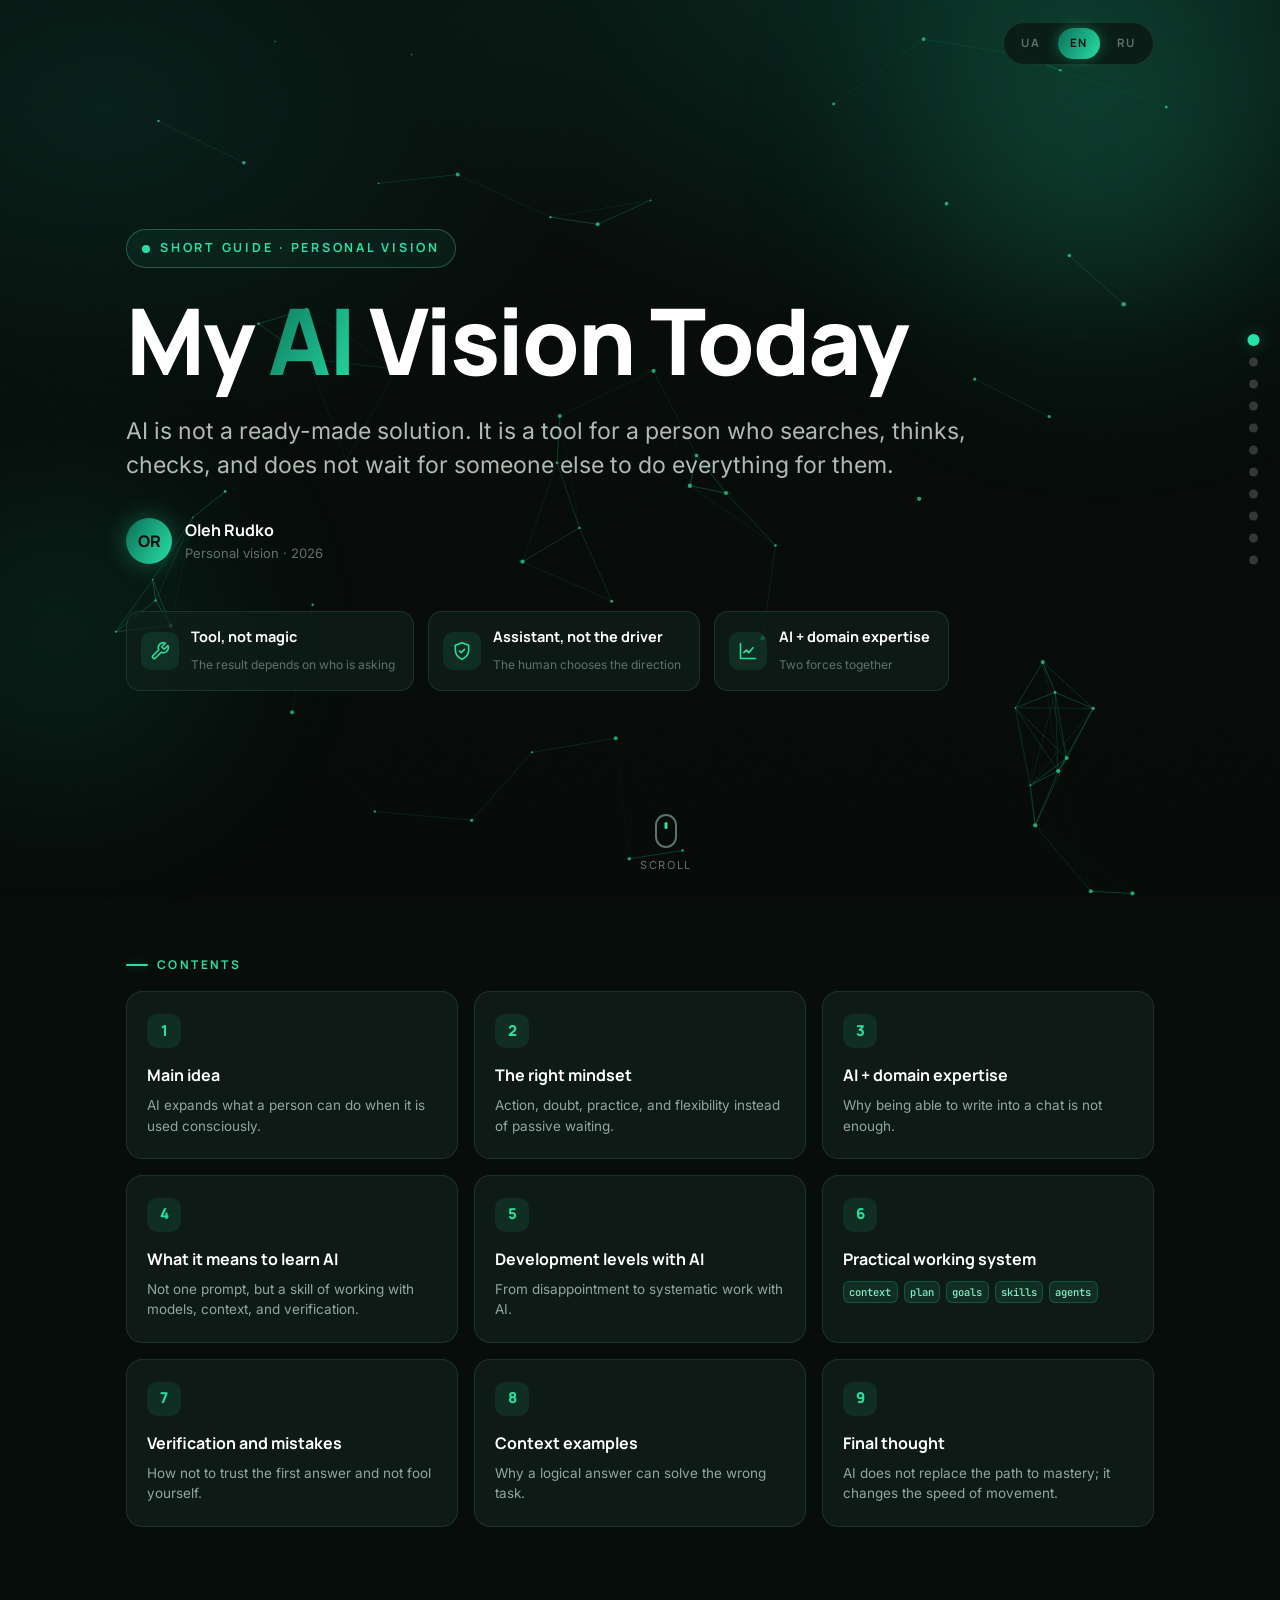
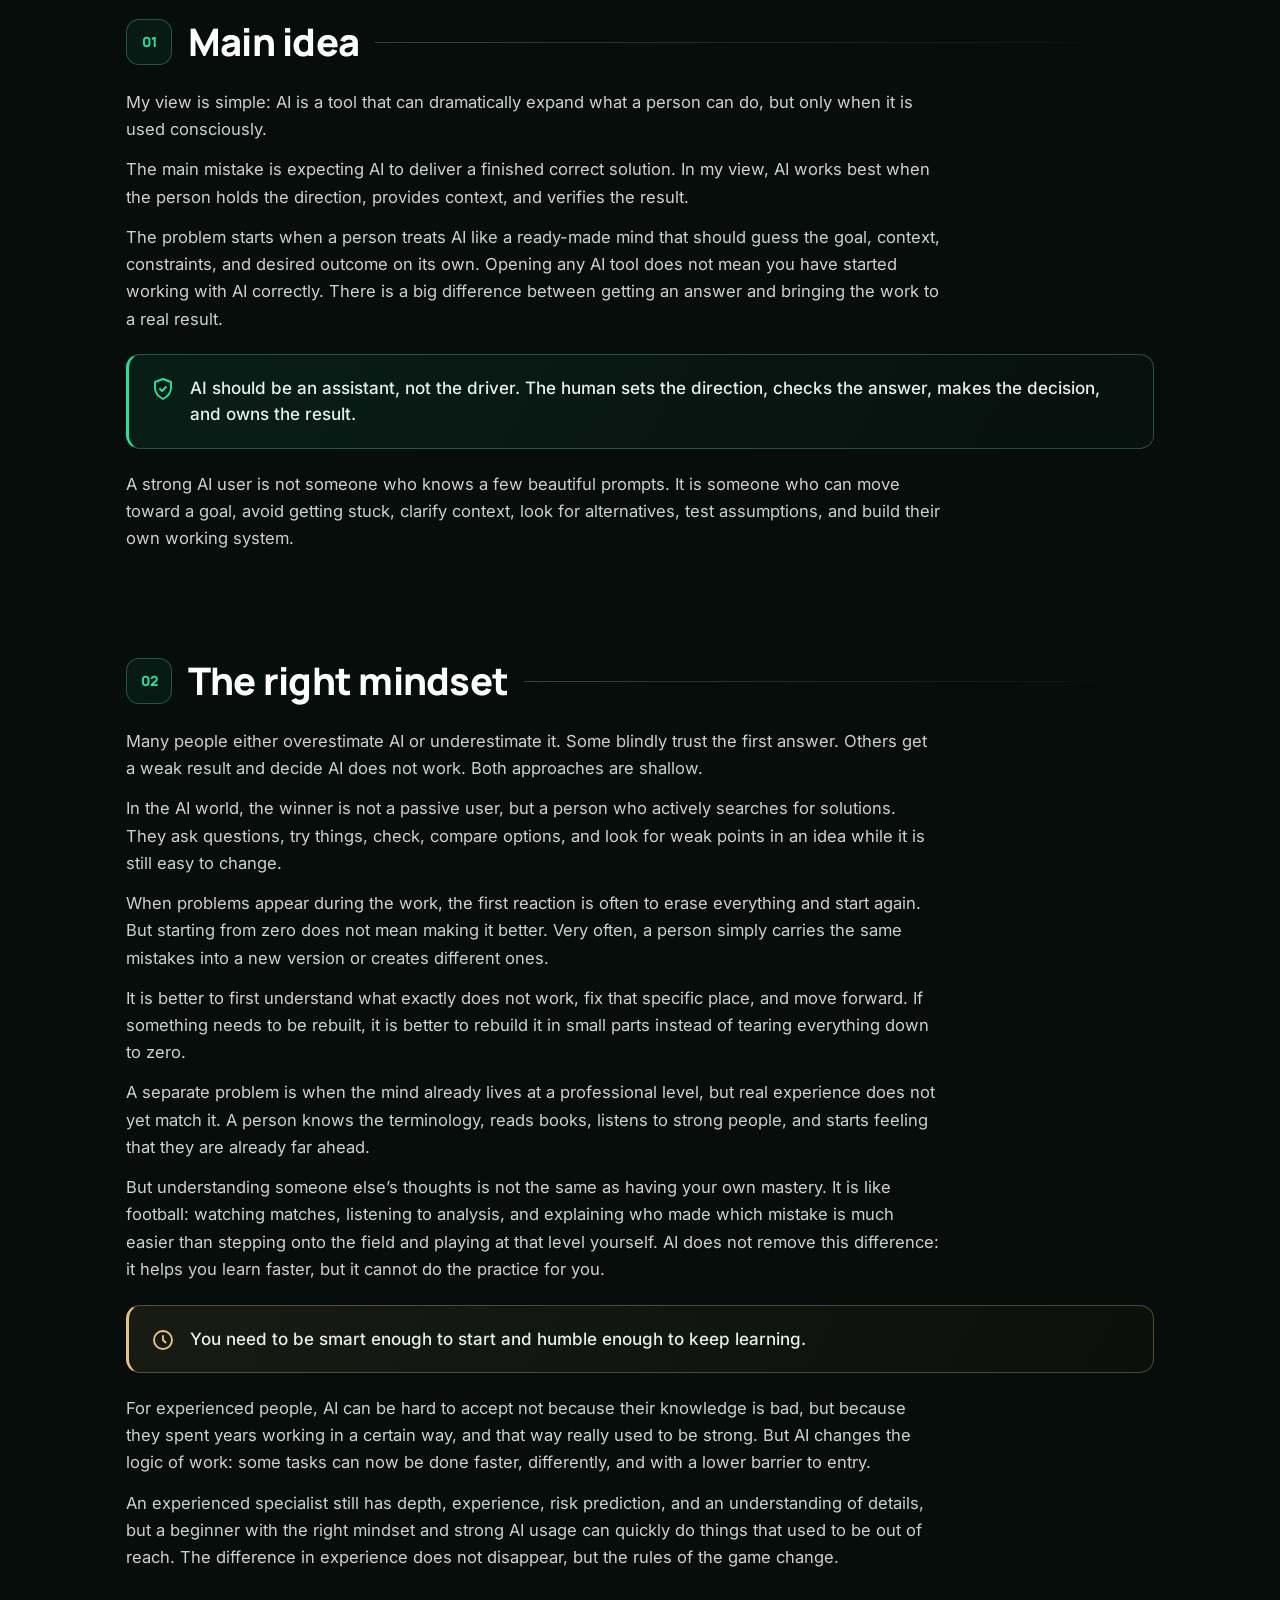
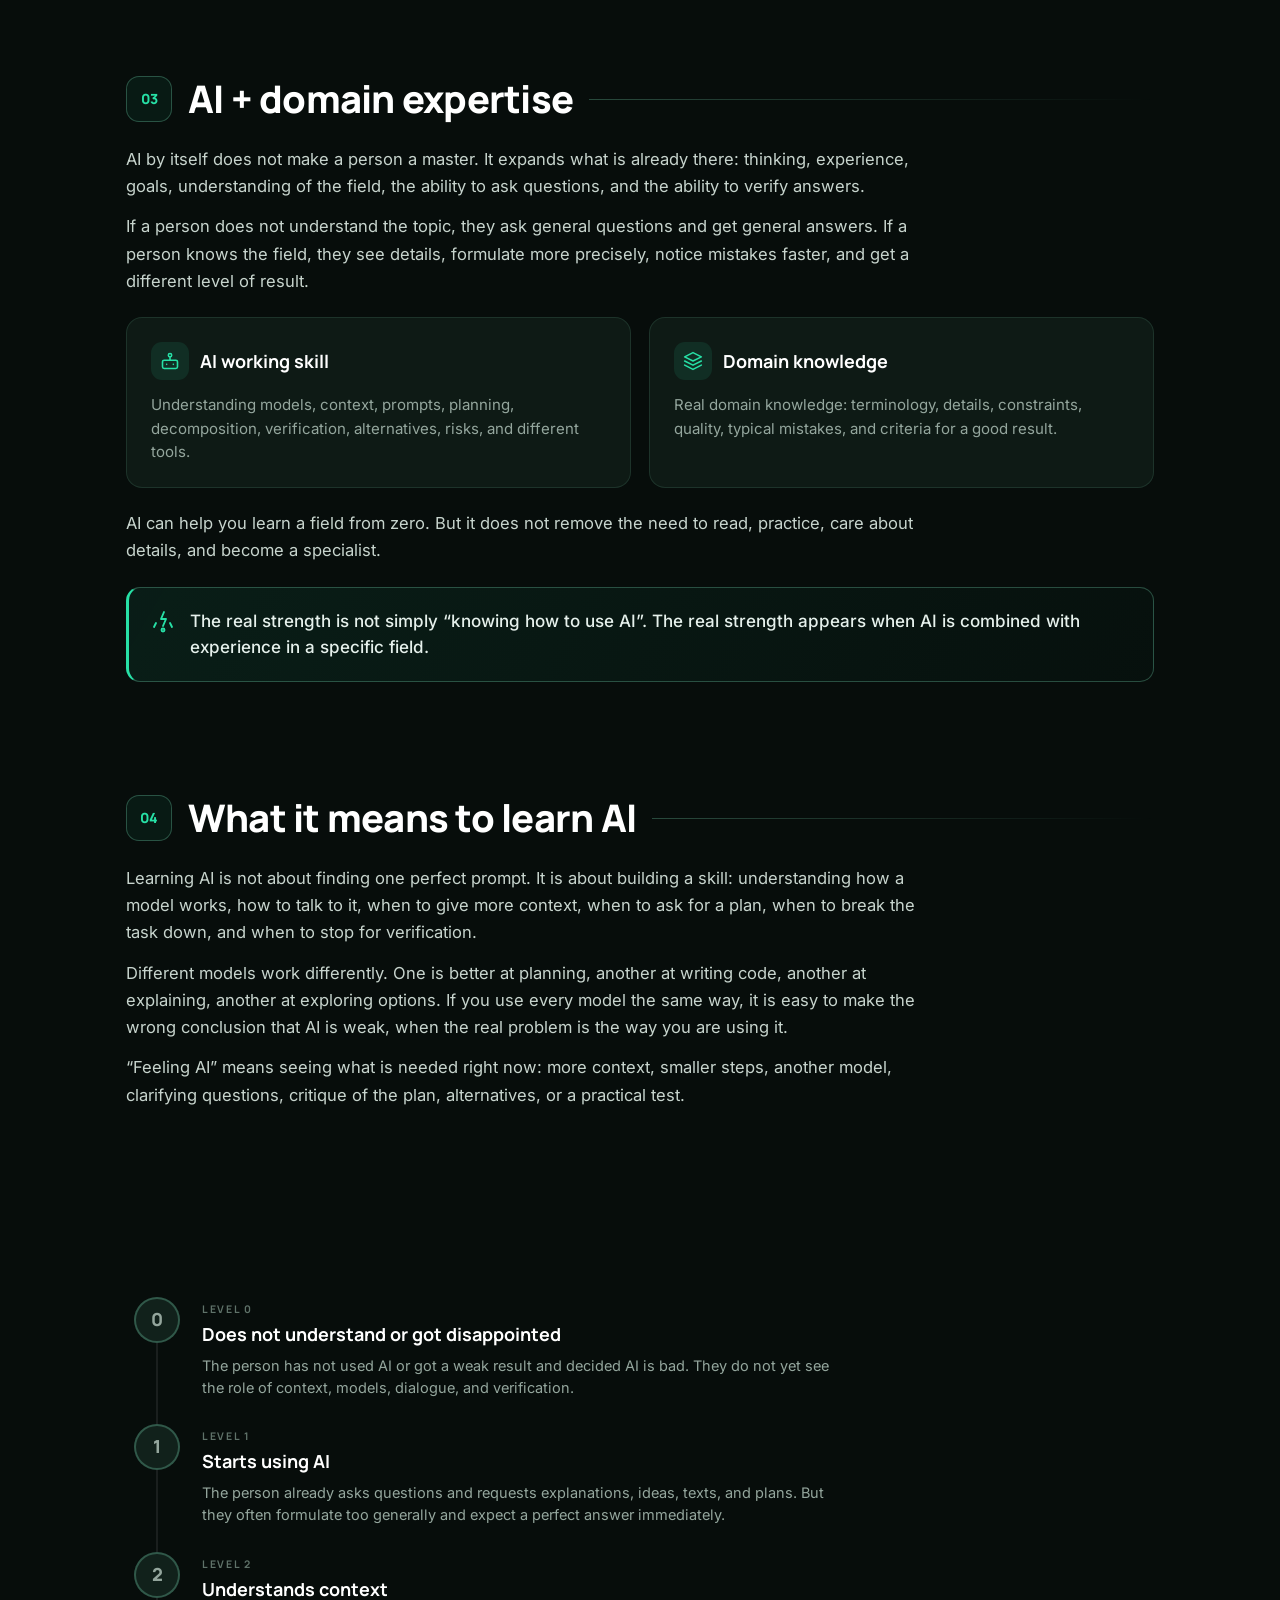
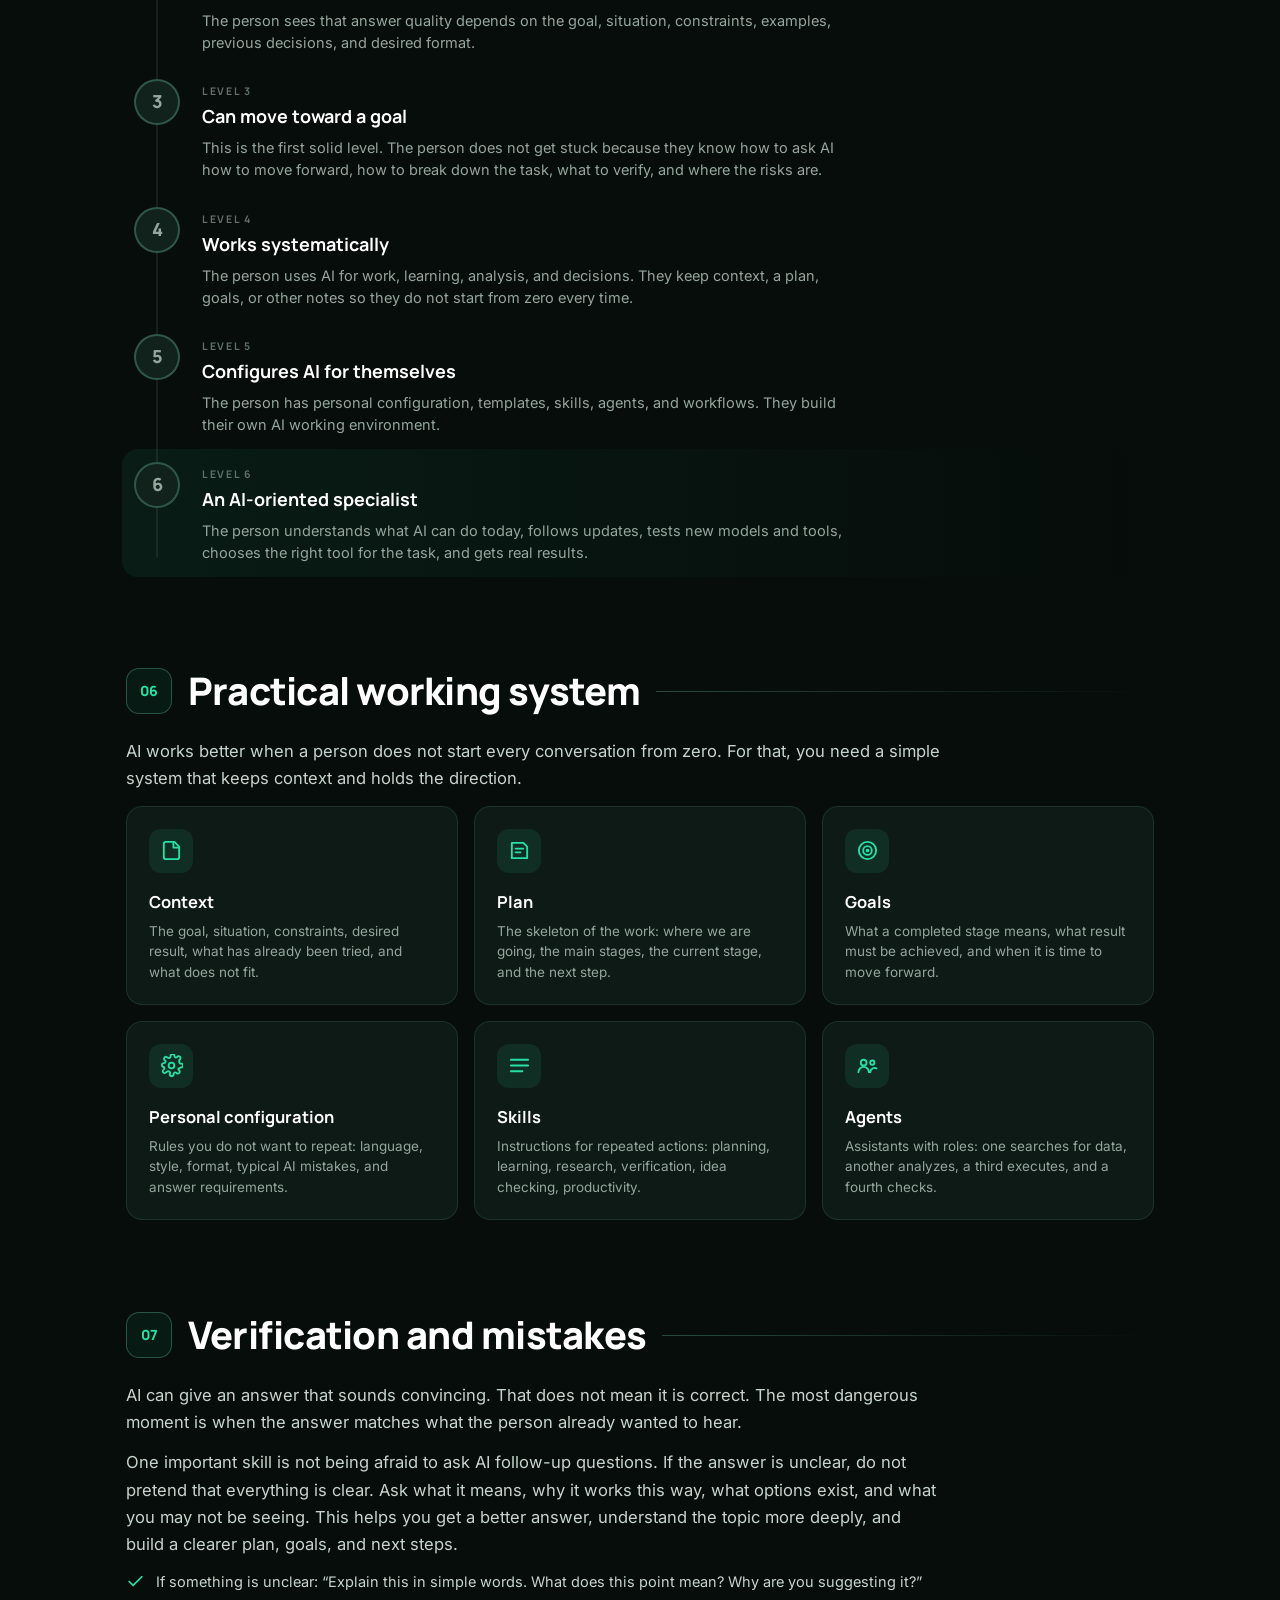
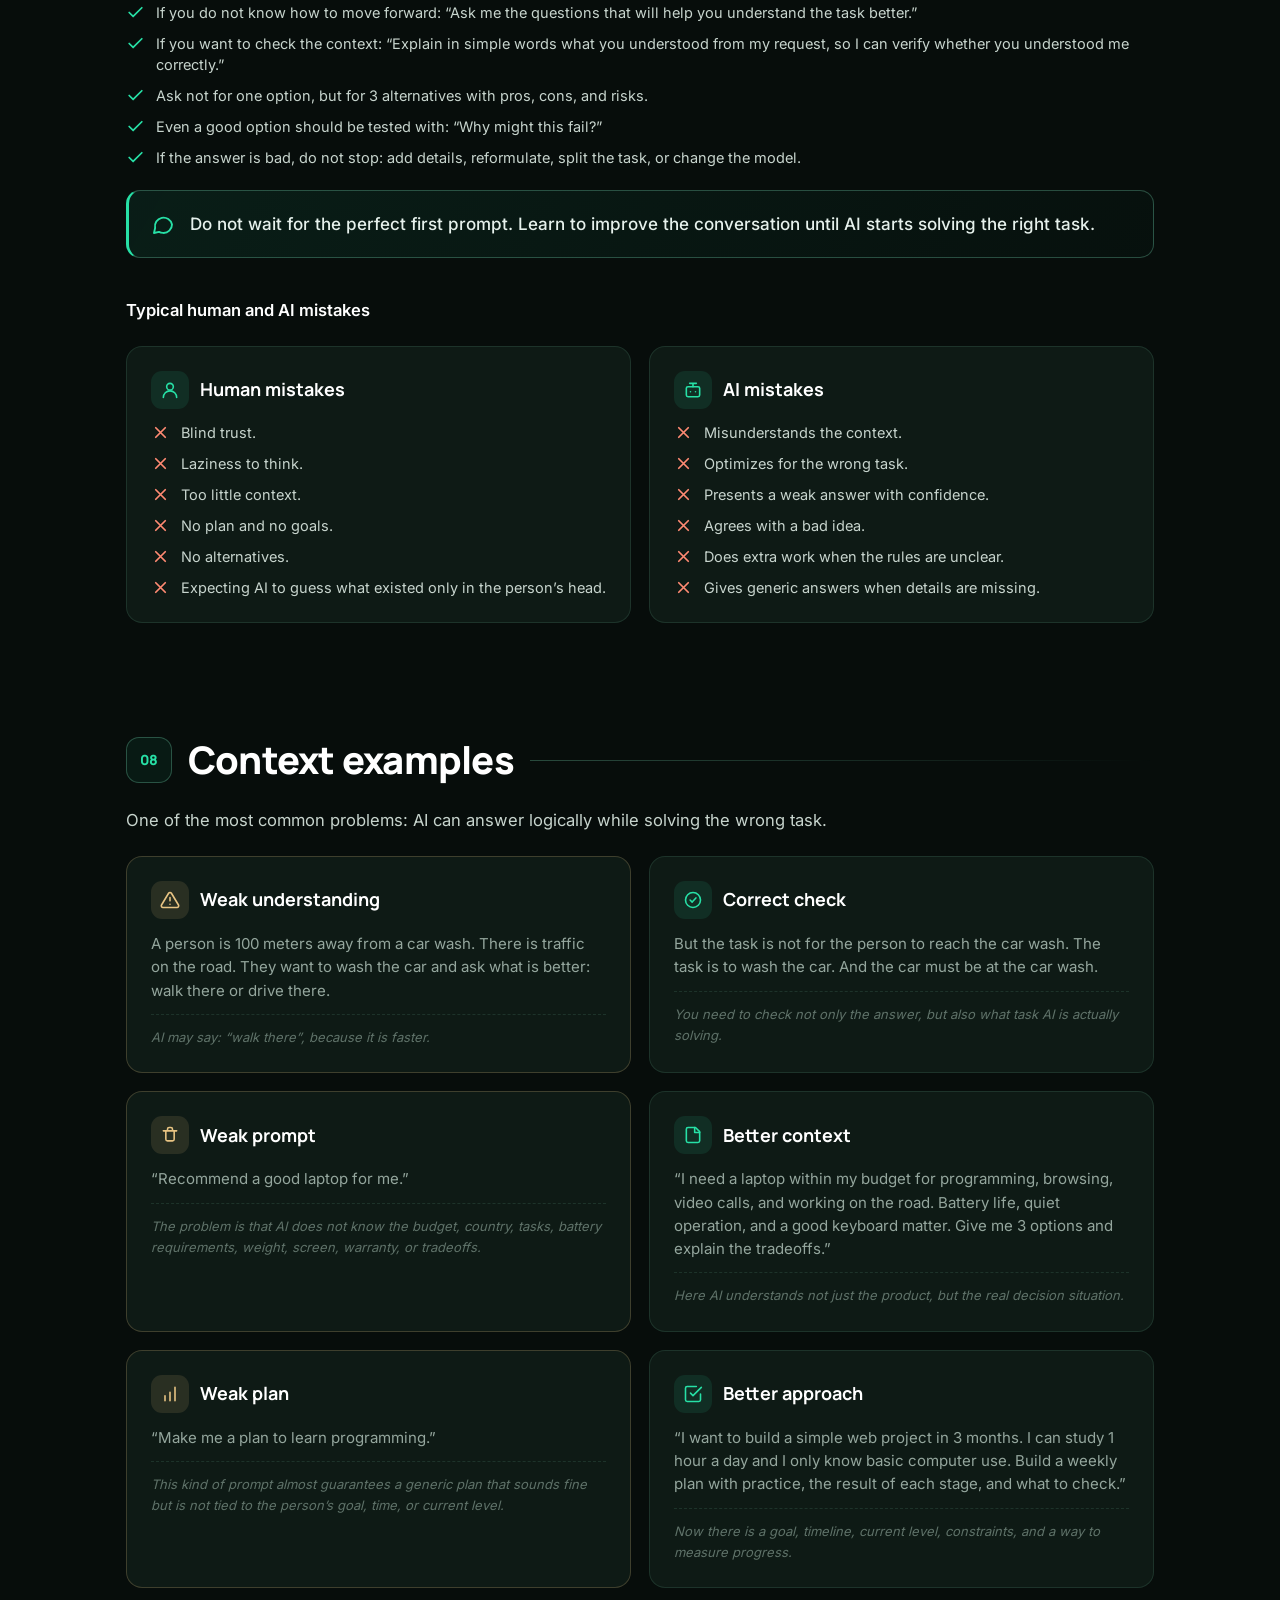
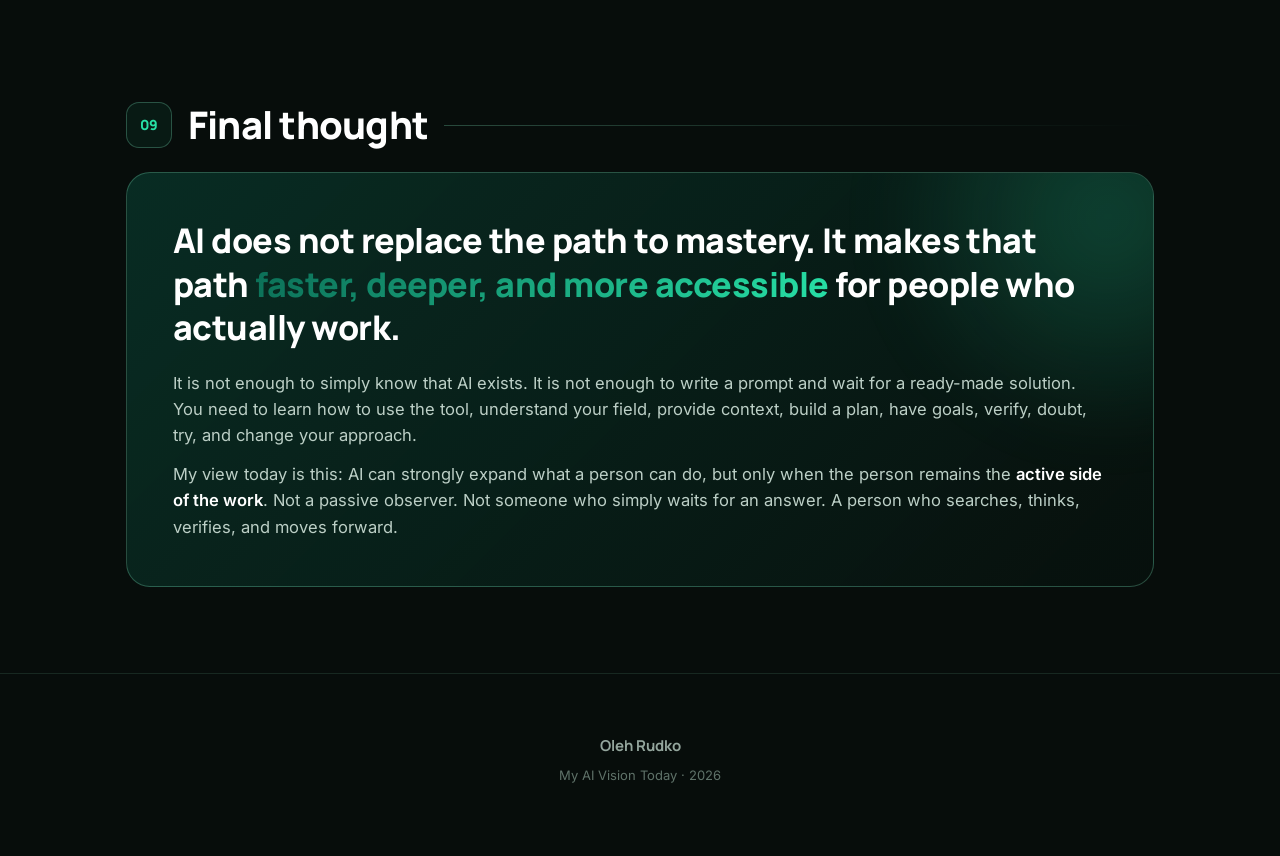
==== ai-en.html @ 50240b03 "Add multilingual guide updates" ====
<!DOCTYPE html>
<html lang="en">
<head>
<meta charset="UTF-8">
<meta name="viewport" content="width=device-width, initial-scale=1">
<title>My AI Vision Today — Oleh Rudko</title>
<link rel="icon" href="data:image/svg+xml,%3Csvg xmlns='http://www.w3.org/2000/svg' viewBox='0 0 32 32'%3E%3Crect width='32' height='32' rx='8' fill='%23070d0b'/%3E%3Ccircle cx='16' cy='16' r='7' fill='none' stroke='%2327e0a6' stroke-width='2.5'/%3E%3Ccircle cx='16' cy='16' r='2.5' fill='%2327e0a6'/%3E%3C/svg%3E">
<meta name="description" content="AI is a tool for people who search, think, and verify. A personal guide: the right mindset, context, development levels, a practical working system, and verification of the result.">
<meta name="author" content="Oleh Rudko">
<meta name="theme-color" content="#070d0b">
<link rel="canonical" href="https://oleh-rudko.github.io/ai-vision/ai-en.html">
<link rel="alternate" hreflang="uk" href="https://oleh-rudko.github.io/ai-vision/ai-ua.html">
<link rel="alternate" hreflang="en" href="https://oleh-rudko.github.io/ai-vision/ai-en.html">
<link rel="alternate" hreflang="ru" href="https://oleh-rudko.github.io/ai-vision/ai-ru.html">
<link rel="alternate" hreflang="x-default" href="https://oleh-rudko.github.io/ai-vision/">
<meta property="og:type" content="article">
<meta property="og:site_name" content="AI Vision Today">
<meta property="og:title" content="My AI Vision Today — Oleh Rudko">
<meta property="og:description" content="AI is a tool for people who search, think, and verify. A personal guide: the right mindset, context, development levels, a practical working system, and verification of the result.">
<meta property="og:url" content="https://oleh-rudko.github.io/ai-vision/ai-en.html">
<meta property="og:locale" content="en_US">
<meta property="og:locale:alternate" content="uk_UA">
<meta property="og:locale:alternate" content="ru_RU">
<meta property="og:image" content="https://oleh-rudko.github.io/ai-vision/og-en.png">
<meta property="og:image:width" content="1200">
<meta property="og:image:height" content="630">
<meta property="og:image:alt" content="My AI Vision Today — a guide by Oleh Rudko on working with AI">
<meta name="twitter:card" content="summary_large_image">
<meta name="twitter:title" content="My AI Vision Today — Oleh Rudko">
<meta name="twitter:description" content="AI is a tool for people who search, think, and verify. A personal guide: the right mindset, context, development levels, a practical working system, and verification of the result.">
<meta name="twitter:image" content="https://oleh-rudko.github.io/ai-vision/og-en.png">
<style>
@font-face{font-family:'Manrope';font-style:normal;font-weight:500;font-display:swap;src:url([data-uri]) format('woff2');unicode-range:U+0000-00FF,U+0131,U+0152-0153,U+02BB-02BC,U+02C6,U+02DA,U+02DC,U+0304,U+0308,U+0329,U+2000-206F,U+2074,U+20AC,U+2122,U+2191,U+2193,U+2212,U+2215,U+FEFF,U+FFFD;}@font-face{font-family:'Manrope';font-style:normal;font-weight:500;font-display:swap;src:url([data-uri]) format('woff2');unicode-range:U+0301,U+0400-045F,U+0490-0491,U+04B0-04B1,U+2116;}@font-face{font-family:'Manrope';font-style:normal;font-weight:600;font-display:swap;src:url([data-uri]) format('woff2');unicode-range:U+0000-00FF,U+0131,U+0152-0153,U+02BB-02BC,U+02C6,U+02DA,U+02DC,U+0304,U+0308,U+0329,U+2000-206F,U+2074,U+20AC,U+2122,U+2191,U+2193,U+2212,U+2215,U+FEFF,U+FFFD;}@font-face{font-family:'Manrope';font-style:normal;font-weight:600;font-display:swap;src:url([data-uri]) format('woff2');unicode-range:U+0301,U+0400-045F,U+0490-0491,U+04B0-04B1,U+2116;}@font-face{font-family:'Manrope';font-style:normal;font-weight:700;font-display:swap;src:url([data-uri]) format('woff2');unicode-range:U+0000-00FF,U+0131,U+0152-0153,U+02BB-02BC,U+02C6,U+02DA,U+02DC,U+0304,U+0308,U+0329,U+2000-206F,U+2074,U+20AC,U+2122,U+2191,U+2193,U+2212,U+2215,U+FEFF,U+FFFD;}@font-face{font-family:'Manrope';font-style:normal;font-weight:700;font-display:swap;src:url([data-uri]) format('woff2');unicode-range:U+0301,U+0400-045F,U+0490-0491,U+04B0-04B1,U+2116;}@font-face{font-family:'Manrope';font-style:normal;font-weight:800;font-display:swap;src:url([data-uri]) format('woff2');unicode-range:U+0000-00FF,U+0131,U+0152-0153,U+02BB-02BC,U+02C6,U+02DA,U+02DC,U+0304,U+0308,U+0329,U+2000-206F,U+2074,U+20AC,U+2122,U+2191,U+2193,U+2212,U+2215,U+FEFF,U+FFFD;}@font-face{font-family:'Manrope';font-style:normal;font-weight:800;font-display:swap;src:url([data-uri]) format('woff2');unicode-range:U+0301,U+0400-045F,U+0490-0491,U+04B0-04B1,U+2116;}@font-face{font-family:'Inter';font-style:normal;font-weight:400;font-display:swap;src:url([data-uri]) format('woff2');unicode-range:U+0000-00FF,U+0131,U+0152-0153,U+02BB-02BC,U+02C6,U+02DA,U+02DC,U+0304,U+0308,U+0329,U+2000-206F,U+2074,U+20AC,U+2122,U+2191,U+2193,U+2212,U+2215,U+FEFF,U+FFFD;}@font-face{font-family:'Inter';font-style:normal;font-weight:400;font-display:swap;src:url([data-uri]) format('woff2');unicode-range:U+0301,U+0400-045F,U+0490-0491,U+04B0-04B1,U+2116;}@font-face{font-family:'Inter';font-style:normal;font-weight:500;font-display:swap;src:url([data-uri]) format('woff2');unicode-range:U+0000-00FF,U+0131,U+0152-0153,U+02BB-02BC,U+02C6,U+02DA,U+02DC,U+0304,U+0308,U+0329,U+2000-206F,U+2074,U+20AC,U+2122,U+2191,U+2193,U+2212,U+2215,U+FEFF,U+FFFD;}@font-face{font-family:'Inter';font-style:normal;font-weight:500;font-display:swap;src:url([data-uri]) format('woff2');unicode-range:U+0301,U+0400-045F,U+0490-0491,U+04B0-04B1,U+2116;}@font-face{font-family:'Inter';font-style:normal;font-weight:600;font-display:swap;src:url([data-uri]) format('woff2');unicode-range:U+0000-00FF,U+0131,U+0152-0153,U+02BB-02BC,U+02C6,U+02DA,U+02DC,U+0304,U+0308,U+0329,U+2000-206F,U+2074,U+20AC,U+2122,U+2191,U+2193,U+2212,U+2215,U+FEFF,U+FFFD;}@font-face{font-family:'Inter';font-style:normal;font-weight:600;font-display:swap;src:url([data-uri]) format('woff2');unicode-range:U+0301,U+0400-045F,U+0490-0491,U+04B0-04B1,U+2116;}@font-face{font-family:'Inter';font-style:normal;font-weight:700;font-display:swap;src:url([data-uri]) format('woff2');unicode-range:U+0000-00FF,U+0131,U+0152-0153,U+02BB-02BC,U+02C6,U+02DA,U+02DC,U+0304,U+0308,U+0329,U+2000-206F,U+2074,U+20AC,U+2122,U+2191,U+2193,U+2212,U+2215,U+FEFF,U+FFFD;}@font-face{font-family:'Inter';font-style:normal;font-weight:700;font-display:swap;src:url([data-uri]) format('woff2');unicode-range:U+0301,U+0400-045F,U+0490-0491,U+04B0-04B1,U+2116;}@font-face{font-family:'JetBrains Mono';font-style:normal;font-weight:500;font-display:swap;src:url([data-uri]) format('woff2');unicode-range:U+0000-00FF,U+0131,U+0152-0153,U+02BB-02BC,U+02C6,U+02DA,U+02DC,U+0304,U+0308,U+0329,U+2000-206F,U+2074,U+20AC,U+2122,U+2191,U+2193,U+2212,U+2215,U+FEFF,U+FFFD;}@font-face{font-family:'JetBrains Mono';font-style:normal;font-weight:500;font-display:swap;src:url([data-uri]) format('woff2');unicode-range:U+0301,U+0400-045F,U+0490-0491,U+04B0-04B1,U+2116;}@font-face{font-family:'JetBrains Mono';font-style:normal;font-weight:700;font-display:swap;src:url([data-uri]) format('woff2');unicode-range:U+0000-00FF,U+0131,U+0152-0153,U+02BB-02BC,U+02C6,U+02DA,U+02DC,U+0304,U+0308,U+0329,U+2000-206F,U+2074,U+20AC,U+2122,U+2191,U+2193,U+2212,U+2215,U+FEFF,U+FFFD;}@font-face{font-family:'JetBrains Mono';font-style:normal;font-weight:700;font-display:swap;src:url([data-uri]) format('woff2');unicode-range:U+0301,U+0400-045F,U+0490-0491,U+04B0-04B1,U+2116;}
:root{
  --bg:#070d0b; --bg2:#0a1410; --surface:#0e1a15; --surface2:#11211b;
  --border:rgba(120,205,172,.14); --border-2:rgba(120,215,178,.30);
  --text:#e8f1ec; --muted:#94a69d; --faint:#5f7269;
  --em:#27e0a6; --em-2:#12b487; --em-deep:#0c6f57; --em-ink:#063d2f;
  --glow:rgba(39,224,166,.35); --gold:#e8c483; --rose:#ff8a73;
  --grad:linear-gradient(120deg,#0c6f57 0%,#27e0a6 100%);
  --mono:'JetBrains Mono',ui-monospace,monospace;
}
*{box-sizing:border-box;margin:0;padding:0}
html{scroll-behavior:smooth}
body{font-family:'Inter',sans-serif;background:var(--bg);color:var(--text);
  font-size:17px;line-height:1.65;font-weight:400;overflow-x:hidden;
  -webkit-font-smoothing:antialiased;text-rendering:optimizeLegibility;}
h1,h2,h3,h4,.disp{font-family:'Manrope','Inter',sans-serif;}
p{color:#c7d4cd;}
strong{color:#fff;font-weight:600;}
::selection{background:rgba(39,224,166,.28);color:#fff;}

/* ---------- animated background ---------- */
.bg-fx{position:fixed;inset:0;z-index:-2;background:
  radial-gradient(1100px 700px at 78% -8%, rgba(18,180,135,.20), transparent 60%),
  radial-gradient(900px 600px at 8% 12%, rgba(12,111,87,.20), transparent 55%),
  linear-gradient(180deg,#070d0b 0%,#060b09 100%);}
.blob{position:fixed;z-index:-1;border-radius:50%;filter:blur(90px);opacity:.5;pointer-events:none;
  background:radial-gradient(circle,rgba(39,224,166,.5),transparent 70%);will-change:transform;}
.blob.b1{width:520px;height:520px;top:-120px;right:-80px;animation:drift1 22s ease-in-out infinite;}
.blob.b2{width:440px;height:440px;top:46%;left:-160px;opacity:.32;animation:drift2 28s ease-in-out infinite;}
.grain{position:fixed;inset:0;z-index:-1;opacity:.035;pointer-events:none;mix-blend-mode:overlay;
  background-image:url("data:image/svg+xml,%3Csvg xmlns='http://www.w3.org/2000/svg' width='160' height='160'%3E%3Cfilter id='n'%3E%3CfeTurbulence type='fractalNoise' baseFrequency='0.85' numOctaves='2'/%3E%3C/filter%3E%3Crect width='100%25' height='100%25' filter='url(%23n)'/%3E%3C/svg%3E");}
@keyframes drift1{0%,100%{transform:translate(0,0) scale(1)}50%{transform:translate(-60px,40px) scale(1.12)}}
@keyframes drift2{0%,100%{transform:translate(0,0) scale(1)}50%{transform:translate(70px,-30px) scale(1.1)}}

/* ---------- scroll progress ---------- */
.progress{position:fixed;top:0;left:0;height:3px;width:0;z-index:60;background:var(--grad);
  box-shadow:0 0 16px var(--glow);transition:width .1s linear;}

/* ---------- dot nav ---------- */
.dots{position:fixed;right:22px;top:50%;transform:translateY(-50%);z-index:55;
  display:flex;flex-direction:column;gap:13px;}
.dots a{width:9px;height:9px;border-radius:50%;background:rgba(255,255,255,.18);
  transition:all .35s cubic-bezier(.2,.8,.2,1);position:relative;}
.dots a:hover{background:var(--em);transform:scale(1.3);}
.dots a.active{background:var(--em);box-shadow:0 0 12px var(--glow);transform:scale(1.35);}
.dots a span{position:absolute;right:18px;top:50%;transform:translateY(-50%) translateX(6px);
  white-space:nowrap;font-size:11px;font-weight:600;color:var(--muted);opacity:0;pointer-events:none;
  transition:.3s;background:rgba(8,16,13,.9);padding:3px 9px;border-radius:6px;border:1px solid var(--border);}
.dots a:hover span{opacity:1;transform:translateY(-50%) translateX(0);}
@media(max-width:1180px){.dots{display:none}}

/* ---------- layout ---------- */
.wrap{max-width:1080px;margin:0 auto;padding:0 26px;}
.sec{padding:46px 0;position:relative;}
.eyebrow{display:inline-flex;align-items:center;gap:9px;font-family:'Manrope';font-weight:700;
  font-size:12px;letter-spacing:.2em;text-transform:uppercase;color:var(--em);margin-bottom:16px;}
.eyebrow::before{content:"";width:22px;height:2px;background:var(--em);border-radius:2px;box-shadow:0 0 10px var(--glow);}

/* ---------- HERO ---------- */
.hero{position:relative;min-height:100vh;display:flex;flex-direction:column;justify-content:center;
  padding:80px 26px 60px;max-width:1080px;margin:0 auto;}
#net{position:absolute;inset:0;width:100%;height:100%;z-index:-1;}
.hero-eyebrow{display:inline-flex;align-items:center;gap:10px;align-self:flex-start;
  font-family:'Manrope';font-weight:700;font-size:12.5px;letter-spacing:.22em;text-transform:uppercase;
  color:var(--em);margin-bottom:26px;padding:8px 15px;border:1px solid var(--border-2);border-radius:999px;
  background:rgba(39,224,166,.06);backdrop-filter:blur(4px);}
.hero-eyebrow .pulse{width:8px;height:8px;border-radius:50%;background:var(--em);box-shadow:0 0 0 0 var(--glow);animation:pulse 2.4s infinite;}
@keyframes pulse{0%{box-shadow:0 0 0 0 rgba(39,224,166,.6)}70%{box-shadow:0 0 0 12px rgba(39,224,166,0)}100%{box-shadow:0 0 0 0 rgba(39,224,166,0)}}
h1.title{font-size:clamp(44px,8vw,92px);line-height:1.02;font-weight:800;letter-spacing:-.025em;
  color:#fff;max-width:14ch;margin-bottom:26px;}
h1.title .w{display:inline-block;}
h1.title .grad{background:var(--grad);-webkit-background-clip:text;background-clip:text;color:transparent;}
.lead{font-size:clamp(18px,2.4vw,23px);line-height:1.5;color:#aebcb4;max-width:60ch;font-weight:400;margin-bottom:34px;}
.lead .tok{font-size:.86em;}
.hero-author{display:flex;align-items:center;gap:13px;margin-bottom:46px;}
.av{width:46px;height:46px;border-radius:50%;background:var(--grad);display:flex;align-items:center;
  justify-content:center;font-family:'Manrope';font-weight:800;font-size:16px;color:#04130d;
  box-shadow:0 0 24px var(--glow);}
.hero-author .nm{font-family:'Manrope';font-weight:700;color:#fff;font-size:16px;}
.hero-author .rl{color:var(--faint);font-size:13px;}
.hero-chips{display:flex;flex-wrap:wrap;gap:14px;}
.hchip{display:flex;align-items:center;gap:12px;padding:13px 18px 13px 14px;border-radius:14px;
  background:rgba(16,32,26,.7);border:1px solid var(--border);backdrop-filter:blur(8px);
  transition:transform .4s cubic-bezier(.2,.8,.2,1),border-color .4s,box-shadow .4s;}
.hchip:hover{transform:translateY(-4px);border-color:var(--border-2);box-shadow:0 18px 40px rgba(0,0,0,.4),0 0 24px rgba(39,224,166,.12);}
.hchip .hi{width:38px;height:38px;border-radius:10px;background:rgba(39,224,166,.1);display:flex;
  align-items:center;justify-content:center;color:var(--em);flex-shrink:0;}
.hchip .hi svg{width:20px;height:20px;}
.hchip b{font-family:'Manrope';font-weight:700;font-size:14.5px;color:#fff;display:block;}
.hchip span{font-size:12px;color:var(--faint);}
.scrollcue{position:absolute;bottom:26px;left:50%;transform:translateX(-50%);display:flex;flex-direction:column;
  align-items:center;gap:8px;color:var(--faint);font-size:11px;letter-spacing:.15em;text-transform:uppercase;}
.scrollcue .mouse{width:22px;height:34px;border:2px solid var(--faint);border-radius:12px;position:relative;}
.scrollcue .mouse::after{content:"";position:absolute;top:6px;left:50%;transform:translateX(-50%);
  width:3px;height:7px;border-radius:2px;background:var(--em);animation:wheel 1.6s infinite;}
@keyframes wheel{0%{opacity:0;transform:translate(-50%,0)}30%{opacity:1}100%{opacity:0;transform:translate(-50%,12px)}}

/* ---------- language switch ---------- */
.langbar{position:absolute;top:22px;right:26px;z-index:50;display:flex;gap:5px;padding:5px;
  border:1px solid var(--border);border-radius:999px;background:rgba(10,20,16,.72);backdrop-filter:blur(8px);}
.langbar a{font-family:'Manrope';font-weight:700;font-size:11.5px;letter-spacing:.14em;text-transform:uppercase;
  color:var(--faint);text-decoration:none;padding:6px 12px;border-radius:999px;transition:color .3s,background .3s;}
.langbar a:hover{color:var(--text);background:rgba(39,224,166,.10);}
.langbar a[aria-current="page"]{color:#04130d;background:var(--grad);box-shadow:0 0 14px var(--glow);}
@media(max-width:560px){.langbar{top:14px;right:14px;padding:4px;gap:3px}.langbar a{padding:5px 9px;font-size:10.5px;letter-spacing:.1em}}

/* ---------- utility spacing ---------- */
.checklist{margin:20px 0;}
.subhead{margin-top:38px;}

/* ---------- tokens ---------- */
.tok{font-family:var(--mono);font-size:.82em;font-weight:500;background:rgba(39,224,166,.10);
  color:#82f0cc;padding:.14em .5em;border-radius:6px;border:1px solid rgba(39,224,166,.22);
  white-space:nowrap;transition:background .25s,box-shadow .25s;}
.tok:hover{background:rgba(39,224,166,.2);box-shadow:0 0 14px rgba(39,224,166,.25);}

/* ---------- section heading ---------- */
.shead{display:flex;align-items:center;gap:16px;margin-bottom:24px;}
.snum{font-family:'Manrope';font-weight:800;font-size:14px;color:var(--em);
  width:46px;height:46px;border-radius:13px;display:flex;align-items:center;justify-content:center;
  border:1px solid var(--border-2);background:rgba(39,224,166,.06);flex-shrink:0;position:relative;}
.snum::after{content:"";position:absolute;inset:-1px;border-radius:13px;
  background:var(--grad);opacity:0;transition:opacity .4s;z-index:-1;filter:blur(8px);}
.sec:hover .snum::after{opacity:.5;}
.shead h2{font-size:clamp(26px,3.6vw,38px);font-weight:800;letter-spacing:-.02em;color:#fff;line-height:1.08;}
.shead .line{flex:1;height:1px;background:linear-gradient(90deg,var(--border-2),transparent);}
.prose{max-width:74ch;}
.prose p{margin-bottom:13px;font-size:16.5px;}

/* ---------- TOC ---------- */
.toc{display:grid;grid-template-columns:repeat(3,1fr);gap:16px;}
.tcard{background:var(--surface);border:1px solid var(--border);border-radius:16px;padding:22px 20px;
  position:relative;overflow:hidden;cursor:pointer;text-decoration:none;display:block;
  transition:transform .45s cubic-bezier(.2,.8,.2,1),border-color .45s,background .45s;}
.tcard::before{content:"";position:absolute;top:0;left:0;right:0;height:2px;background:var(--grad);
  transform:scaleX(0);transform-origin:left;transition:transform .5s cubic-bezier(.2,.8,.2,1);}
.tcard:hover{transform:translateY(-6px);border-color:var(--border-2);background:var(--surface2);}
.tcard:hover::before{transform:scaleX(1);}
.tnum{font-family:'Manrope';font-weight:800;font-size:15px;color:var(--em);width:34px;height:34px;
  border-radius:10px;background:rgba(39,224,166,.1);display:flex;align-items:center;justify-content:center;margin-bottom:14px;}
.tcard h3{font-family:'Manrope';font-weight:700;font-size:16px;color:#fff;margin-bottom:7px;}
.tcard p{font-size:13.5px;color:var(--muted);line-height:1.5;}
.ttags{display:flex;flex-wrap:wrap;gap:6px;margin-top:9px;}
.ttags .tok{font-size:10.5px;}

/* ---------- callouts ---------- */
.callout{display:flex;gap:15px;background:linear-gradient(120deg,rgba(39,224,166,.08),rgba(39,224,166,.02));
  border:1px solid var(--border-2);border-left:3px solid var(--em);border-radius:14px;padding:20px 22px;margin:22px 0;
  position:relative;overflow:hidden;}
.callout .ci{width:24px;height:24px;color:var(--em);flex-shrink:0;margin-top:2px;}
.callout p{font-size:17px;line-height:1.55;color:#e6f1ec;font-weight:500;margin:0;}
.callout.gold{background:linear-gradient(120deg,rgba(232,196,131,.08),rgba(232,196,131,.02));
  border-color:rgba(232,196,131,.3);border-left-color:var(--gold);}
.callout.gold .ci{color:var(--gold);}

/* ---------- duo panels ---------- */
.duo{display:grid;grid-template-columns:1fr 1fr;gap:18px;margin:22px 0;}
.panel{background:var(--surface);border:1px solid var(--border);border-radius:16px;padding:24px;
  transition:transform .4s cubic-bezier(.2,.8,.2,1),border-color .4s,box-shadow .4s;}
.panel:hover{transform:translateY(-4px);border-color:var(--border-2);box-shadow:0 20px 50px rgba(0,0,0,.35);}
.panel .phd{display:flex;align-items:center;gap:11px;margin-bottom:13px;}
.panel .phd .pi{width:38px;height:38px;border-radius:11px;background:rgba(39,224,166,.1);
  display:flex;align-items:center;justify-content:center;color:var(--em);flex-shrink:0;}
.panel .phd .pi svg{width:20px;height:20px;}
.panel .phd h4{font-family:'Manrope';font-weight:700;font-size:18px;color:#fff;}
.panel p{font-size:15px;line-height:1.55;color:var(--muted);}
.panel.gold .phd .pi{background:rgba(232,196,131,.12);color:var(--gold);}
.panel.gold{border-color:rgba(232,196,131,.22);}
.panel .pnote{margin-top:12px;padding-top:12px;border-top:1px dashed var(--border);font-size:13px;
  color:var(--faint);font-style:italic;}

/* ---------- levels ---------- */
.levels{position:relative;margin-top:8px;padding-left:8px;}
.levels .spine{position:absolute;left:30px;top:18px;bottom:18px;width:2px;background:rgba(255,255,255,.08);border-radius:2px;}
.levels .spine .fill{position:absolute;top:0;left:0;width:100%;height:0;background:var(--grad);
  box-shadow:0 0 14px var(--glow);border-radius:2px;transition:height .1s linear;}
.lvl{display:flex;gap:22px;align-items:flex-start;padding:13px 0;position:relative;}
.lvl .node{width:46px;height:46px;border-radius:50%;background:var(--surface2);border:2px solid var(--border-2);
  display:flex;align-items:center;justify-content:center;font-family:'Manrope';font-weight:800;font-size:18px;
  color:var(--muted);flex-shrink:0;z-index:2;transition:all .5s cubic-bezier(.2,.8,.2,1);position:relative;}
.lvl.lit .node{background:var(--grad);color:#04130d;border-color:transparent;box-shadow:0 0 22px var(--glow);transform:scale(1.06);}
.lvl .lbody{padding-top:4px;}
.lvl .lk{font-family:'Manrope';font-size:10.5px;font-weight:700;letter-spacing:.16em;text-transform:uppercase;color:var(--faint);}
.lvl h4{font-family:'Manrope';font-weight:700;font-size:18px;color:#fff;margin:2px 0 5px;}
.lvl p{font-size:14.5px;color:var(--muted);line-height:1.5;max-width:72ch;}
.lvl.cap{background:linear-gradient(90deg,rgba(39,224,166,.07),transparent);border-radius:16px;
  margin-left:-12px;padding-left:12px;}

/* ---------- system grid ---------- */
.grid3{display:grid;grid-template-columns:repeat(3,1fr);gap:16px;margin-top:8px;}
.scard{background:var(--surface);border:1px solid var(--border);border-radius:16px;padding:22px;
  transition:transform .4s cubic-bezier(.2,.8,.2,1),border-color .4s,box-shadow .4s;}
.scard:hover{transform:translateY(-5px);border-color:var(--border-2);box-shadow:0 18px 44px rgba(0,0,0,.35);}
.scard .si{width:44px;height:44px;border-radius:12px;background:rgba(39,224,166,.1);display:flex;
  align-items:center;justify-content:center;color:var(--em);margin-bottom:15px;}
.scard .si svg{width:23px;height:23px;}
.scard h4{font-family:'Manrope';font-weight:700;font-size:16.5px;color:#fff;margin-bottom:6px;}
.scard p{font-size:13.5px;color:var(--muted);line-height:1.5;}

/* ---------- mistakes ---------- */
.xlist{list-style:none;display:flex;flex-direction:column;gap:10px;margin-top:4px;}
.xlist li{display:flex;gap:11px;font-size:14.5px;color:#c7d4cd;line-height:1.45;}
.xlist li .xi{width:19px;height:19px;flex-shrink:0;margin-top:1px;color:var(--rose);}
.checklist li .xi{color:var(--em);}

/* ---------- final ---------- */
.final{background:linear-gradient(135deg,rgba(12,111,87,.32),rgba(8,18,14,.6));
  border:1px solid var(--border-2);border-radius:24px;padding:46px;position:relative;overflow:hidden;}
.final::before{content:"";position:absolute;top:-50%;right:-20%;width:500px;height:500px;
  background:radial-gradient(circle,rgba(39,224,166,.22),transparent 65%);filter:blur(30px);}
.final .pq{font-family:'Manrope';font-weight:800;font-size:clamp(24px,3.4vw,34px);line-height:1.28;
  color:#fff;letter-spacing:-.015em;margin-bottom:20px;position:relative;}
.final .pq .grad{background:var(--grad);-webkit-background-clip:text;background-clip:text;color:transparent;}
.final p{font-size:16.5px;line-height:1.6;color:#bccfc6;position:relative;}
.final p+p{margin-top:12px;}

/* ---------- footer ---------- */
footer{text-align:center;padding:60px 26px 70px;color:var(--faint);font-size:13px;border-top:1px solid var(--border);margin-top:40px;}
footer .fname{font-family:'Manrope';font-weight:700;color:var(--muted);font-size:15px;margin-bottom:6px;}

/* ---------- reveal (progressive enhancement) ---------- */
.js .reveal{opacity:0;transform:translateY(34px);transition:opacity .9s cubic-bezier(.2,.8,.2,1),transform .9s cubic-bezier(.2,.8,.2,1);will-change:opacity,transform;}
.js .reveal.in{opacity:1;transform:none;}
.js .stagger>*{opacity:0;transform:translateY(28px);transition:opacity .8s cubic-bezier(.2,.8,.2,1),transform .8s cubic-bezier(.2,.8,.2,1);}
.js .stagger.in>*{opacity:1;transform:none;}
.js .stagger.in>*:nth-child(1){transition-delay:.05s}.js .stagger.in>*:nth-child(2){transition-delay:.12s}
.js .stagger.in>*:nth-child(3){transition-delay:.19s}.js .stagger.in>*:nth-child(4){transition-delay:.26s}
.js .stagger.in>*:nth-child(5){transition-delay:.33s}.js .stagger.in>*:nth-child(6){transition-delay:.40s}

/* hero intro (plays on load) */
.js .hero .anim{opacity:0;transform:translateY(30px);animation:heroIn .95s cubic-bezier(.2,.8,.2,1) forwards;}
@keyframes heroIn{to{opacity:1;transform:none}}
.js .hero .d1{animation-delay:.15s}.js .hero .d2{animation-delay:.32s}.js .hero .d3{animation-delay:.5s}
.js .hero .d4{animation-delay:.68s}.js .hero .d5{animation-delay:.84s}.js .hero .d6{animation-delay:1s}

/* ---------- responsive ---------- */
@media(max-width:860px){
  .toc,.grid3{grid-template-columns:1fr 1fr;}
  .duo{grid-template-columns:1fr;}
}
@media(max-width:560px){
  body{font-size:16px}
  .toc,.grid3{grid-template-columns:1fr;}
  .final{padding:28px 22px;}
  .lvl{gap:15px;}
}
@media(prefers-reduced-motion:reduce){
  *{animation-duration:.001ms!important;animation-iteration-count:1!important;transition-duration:.001ms!important;scroll-behavior:auto!important;}
  .js .reveal,.js .stagger>*,.js .hero .anim{opacity:1!important;transform:none!important;}
}
</style>
</head>
<body>
<div class="bg-fx"></div><div class="blob b1"></div><div class="blob b2"></div><div class="grain"></div>
<div class="progress" id="prog"></div>

<nav class="dots" id="dots" aria-label="Section navigation">
  <a href="#hero" data-label="Start"></a>
  <a href="#toc" data-label="Contents"></a>
  <a href="#s1" data-label="Main idea"></a>
  <a href="#s2" data-label="Mindset"></a>
  <a href="#s3" data-label="Expertise"></a>
  <a href="#s4" data-label="Learn AI"></a>
  <a href="#s5" data-label="Levels"></a>
  <a href="#s6" data-label="System"></a>
  <a href="#s7" data-label="Verification"></a>
  <a href="#s8" data-label="Examples"></a>
  <a href="#s9" data-label="Final"></a>
</nav>

<!-- ===================== HERO ===================== -->
<header class="hero" id="hero">
  <canvas id="net" aria-hidden="true"></canvas>
  <nav class="langbar" aria-label="Page language">
    <a href="ai-ua.html" hreflang="uk">UA</a>
    <a href="ai-en.html" hreflang="en" aria-current="page">EN</a>
    <a href="ai-ru.html" hreflang="ru">RU</a>
  </nav>
  <div class="hero-eyebrow anim d1"><span class="pulse"></span>Short guide · Personal vision</div>
  <h1 class="title anim d2">My <span class="grad">AI</span> Vision Today</h1>
  <p class="lead anim d3">AI is not a ready-made solution. It is a tool for a person who searches, thinks, checks, and does not wait for someone else to do everything for them.</p>
  <div class="hero-author anim d4">
    <div class="av">OR</div>
    <div><div class="nm">Oleh Rudko</div><div class="rl">Personal vision · 2026</div></div>
  </div>
  <div class="hero-chips anim d5">
    <div class="hchip"><div class="hi"><svg aria-hidden="true" focusable="false" viewBox="0 0 24 24" fill="none" stroke="currentColor" stroke-width="1.9" stroke-linecap="round" stroke-linejoin="round"><path d="M14.7 6.3a1 1 0 0 0 0 1.4l1.6 1.6a1 1 0 0 0 1.4 0l3.77-3.77a6 6 0 0 1-7.94 7.94l-6.91 6.91a2.12 2.12 0 0 1-3-3l6.91-6.91a6 6 0 0 1 7.94-7.94l-3.76 3.76z"/></svg></div><div><b>Tool, not magic</b><span>The result depends on who is asking</span></div></div>
    <div class="hchip"><div class="hi"><svg aria-hidden="true" focusable="false" viewBox="0 0 24 24" fill="none" stroke="currentColor" stroke-width="1.9" stroke-linecap="round" stroke-linejoin="round"><path d="M12 2 4 5v6c0 5 3.4 8.5 8 11 4.6-2.5 8-6 8-11V5l-8-3z"/><path d="m9 12 2 2 4-4"/></svg></div><div><b>Assistant, not the driver</b><span>The human chooses the direction</span></div></div>
    <div class="hchip"><div class="hi"><svg aria-hidden="true" focusable="false" viewBox="0 0 24 24" fill="none" stroke="currentColor" stroke-width="1.9" stroke-linecap="round" stroke-linejoin="round"><path d="M3 3v18h18"/><path d="m7 14 3-3 3 3 5-6"/></svg></div><div><b>AI + domain expertise</b><span>Two forces together</span></div></div>
  </div>
  <div class="scrollcue anim d6"><div class="mouse"></div>Scroll</div>
</header>

<main class="wrap">

<!-- ===================== TOC ===================== -->
<section class="sec" id="toc">
  <div class="eyebrow reveal">Contents</div>
  <div class="toc stagger">
    <a class="tcard" href="#s1"><div class="tnum">1</div><h3>Main idea</h3><p>AI expands what a person can do when it is used consciously.</p></a>
    <a class="tcard" href="#s2"><div class="tnum">2</div><h3>The right mindset</h3><p>Action, doubt, practice, and flexibility instead of passive waiting.</p></a>
    <a class="tcard" href="#s3"><div class="tnum">3</div><h3>AI + domain expertise</h3><p>Why being able to write into a chat is not enough.</p></a>
    <a class="tcard" href="#s4"><div class="tnum">4</div><h3>What it means to learn AI</h3><p>Not one prompt, but a skill of working with models, context, and verification.</p></a>
    <a class="tcard" href="#s5"><div class="tnum">5</div><h3>Development levels with AI</h3><p>From disappointment to systematic work with AI.</p></a>
    <a class="tcard" href="#s6"><div class="tnum">6</div><h3>Practical working system</h3><div class="ttags"><span class="tok">context</span><span class="tok">plan</span><span class="tok">goals</span><span class="tok">skills</span><span class="tok">agents</span></div></a>
    <a class="tcard" href="#s7"><div class="tnum">7</div><h3>Verification and mistakes</h3><p>How not to trust the first answer and not fool yourself.</p></a>
    <a class="tcard" href="#s8"><div class="tnum">8</div><h3>Context examples</h3><p>Why a logical answer can solve the wrong task.</p></a>
    <a class="tcard" href="#s9"><div class="tnum">9</div><h3>Final thought</h3><p>AI does not replace the path to mastery; it changes the speed of movement.</p></a>
  </div>
</section>

<!-- ===================== 1 ===================== -->
<section class="sec" id="s1">
  <div class="shead reveal"><div class="snum">01</div><h2>Main idea</h2><div class="line"></div></div>
  <div class="prose reveal">
    <p>My view is simple: AI is a tool that can dramatically expand what a person can do, but only when it is used consciously.</p>
    <p>The main mistake is expecting AI to deliver a finished correct solution. In my view, AI works best when the person holds the direction, provides context, and verifies the result.</p>
    <p>The problem starts when a person treats AI like a ready-made mind that should guess the goal, context, constraints, and desired outcome on its own. Opening any AI tool does not mean you have started working with AI correctly. There is a big difference between getting an answer and bringing the work to a real result.</p>
  </div>
  <div class="callout reveal">
    <svg aria-hidden="true" focusable="false" class="ci" viewBox="0 0 24 24" fill="none" stroke="currentColor" stroke-width="1.9" stroke-linecap="round" stroke-linejoin="round"><path d="M12 2 4 5v6c0 5 3.4 8.5 8 11 4.6-2.5 8-6 8-11V5l-8-3z"/><path d="m9 12 2 2 4-4"/></svg>
    <p>AI should be an assistant, not the driver. The human sets the direction, checks the answer, makes the decision, and owns the result.</p>
  </div>
  <div class="prose reveal"><p>A strong AI user is not someone who knows a few beautiful prompts. It is someone who can move toward a goal, avoid getting stuck, clarify context, look for alternatives, test assumptions, and build their own working system.</p></div>
</section>

<!-- ===================== 2 ===================== -->
<section class="sec" id="s2">
  <div class="shead reveal"><div class="snum">02</div><h2>The right mindset</h2><div class="line"></div></div>
  <div class="prose reveal">
    <p>Many people either overestimate AI or underestimate it. Some blindly trust the first answer. Others get a weak result and decide AI does not work. Both approaches are shallow.</p>
    <p>In the AI world, the winner is not a passive user, but a person who actively searches for solutions. They ask questions, try things, check, compare options, and look for weak points in an idea while it is still easy to change.</p>
    <p>When problems appear during the work, the first reaction is often to erase everything and start again. But starting from zero does not mean making it better. Very often, a person simply carries the same mistakes into a new version or creates different ones.</p>
    <p>It is better to first understand what exactly does not work, fix that specific place, and move forward. If something needs to be rebuilt, it is better to rebuild it in small parts instead of tearing everything down to zero.</p>
    <p>A separate problem is when the mind already lives at a professional level, but real experience does not yet match it. A person knows the terminology, reads books, listens to strong people, and starts feeling that they are already far ahead.</p>
    <p>But understanding someone else’s thoughts is not the same as having your own mastery. It is like football: watching matches, listening to analysis, and explaining who made which mistake is much easier than stepping onto the field and playing at that level yourself. AI does not remove this difference: it helps you learn faster, but it cannot do the practice for you.</p>
  </div>
  <div class="callout gold reveal">
    <svg aria-hidden="true" focusable="false" class="ci" viewBox="0 0 24 24" fill="none" stroke="currentColor" stroke-width="1.9" stroke-linecap="round" stroke-linejoin="round"><circle cx="12" cy="12" r="9"/><path d="M12 8v4l2.5 2.5"/></svg>
    <p>You need to be smart enough to start and humble enough to keep learning.</p>
  </div>
  <div class="prose reveal">
    <p>For experienced people, AI can be hard to accept not because their knowledge is bad, but because they spent years working in a certain way, and that way really used to be strong. But AI changes the logic of work: some tasks can now be done faster, differently, and with a lower barrier to entry.</p>
    <p>An experienced specialist still has depth, experience, risk prediction, and an understanding of details, but a beginner with the right mindset and strong AI usage can quickly do things that used to be out of reach. The difference in experience does not disappear, but the rules of the game change.</p>
  </div>
</section>

<!-- ===================== 3 ===================== -->
<section class="sec" id="s3">
  <div class="shead reveal"><div class="snum">03</div><h2>AI + domain expertise</h2><div class="line"></div></div>
  <div class="prose reveal">
    <p>AI by itself does not make a person a master. It expands what is already there: thinking, experience, goals, understanding of the field, the ability to ask questions, and the ability to verify answers.</p>
    <p>If a person does not understand the topic, they ask general questions and get general answers. If a person knows the field, they see details, formulate more precisely, notice mistakes faster, and get a different level of result.</p>
  </div>
  <div class="duo stagger">
    <div class="panel"><div class="phd"><div class="pi"><svg aria-hidden="true" focusable="false" viewBox="0 0 24 24" fill="none" stroke="currentColor" stroke-width="1.9" stroke-linecap="round" stroke-linejoin="round"><rect x="3" y="11" width="18" height="10" rx="2"/><circle cx="12" cy="5" r="2"/><path d="M12 7v4M8 16h0M16 16h0"/></svg></div><h4>AI working skill</h4></div><p>Understanding models, context, prompts, planning, decomposition, verification, alternatives, risks, and different tools.</p></div>
    <div class="panel"><div class="phd"><div class="pi"><svg aria-hidden="true" focusable="false" viewBox="0 0 24 24" fill="none" stroke="currentColor" stroke-width="1.9" stroke-linecap="round" stroke-linejoin="round"><path d="M12 2 2 7l10 5 10-5-10-5z"/><path d="m2 17 10 5 10-5M2 12l10 5 10-5"/></svg></div><h4>Domain knowledge</h4></div><p>Real domain knowledge: terminology, details, constraints, quality, typical mistakes, and criteria for a good result.</p></div>
  </div>
  <div class="prose reveal"><p>AI can help you learn a field from zero. But it does not remove the need to read, practice, care about details, and become a specialist.</p></div>
  <div class="callout reveal">
    <svg aria-hidden="true" focusable="false" class="ci" viewBox="0 0 24 24" fill="none" stroke="currentColor" stroke-width="1.9" stroke-linecap="round" stroke-linejoin="round"><path d="m13 2-3 7h5l-3 7M5 13l-2 4M19 13l2 4"/><circle cx="12" cy="20" r="1.5"/></svg>
    <p>The real strength is not simply “knowing how to use AI”. The real strength appears when AI is combined with experience in a specific field.</p>
  </div>
</section>

<!-- ===================== 4 ===================== -->
<section class="sec" id="s4">
  <div class="shead reveal"><div class="snum">04</div><h2>What it means to learn AI</h2><div class="line"></div></div>
  <div class="prose reveal">
    <p>Learning AI is not about finding one perfect prompt. It is about building a skill: understanding how a model works, how to talk to it, when to give more context, when to ask for a plan, when to break the task down, and when to stop for verification.</p>
    <p>Different models work differently. One is better at planning, another at writing code, another at explaining, another at exploring options. If you use every model the same way, it is easy to make the wrong conclusion that AI is weak, when the real problem is the way you are using it.</p>
    <p>“Feeling AI” means seeing what is needed right now: more context, smaller steps, another model, clarifying questions, critique of the plan, alternatives, or a practical test.</p>
  </div>
</section>

<!-- ===================== 5 levels ===================== -->
<section class="sec" id="s5">
  <div class="shead reveal"><div class="snum">05</div><h2>Development levels with AI</h2><div class="line"></div></div>
  <div class="levels" id="levels">
    <div class="spine"><div class="fill" id="lvlfill"></div></div>
    <div class="lvl reveal"><div class="node">0</div><div class="lbody"><div class="lk">Level 0</div><h4>Does not understand or got disappointed</h4><p>The person has not used AI or got a weak result and decided AI is bad. They do not yet see the role of context, models, dialogue, and verification.</p></div></div>
    <div class="lvl reveal"><div class="node">1</div><div class="lbody"><div class="lk">Level 1</div><h4>Starts using AI</h4><p>The person already asks questions and requests explanations, ideas, texts, and plans. But they often formulate too generally and expect a perfect answer immediately.</p></div></div>
    <div class="lvl reveal"><div class="node">2</div><div class="lbody"><div class="lk">Level 2</div><h4>Understands context</h4><p>The person sees that answer quality depends on the goal, situation, constraints, examples, previous decisions, and desired format.</p></div></div>
    <div class="lvl reveal"><div class="node">3</div><div class="lbody"><div class="lk">Level 3</div><h4>Can move toward a goal</h4><p>This is the first solid level. The person does not get stuck because they know how to ask AI how to move forward, how to break down the task, what to verify, and where the risks are.</p></div></div>
    <div class="lvl reveal"><div class="node">4</div><div class="lbody"><div class="lk">Level 4</div><h4>Works systematically</h4><p>The person uses AI for work, learning, analysis, and decisions. They keep context, a plan, goals, or other notes so they do not start from zero every time.</p></div></div>
    <div class="lvl reveal"><div class="node">5</div><div class="lbody"><div class="lk">Level 5</div><h4>Configures AI for themselves</h4><p>The person has personal configuration, templates, skills, agents, and workflows. They build their own AI working environment.</p></div></div>
    <div class="lvl cap reveal"><div class="node">6</div><div class="lbody"><div class="lk">Level 6</div><h4>An AI-oriented specialist</h4><p>The person understands what AI can do today, follows updates, tests new models and tools, chooses the right tool for the task, and gets real results.</p></div></div>
  </div>
</section>

<!-- ===================== 6 system ===================== -->
<section class="sec" id="s6">
  <div class="shead reveal"><div class="snum">06</div><h2>Practical working system</h2><div class="line"></div></div>
  <div class="prose reveal"><p>AI works better when a person does not start every conversation from zero. For that, you need a simple system that keeps context and holds the direction.</p></div>
  <div class="grid3 stagger">
    <div class="scard"><div class="si"><svg aria-hidden="true" focusable="false" viewBox="0 0 24 24" fill="none" stroke="currentColor" stroke-width="1.9" stroke-linecap="round" stroke-linejoin="round"><path d="M4 19V5a2 2 0 0 1 2-2h9l5 5v11a2 2 0 0 1-2 2H6a2 2 0 0 1-2-2z"/><path d="M14 3v6h6"/></svg></div><h4>Context</h4><p>The goal, situation, constraints, desired result, what has already been tried, and what does not fit.</p></div>
    <div class="scard"><div class="si"><svg aria-hidden="true" focusable="false" viewBox="0 0 24 24" fill="none" stroke="currentColor" stroke-width="1.9" stroke-linecap="round" stroke-linejoin="round"><path d="M4 4h12l4 4v12H4z"/><path d="M8 10h8M8 14h5"/></svg></div><h4>Plan</h4><p>The skeleton of the work: where we are going, the main stages, the current stage, and the next step.</p></div>
    <div class="scard"><div class="si"><svg aria-hidden="true" focusable="false" viewBox="0 0 24 24" fill="none" stroke="currentColor" stroke-width="1.9" stroke-linecap="round" stroke-linejoin="round"><circle cx="12" cy="12" r="9"/><circle cx="12" cy="12" r="4.5"/><circle cx="12" cy="12" r="1"/></svg></div><h4>Goals</h4><p>What a completed stage means, what result must be achieved, and when it is time to move forward.</p></div>
    <div class="scard"><div class="si"><svg aria-hidden="true" focusable="false" viewBox="0 0 24 24" fill="none" stroke="currentColor" stroke-width="1.9" stroke-linecap="round" stroke-linejoin="round"><circle cx="12" cy="12" r="3"/><path d="M19.4 15a1.6 1.6 0 0 0 .3 1.8l.1.1a2 2 0 1 1-2.8 2.8l-.1-.1a1.6 1.6 0 0 0-2.7 1.1V21a2 2 0 1 1-4 0v-.1A1.6 1.6 0 0 0 6.6 19l-.1.1a2 2 0 1 1-2.8-2.8l.1-.1A1.6 1.6 0 0 0 4 13.6H4a2 2 0 1 1 0-4h.1A1.6 1.6 0 0 0 5 6.6L5 6.5a2 2 0 1 1 2.8-2.8l.1.1a1.6 1.6 0 0 0 1.8.3H10a1.6 1.6 0 0 0 1-1.5V2a2 2 0 1 1 4 0v.1a1.6 1.6 0 0 0 2.7 1.1l.1-.1a2 2 0 1 1 2.8 2.8l-.1.1a1.6 1.6 0 0 0-.3 1.8V9a1.6 1.6 0 0 0 1.5 1H22a2 2 0 1 1 0 4h-.1a1.6 1.6 0 0 0-1.5 1z"/></svg></div><h4>Personal configuration</h4><p>Rules you do not want to repeat: language, style, format, typical AI mistakes, and answer requirements.</p></div>
    <div class="scard"><div class="si"><svg aria-hidden="true" focusable="false" viewBox="0 0 24 24" fill="none" stroke="currentColor" stroke-width="1.9" stroke-linecap="round" stroke-linejoin="round"><path d="M3 6h18M3 12h18M3 18h12"/></svg></div><h4>Skills</h4><p>Instructions for repeated actions: planning, learning, research, verification, idea checking, productivity.</p></div>
    <div class="scard"><div class="si"><svg aria-hidden="true" focusable="false" viewBox="0 0 24 24" fill="none" stroke="currentColor" stroke-width="1.9" stroke-linecap="round" stroke-linejoin="round"><circle cx="8" cy="9" r="3"/><circle cx="17" cy="9" r="2.2"/><path d="M2.5 19a5.5 5.5 0 0 1 11 0M15 19a4.5 4.5 0 0 1 6.5-4"/></svg></div><h4>Agents</h4><p>Assistants with roles: one searches for data, another analyzes, a third executes, and a fourth checks.</p></div>
  </div>
</section>

<!-- ===================== 7 ===================== -->
<section class="sec" id="s7">
  <div class="shead reveal"><div class="snum">07</div><h2>Verification and mistakes</h2><div class="line"></div></div>
  <div class="prose reveal">
    <p>AI can give an answer that sounds convincing. That does not mean it is correct. The most dangerous moment is when the answer matches what the person already wanted to hear.</p>
    <p>One important skill is not being afraid to ask AI follow-up questions. If the answer is unclear, do not pretend that everything is clear. Ask what it means, why it works this way, what options exist, and what you may not be seeing. This helps you get a better answer, understand the topic more deeply, and build a clearer plan, goals, and next steps.</p>
  </div>
  <ul class="xlist checklist stagger">
    <li><svg aria-hidden="true" focusable="false" class="xi" viewBox="0 0 24 24" fill="none" stroke="currentColor" stroke-width="2.2" stroke-linecap="round" stroke-linejoin="round"><path d="M20 6 9 17l-5-5"/></svg>If something is unclear: “Explain this in simple words. What does this point mean? Why are you suggesting it?”</li>
    <li><svg aria-hidden="true" focusable="false" class="xi" viewBox="0 0 24 24" fill="none" stroke="currentColor" stroke-width="2.2" stroke-linecap="round" stroke-linejoin="round"><path d="M20 6 9 17l-5-5"/></svg>If you do not know how to move forward: “Ask me the questions that will help you understand the task better.”</li>
    <li><svg aria-hidden="true" focusable="false" class="xi" viewBox="0 0 24 24" fill="none" stroke="currentColor" stroke-width="2.2" stroke-linecap="round" stroke-linejoin="round"><path d="M20 6 9 17l-5-5"/></svg>If you want to check the context: “Explain in simple words what you understood from my request, so I can verify whether you understood me correctly.”</li>
    <li><svg aria-hidden="true" focusable="false" class="xi" viewBox="0 0 24 24" fill="none" stroke="currentColor" stroke-width="2.2" stroke-linecap="round" stroke-linejoin="round"><path d="M20 6 9 17l-5-5"/></svg>Ask not for one option, but for 3 alternatives with pros, cons, and risks.</li>
    <li><svg aria-hidden="true" focusable="false" class="xi" viewBox="0 0 24 24" fill="none" stroke="currentColor" stroke-width="2.2" stroke-linecap="round" stroke-linejoin="round"><path d="M20 6 9 17l-5-5"/></svg>Even a good option should be tested with: “Why might this fail?”</li>
    <li><svg aria-hidden="true" focusable="false" class="xi" viewBox="0 0 24 24" fill="none" stroke="currentColor" stroke-width="2.2" stroke-linecap="round" stroke-linejoin="round"><path d="M20 6 9 17l-5-5"/></svg>If the answer is bad, do not stop: add details, reformulate, split the task, or change the model.</li>
  </ul>
  <div class="callout reveal">
    <svg aria-hidden="true" focusable="false" class="ci" viewBox="0 0 24 24" fill="none" stroke="currentColor" stroke-width="1.9" stroke-linecap="round" stroke-linejoin="round"><path d="M21 11.5a8.4 8.4 0 0 1-9 8.4 8.3 8.3 0 0 1-4-1L3 20l1.1-4.9a8.4 8.4 0 1 1 16.9-3.6z"/></svg>
    <p>Do not wait for the perfect first prompt. Learn to improve the conversation until AI starts solving the right task.</p>
  </div>
  <div class="prose reveal subhead"><p><strong>Typical human and AI mistakes</strong></p></div>
  <div class="duo stagger">
    <div class="panel"><div class="phd"><div class="pi"><svg aria-hidden="true" focusable="false" viewBox="0 0 24 24" fill="none" stroke="currentColor" stroke-width="1.9" stroke-linecap="round" stroke-linejoin="round"><circle cx="12" cy="8" r="4"/><path d="M4 21a8 8 0 0 1 16 0"/></svg></div><h4>Human mistakes</h4></div>
      <ul class="xlist">
        <li><svg aria-hidden="true" focusable="false" class="xi" viewBox="0 0 24 24" fill="none" stroke="currentColor" stroke-width="2.2" stroke-linecap="round"><path d="M6 6l12 12M18 6 6 18"/></svg>Blind trust.</li>
        <li><svg aria-hidden="true" focusable="false" class="xi" viewBox="0 0 24 24" fill="none" stroke="currentColor" stroke-width="2.2" stroke-linecap="round"><path d="M6 6l12 12M18 6 6 18"/></svg>Laziness to think.</li>
        <li><svg aria-hidden="true" focusable="false" class="xi" viewBox="0 0 24 24" fill="none" stroke="currentColor" stroke-width="2.2" stroke-linecap="round"><path d="M6 6l12 12M18 6 6 18"/></svg>Too little context.</li>
        <li><svg aria-hidden="true" focusable="false" class="xi" viewBox="0 0 24 24" fill="none" stroke="currentColor" stroke-width="2.2" stroke-linecap="round"><path d="M6 6l12 12M18 6 6 18"/></svg>No plan and no goals.</li>
        <li><svg aria-hidden="true" focusable="false" class="xi" viewBox="0 0 24 24" fill="none" stroke="currentColor" stroke-width="2.2" stroke-linecap="round"><path d="M6 6l12 12M18 6 6 18"/></svg>No alternatives.</li>
        <li><svg aria-hidden="true" focusable="false" class="xi" viewBox="0 0 24 24" fill="none" stroke="currentColor" stroke-width="2.2" stroke-linecap="round"><path d="M6 6l12 12M18 6 6 18"/></svg>Expecting AI to guess what existed only in the person’s head.</li>
      </ul>
    </div>
    <div class="panel"><div class="phd"><div class="pi"><svg aria-hidden="true" focusable="false" viewBox="0 0 24 24" fill="none" stroke="currentColor" stroke-width="1.9" stroke-linecap="round" stroke-linejoin="round"><rect x="4" y="8" width="16" height="12" rx="2"/><path d="M12 8V4M8 4h8M9 14h0M15 14h0"/></svg></div><h4>AI mistakes</h4></div>
      <ul class="xlist">
        <li><svg aria-hidden="true" focusable="false" class="xi" viewBox="0 0 24 24" fill="none" stroke="currentColor" stroke-width="2.2" stroke-linecap="round"><path d="M6 6l12 12M18 6 6 18"/></svg>Misunderstands the context.</li>
        <li><svg aria-hidden="true" focusable="false" class="xi" viewBox="0 0 24 24" fill="none" stroke="currentColor" stroke-width="2.2" stroke-linecap="round"><path d="M6 6l12 12M18 6 6 18"/></svg>Optimizes for the wrong task.</li>
        <li><svg aria-hidden="true" focusable="false" class="xi" viewBox="0 0 24 24" fill="none" stroke="currentColor" stroke-width="2.2" stroke-linecap="round"><path d="M6 6l12 12M18 6 6 18"/></svg>Presents a weak answer with confidence.</li>
        <li><svg aria-hidden="true" focusable="false" class="xi" viewBox="0 0 24 24" fill="none" stroke="currentColor" stroke-width="2.2" stroke-linecap="round"><path d="M6 6l12 12M18 6 6 18"/></svg>Agrees with a bad idea.</li>
        <li><svg aria-hidden="true" focusable="false" class="xi" viewBox="0 0 24 24" fill="none" stroke="currentColor" stroke-width="2.2" stroke-linecap="round"><path d="M6 6l12 12M18 6 6 18"/></svg>Does extra work when the rules are unclear.</li>
        <li><svg aria-hidden="true" focusable="false" class="xi" viewBox="0 0 24 24" fill="none" stroke="currentColor" stroke-width="2.2" stroke-linecap="round"><path d="M6 6l12 12M18 6 6 18"/></svg>Gives generic answers when details are missing.</li>
      </ul>
    </div>
  </div>
</section>

<!-- ===================== 8 ===================== -->
<section class="sec" id="s8">
  <div class="shead reveal"><div class="snum">08</div><h2>Context examples</h2><div class="line"></div></div>
  <div class="prose reveal"><p>One of the most common problems: AI can answer logically while solving the wrong task.</p></div>
  <div class="duo stagger">
    <div class="panel gold"><div class="phd"><div class="pi"><svg aria-hidden="true" focusable="false" viewBox="0 0 24 24" fill="none" stroke="currentColor" stroke-width="1.9" stroke-linecap="round" stroke-linejoin="round"><path d="M10.3 3.9 1.8 18a2 2 0 0 0 1.7 3h17a2 2 0 0 0 1.7-3L13.7 3.9a2 2 0 0 0-3.4 0z"/><path d="M12 9v4M12 17h0"/></svg></div><h4>Weak understanding</h4></div><p>A person is 100 meters away from a car wash. There is traffic on the road. They want to wash the car and ask what is better: walk there or drive there.</p><div class="pnote">AI may say: “walk there”, because it is faster.</div></div>
    <div class="panel"><div class="phd"><div class="pi"><svg aria-hidden="true" focusable="false" viewBox="0 0 24 24" fill="none" stroke="currentColor" stroke-width="1.9" stroke-linecap="round" stroke-linejoin="round"><circle cx="12" cy="12" r="9"/><path d="m8.5 12 2.5 2.5 4.5-5"/></svg></div><h4>Correct check</h4></div><p>But the task is not for the person to reach the car wash. The task is to wash the car. And the car must be at the car wash.</p><div class="pnote">You need to check not only the answer, but also what task AI is actually solving.</div></div>
    <div class="panel gold"><div class="phd"><div class="pi"><svg aria-hidden="true" focusable="false" viewBox="0 0 24 24" fill="none" stroke="currentColor" stroke-width="1.9" stroke-linecap="round" stroke-linejoin="round"><path d="M4 7h16M7 7v10a2 2 0 0 0 2 2h6a2 2 0 0 0 2-2V7M9 7V5a2 2 0 0 1 2-2h2a2 2 0 0 1 2 2v2"/></svg></div><h4>Weak prompt</h4></div><p>“Recommend a good laptop for me.”</p><div class="pnote">The problem is that AI does not know the budget, country, tasks, battery requirements, weight, screen, warranty, or tradeoffs.</div></div>
    <div class="panel"><div class="phd"><div class="pi"><svg aria-hidden="true" focusable="false" viewBox="0 0 24 24" fill="none" stroke="currentColor" stroke-width="1.9" stroke-linecap="round" stroke-linejoin="round"><path d="M4 19V5a2 2 0 0 1 2-2h9l5 5v11a2 2 0 0 1-2 2H6a2 2 0 0 1-2-2z"/><path d="M14 3v6h6"/></svg></div><h4>Better context</h4></div><p>“I need a laptop within my budget for programming, browsing, video calls, and working on the road. Battery life, quiet operation, and a good keyboard matter. Give me 3 options and explain the tradeoffs.”</p><div class="pnote">Here AI understands not just the product, but the real decision situation.</div></div>
    <div class="panel gold"><div class="phd"><div class="pi"><svg aria-hidden="true" focusable="false" viewBox="0 0 24 24" fill="none" stroke="currentColor" stroke-width="1.9" stroke-linecap="round" stroke-linejoin="round"><path d="M12 20V10M18 20V4M6 20v-6"/></svg></div><h4>Weak plan</h4></div><p>“Make me a plan to learn programming.”</p><div class="pnote">This kind of prompt almost guarantees a generic plan that sounds fine but is not tied to the person’s goal, time, or current level.</div></div>
    <div class="panel"><div class="phd"><div class="pi"><svg aria-hidden="true" focusable="false" viewBox="0 0 24 24" fill="none" stroke="currentColor" stroke-width="1.9" stroke-linecap="round" stroke-linejoin="round"><path d="M9 11 12 14 22 4"/><path d="M21 12v7a2 2 0 0 1-2 2H5a2 2 0 0 1-2-2V5a2 2 0 0 1 2-2h11"/></svg></div><h4>Better approach</h4></div><p>“I want to build a simple web project in 3 months. I can study 1 hour a day and I only know basic computer use. Build a weekly plan with practice, the result of each stage, and what to check.”</p><div class="pnote">Now there is a goal, timeline, current level, constraints, and a way to measure progress.</div></div>
  </div>
</section>

<!-- ===================== 9 final ===================== -->
<section class="sec" id="s9">
  <div class="shead reveal"><div class="snum">09</div><h2>Final thought</h2><div class="line"></div></div>
  <div class="final reveal">
    <div class="pq">AI does not replace the path to mastery. It makes that path <span class="grad">faster, deeper, and more accessible</span> for people who actually work.</div>
    <p>It is not enough to simply know that AI exists. It is not enough to write a prompt and wait for a ready-made solution. You need to learn how to use the tool, understand your field, provide context, build a plan, have goals, verify, doubt, try, and change your approach.</p>
    <p>My view today is this: AI can strongly expand what a person can do, but only when the person remains the <strong>active side of the work</strong>. Not a passive observer. Not someone who simply waits for an answer. A person who searches, thinks, verifies, and moves forward.</p>
  </div>
</section>
</main>

<footer>
  <div class="fname">Oleh Rudko</div>
  My AI Vision Today · 2026
</footer>

<script>
(function(){
  "use strict";
  var root=document.documentElement; root.classList.add('js');
  var reduce=window.matchMedia('(prefers-reduced-motion: reduce)').matches;

  /* ---- scroll progress ---- */
  var prog=document.getElementById('prog');
  /* ---- dot nav ---- */
  var dotEls=Array.prototype.slice.call(document.querySelectorAll('.dots a'));
  dotEls.forEach(function(a){
    var s=document.createElement('span'); s.textContent=a.getAttribute('data-label'); a.appendChild(s);
  });
  var secs=dotEls.map(function(a){return document.querySelector(a.getAttribute('href'));});

  var ticking=false;
  function onScroll(){
    if(ticking) return; ticking=true;
    requestAnimationFrame(function(){
      var st=window.scrollY||window.pageYOffset;
      var h=document.documentElement.scrollHeight-window.innerHeight;
      prog.style.width=(h>0?(st/h*100):0)+'%';
      // active dot
      var mid=st+window.innerHeight*0.42, idx=0;
      for(var i=0;i<secs.length;i++){ if(secs[i]&&secs[i].offsetTop<=mid) idx=i; }
      dotEls.forEach(function(d,i){ d.classList.toggle('active', i===idx); });
      // levels spine fill
      if(lvlWrap&&lvlFill){
        var r=lvlWrap.getBoundingClientRect();
        var vh=window.innerHeight;
        var prog2=(vh*0.6 - r.top)/(r.height*0.85);
        prog2=Math.max(0,Math.min(1,prog2));
        lvlFill.style.height=(prog2*100)+'%';
        var lit=Math.round(prog2*lvlItems.length);
        lvlItems.forEach(function(el,i){ el.classList.toggle('lit', i<lit); });
      }
      ticking=false;
    });
  }
  var lvlWrap=document.getElementById('levels');
  var lvlFill=document.getElementById('lvlfill');
  var lvlItems=Array.prototype.slice.call(document.querySelectorAll('#levels .lvl'));
  window.addEventListener('scroll',onScroll,{passive:true});
  window.addEventListener('resize',onScroll);

  /* ---- smooth scroll for in-page links ---- */
  document.querySelectorAll('a[href^="#"]').forEach(function(a){
    a.addEventListener('click',function(e){
      var t=document.querySelector(a.getAttribute('href'));
      if(t){e.preventDefault(); t.scrollIntoView({behavior:reduce?'auto':'smooth',block:'start'});}
    });
  });

  /* ---- reveal on scroll ---- */
  var io=new IntersectionObserver(function(entries){
    entries.forEach(function(en){ if(en.isIntersecting){ en.target.classList.add('in'); io.unobserve(en.target);} });
  },{threshold:0.12, rootMargin:'0px 0px -8% 0px'});
  document.querySelectorAll('.reveal,.stagger').forEach(function(el){ io.observe(el); });

  /* ---- subtle card tilt ---- */
  if(!reduce && window.matchMedia('(pointer:fine)').matches){
    document.querySelectorAll('.scard,.panel,.tcard,.hchip').forEach(function(c){
      c.addEventListener('mousemove',function(e){
        var r=c.getBoundingClientRect();
        var px=(e.clientX-r.left)/r.width-0.5, py=(e.clientY-r.top)/r.height-0.5;
        c.style.transform='translateY(-5px) perspective(700px) rotateX('+(-py*4)+'deg) rotateY('+(px*5)+'deg)';
      });
      c.addEventListener('mouseleave',function(){ c.style.transform=''; });
    });
  }

  /* ---- hero particle network ---- */
  var cv=document.getElementById('net');
  if(cv && !reduce){
    var ctx=cv.getContext('2d'), W,H,DPR,parts=[],mouse={x:-999,y:-999},host=cv.parentElement;
    function size(){
      DPR=Math.min(window.devicePixelRatio||1,2);
      W=host.clientWidth; H=host.clientHeight;
      cv.width=W*DPR; cv.height=H*DPR; cv.style.width=W+'px'; cv.style.height=H+'px';
      ctx.setTransform(DPR,0,0,DPR,0,0);
      var n=Math.min(72, Math.floor(W*H/16000));
      parts=[];
      for(var i=0;i<n;i++){ parts.push({x:Math.random()*W,y:Math.random()*H,vx:(Math.random()-0.5)*0.32,vy:(Math.random()-0.5)*0.32,r:Math.random()*1.6+0.7}); }
    }
    function step(){
      ctx.clearRect(0,0,W,H);
      for(var i=0;i<parts.length;i++){
        var p=parts[i];
        p.x+=p.vx; p.y+=p.vy;
        if(p.x<0||p.x>W)p.vx*=-1; if(p.y<0||p.y>H)p.vy*=-1;
        var dxm=p.x-mouse.x, dym=p.y-mouse.y, dm=Math.sqrt(dxm*dxm+dym*dym);
        if(dm<130){ p.x+=dxm/dm*1.1; p.y+=dym/dm*1.1; }
      }
      for(var a=0;a<parts.length;a++){
        for(var b=a+1;b<parts.length;b++){
          var dx=parts[a].x-parts[b].x, dy=parts[a].y-parts[b].y, d=Math.sqrt(dx*dx+dy*dy);
          if(d<136){
            var o=(1-d/136)*0.5;
            ctx.strokeStyle='rgba(39,224,166,'+o+')'; ctx.lineWidth=0.7;
            ctx.beginPath(); ctx.moveTo(parts[a].x,parts[a].y); ctx.lineTo(parts[b].x,parts[b].y); ctx.stroke();
          }
        }
      }
      for(var k=0;k<parts.length;k++){
        var pt=parts[k], dmm=Math.hypot(pt.x-mouse.x,pt.y-mouse.y), near=dmm<130;
        ctx.beginPath(); ctx.arc(pt.x,pt.y,pt.r,0,6.2832);
        ctx.fillStyle=near?'rgba(140,245,210,0.95)':'rgba(39,224,166,0.7)'; ctx.fill();
      }
      requestAnimationFrame(step);
    }
    host.addEventListener('mousemove',function(e){ var r=host.getBoundingClientRect(); mouse.x=e.clientX-r.left; mouse.y=e.clientY-r.top; });
    host.addEventListener('mouseleave',function(){ mouse.x=-999; mouse.y=-999; });
    window.addEventListener('resize',size);
    size(); step();
  }

  onScroll();
})();
</script>
</body>
</html>
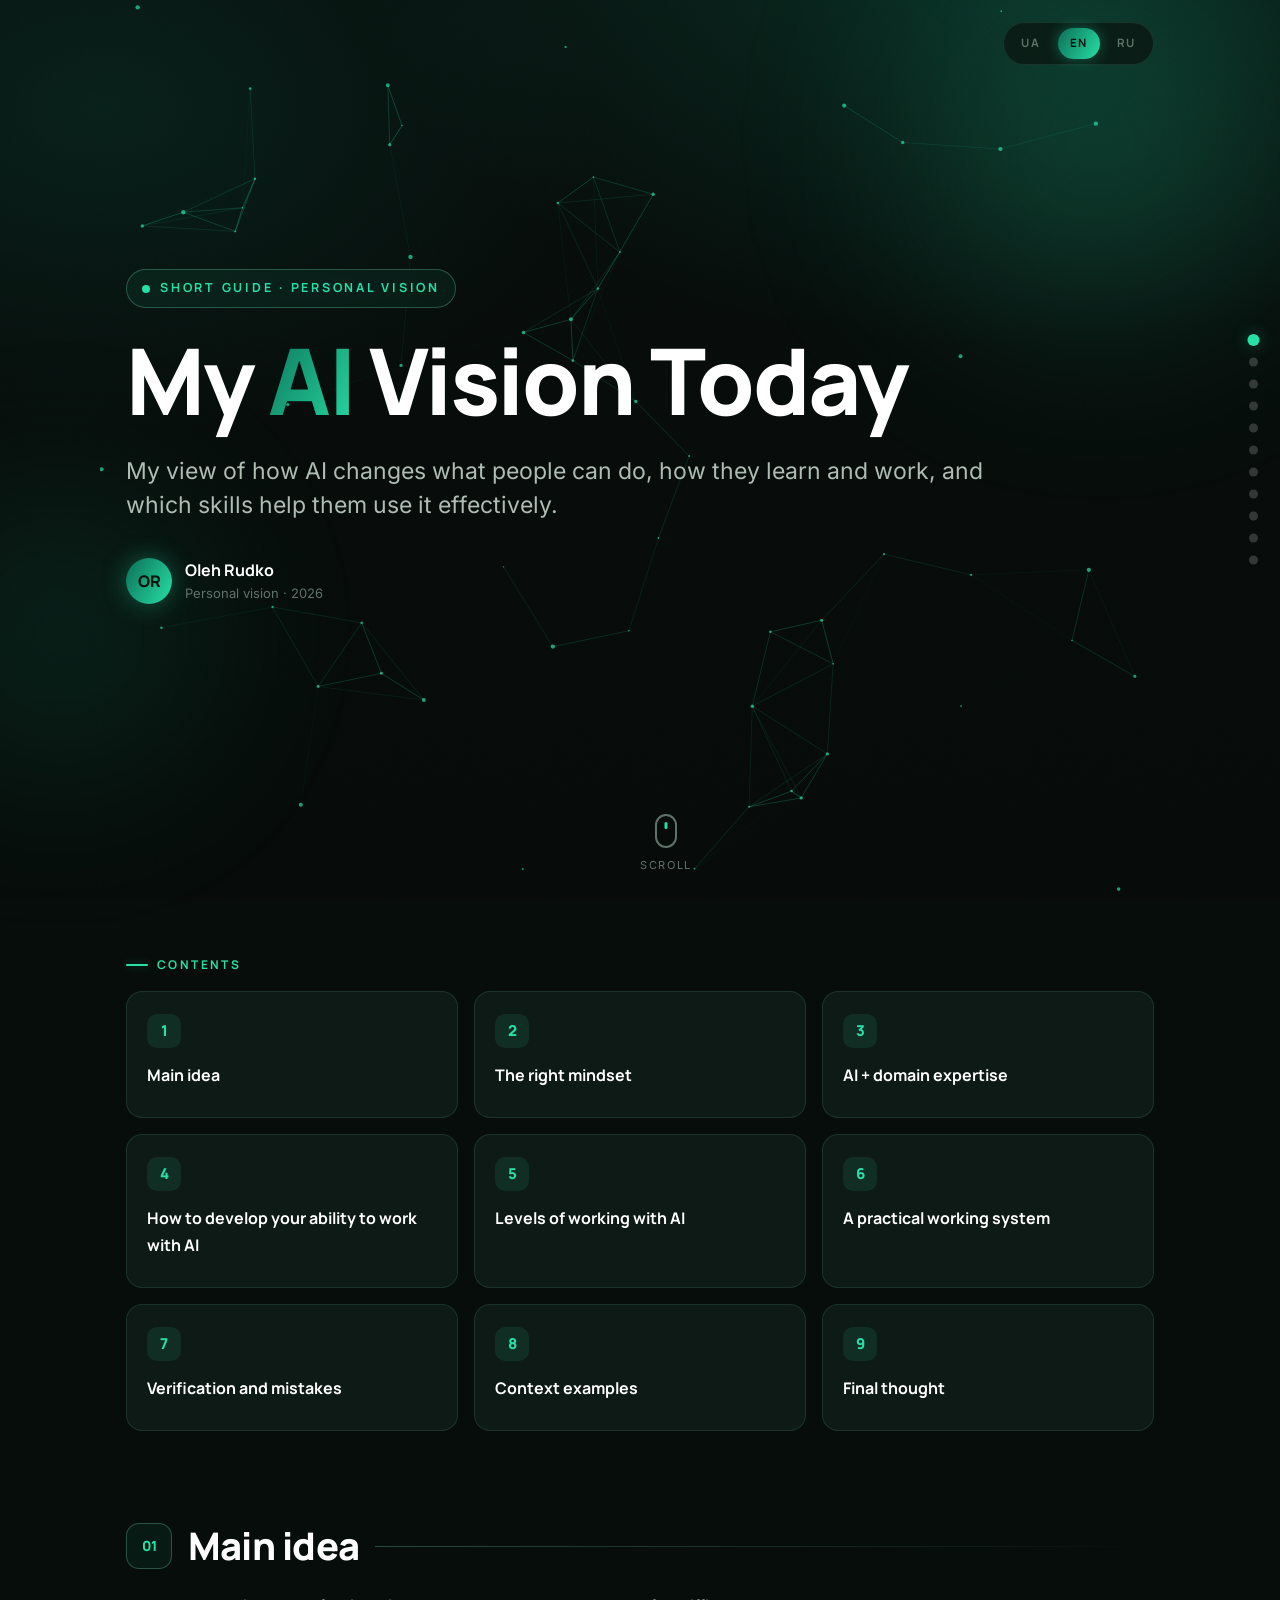
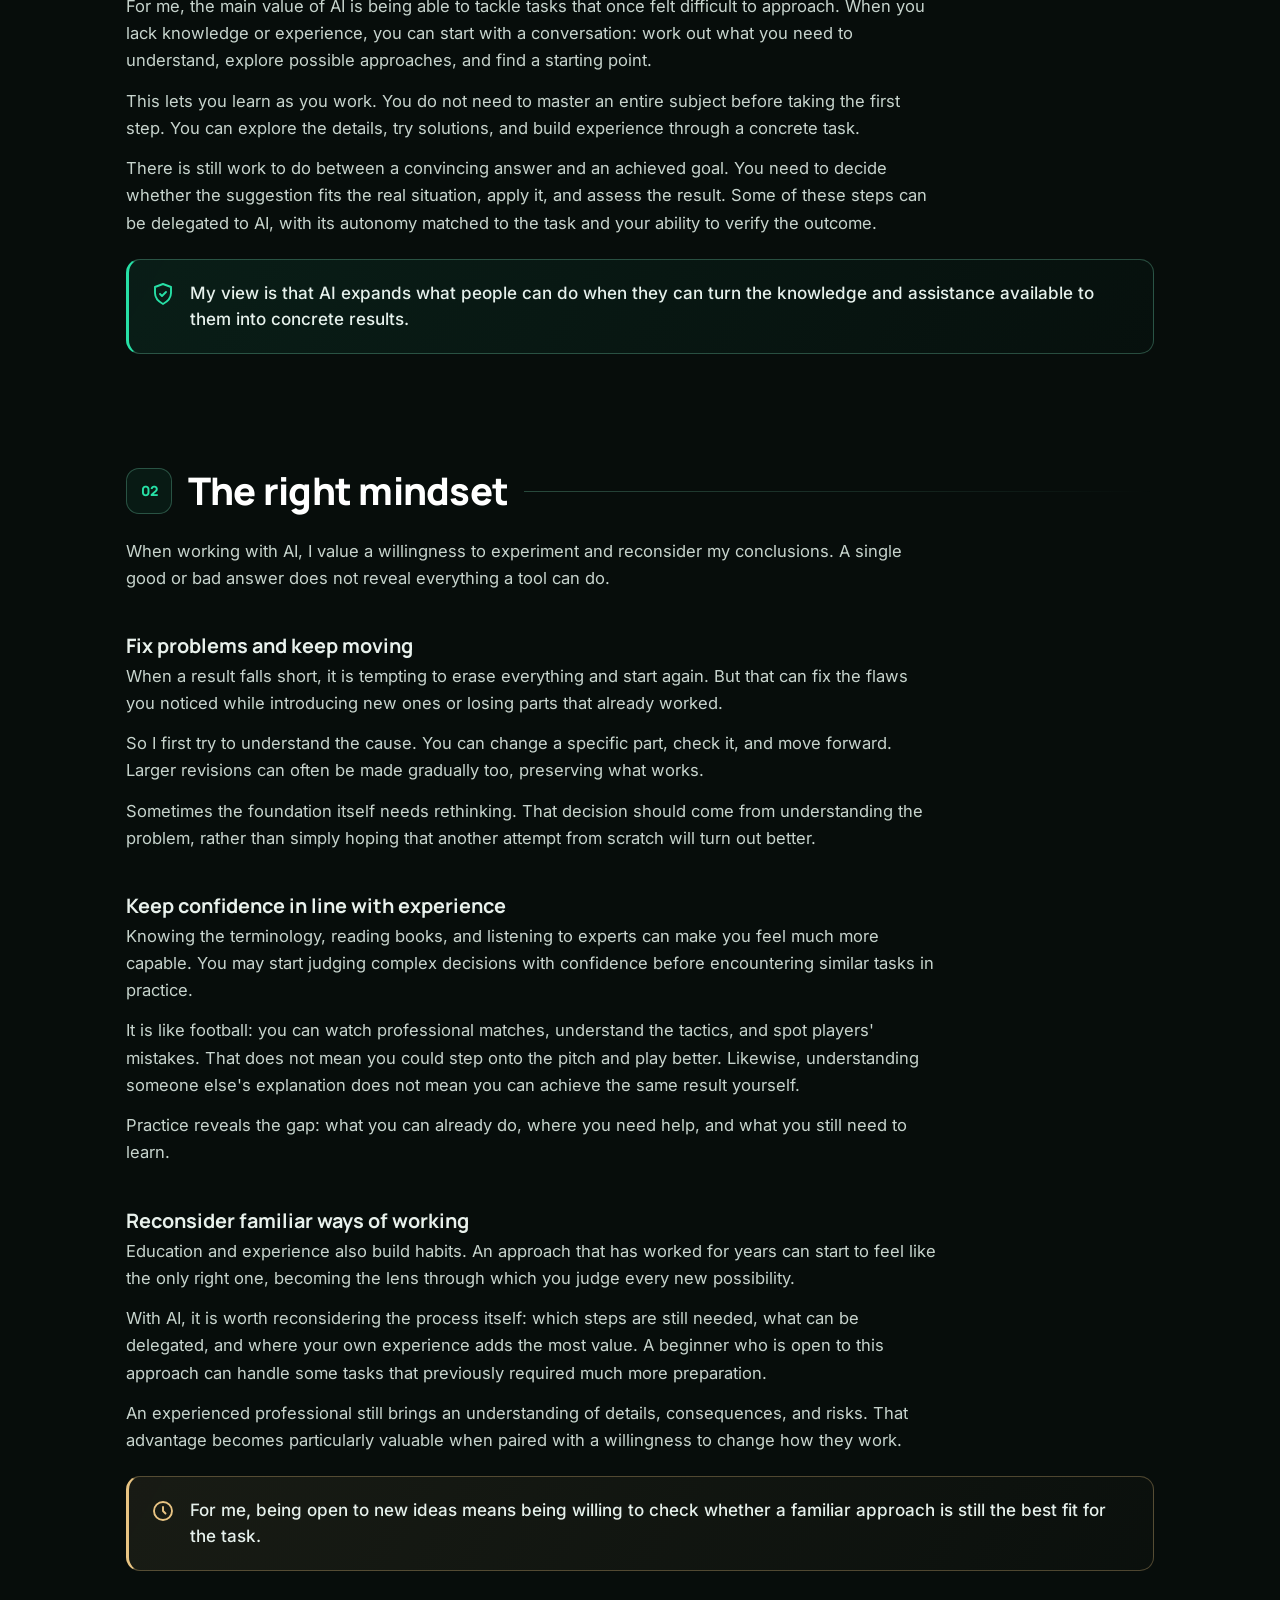
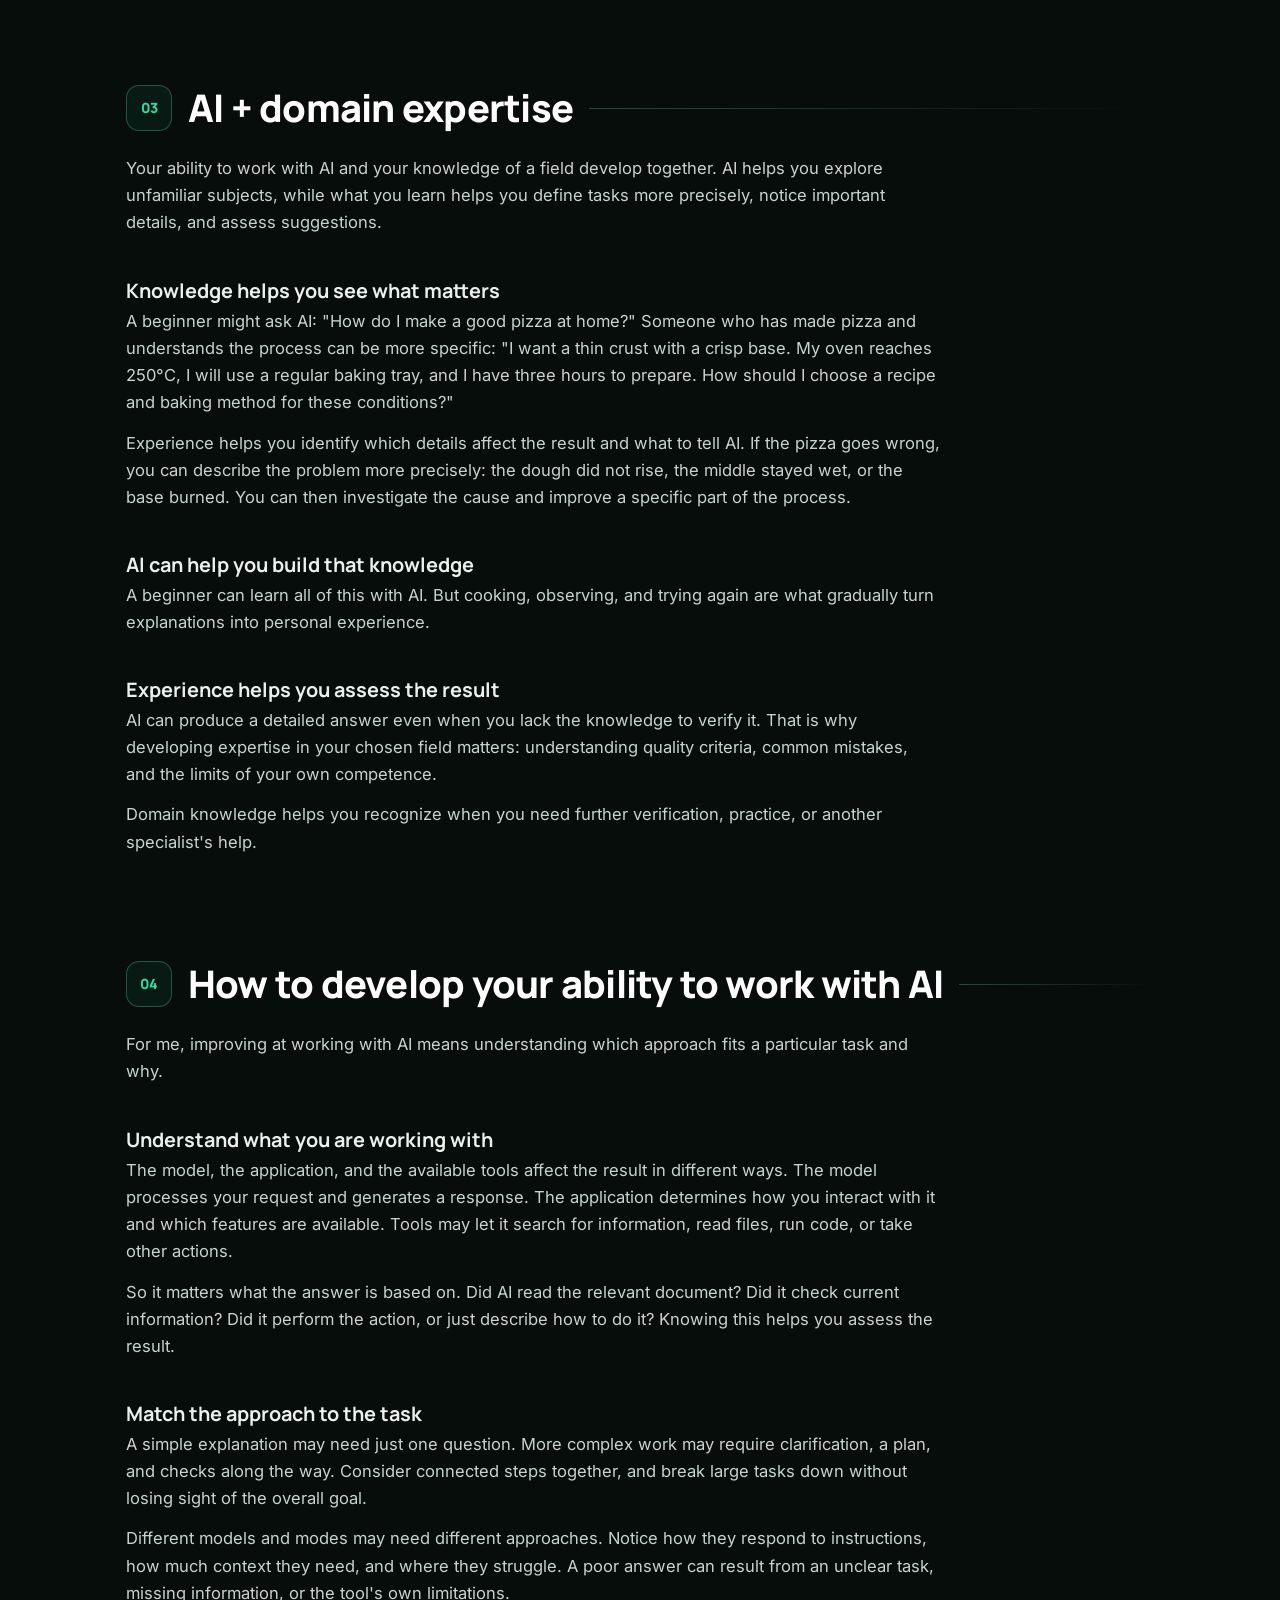
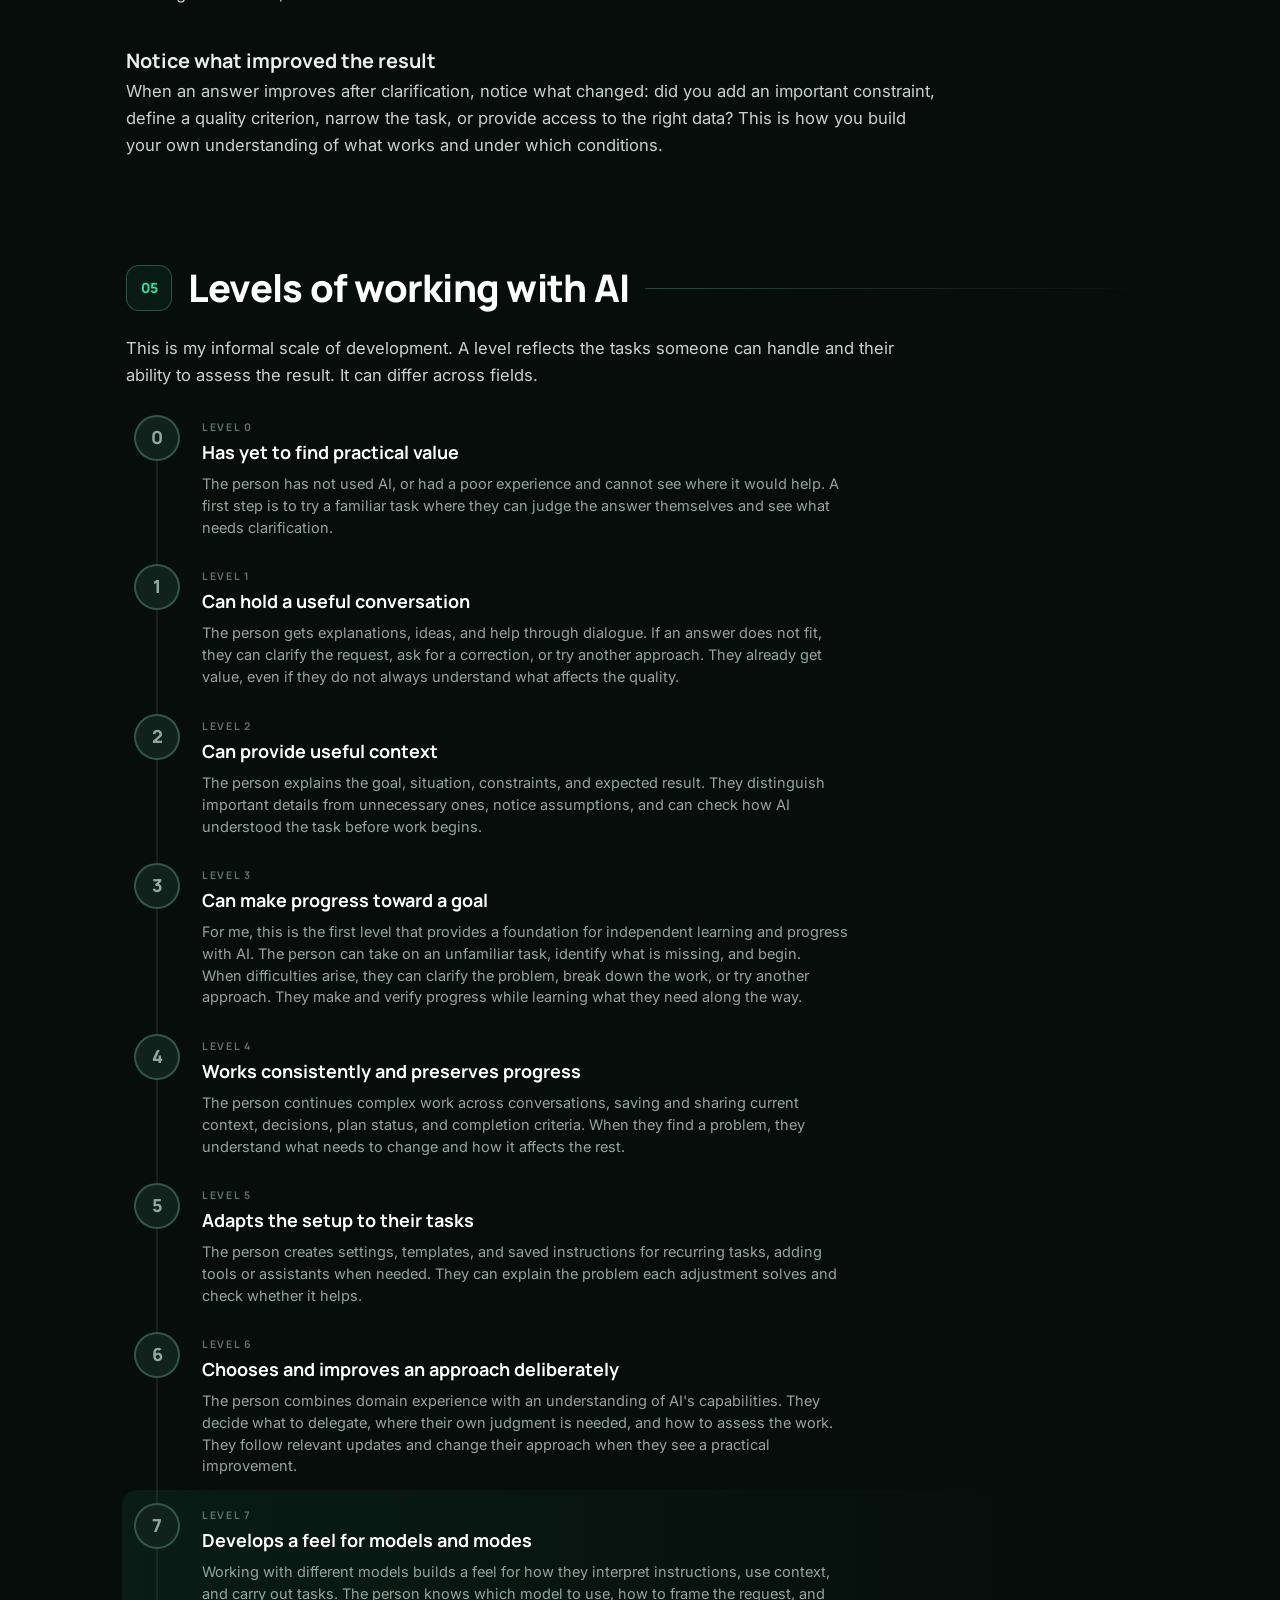
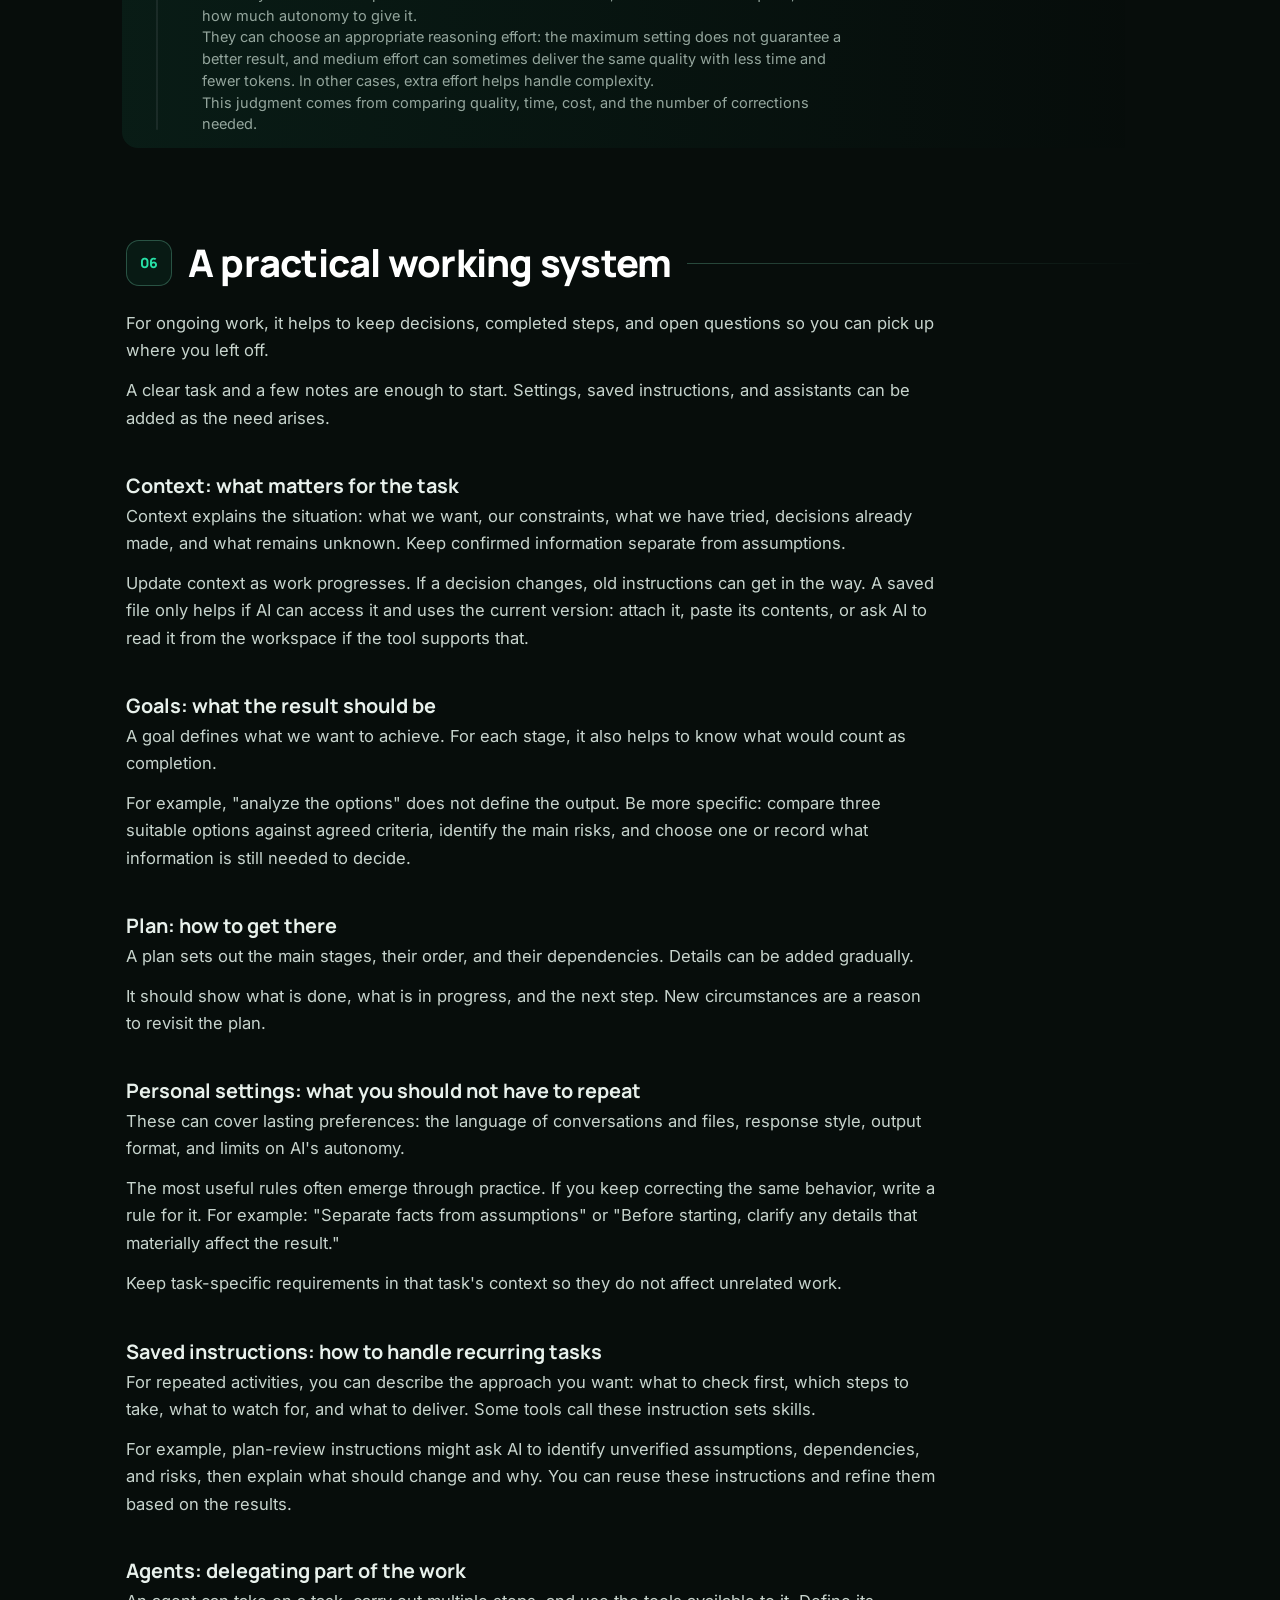
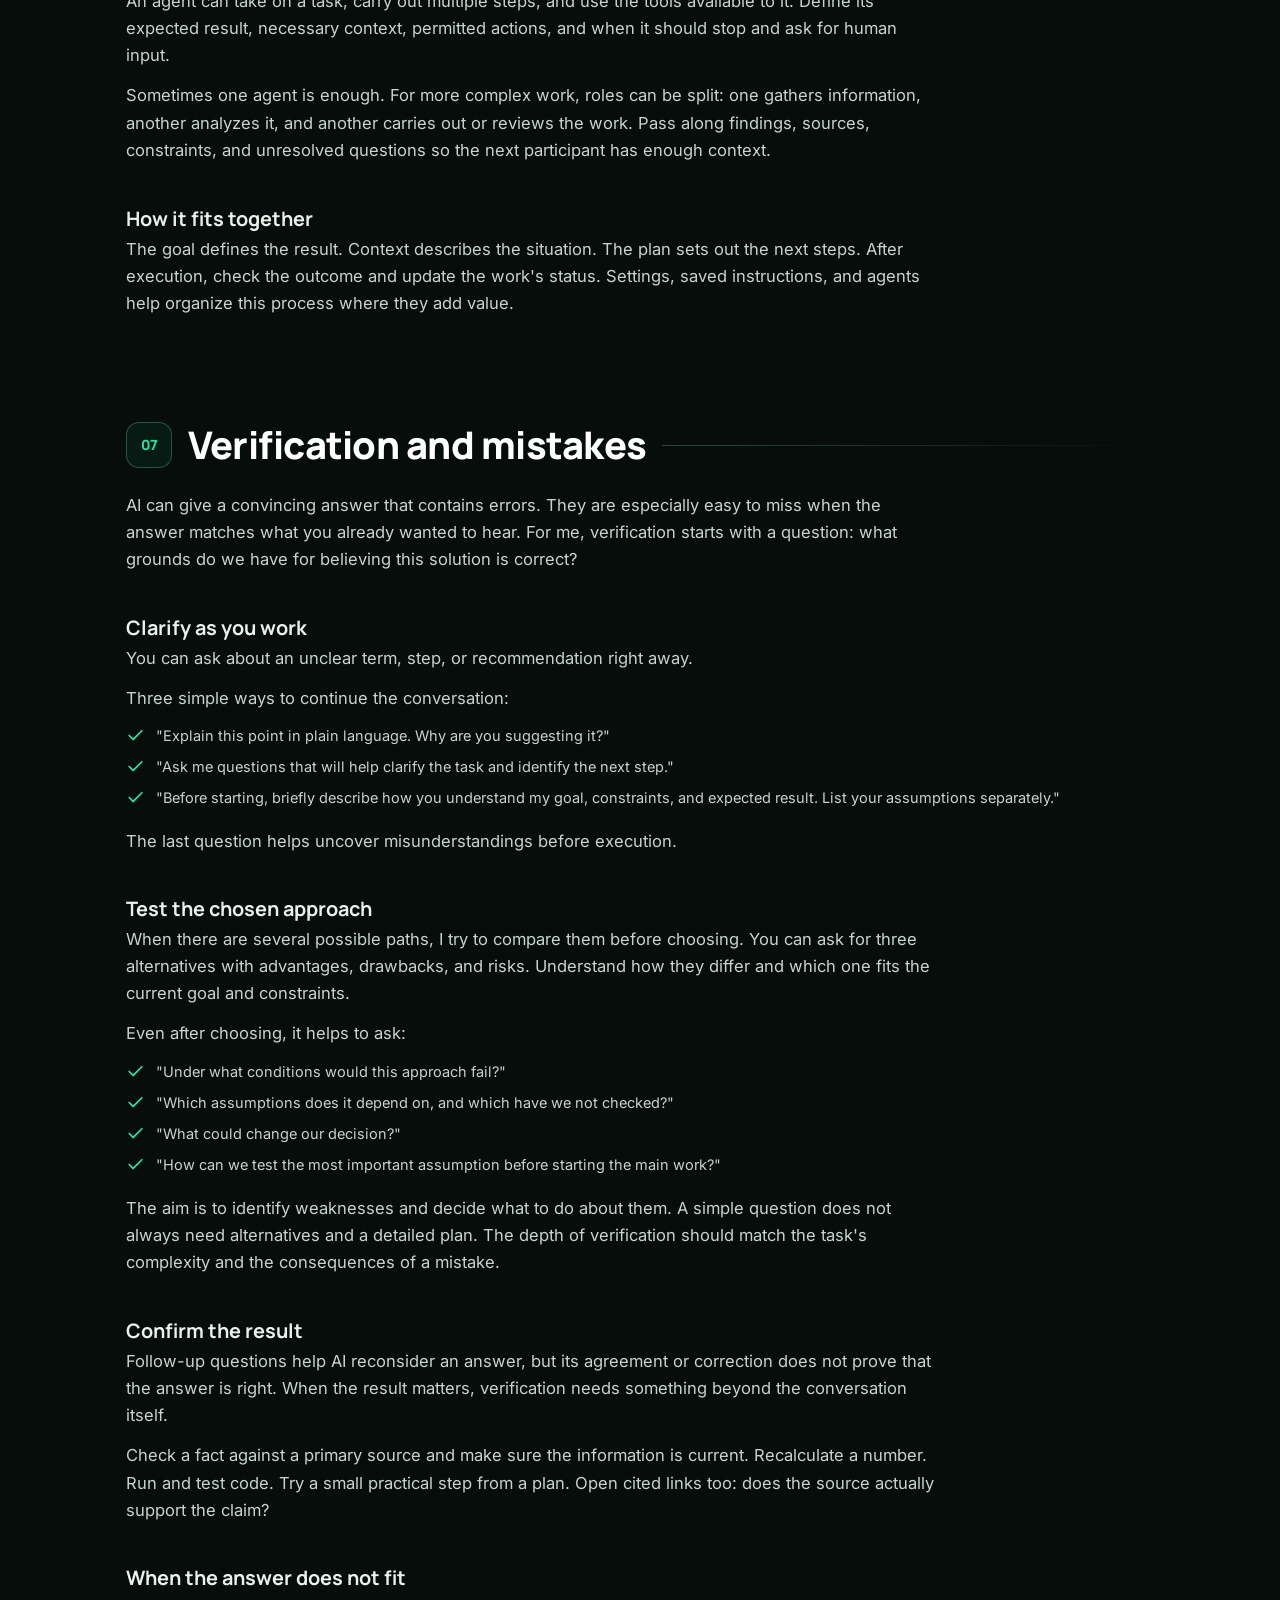
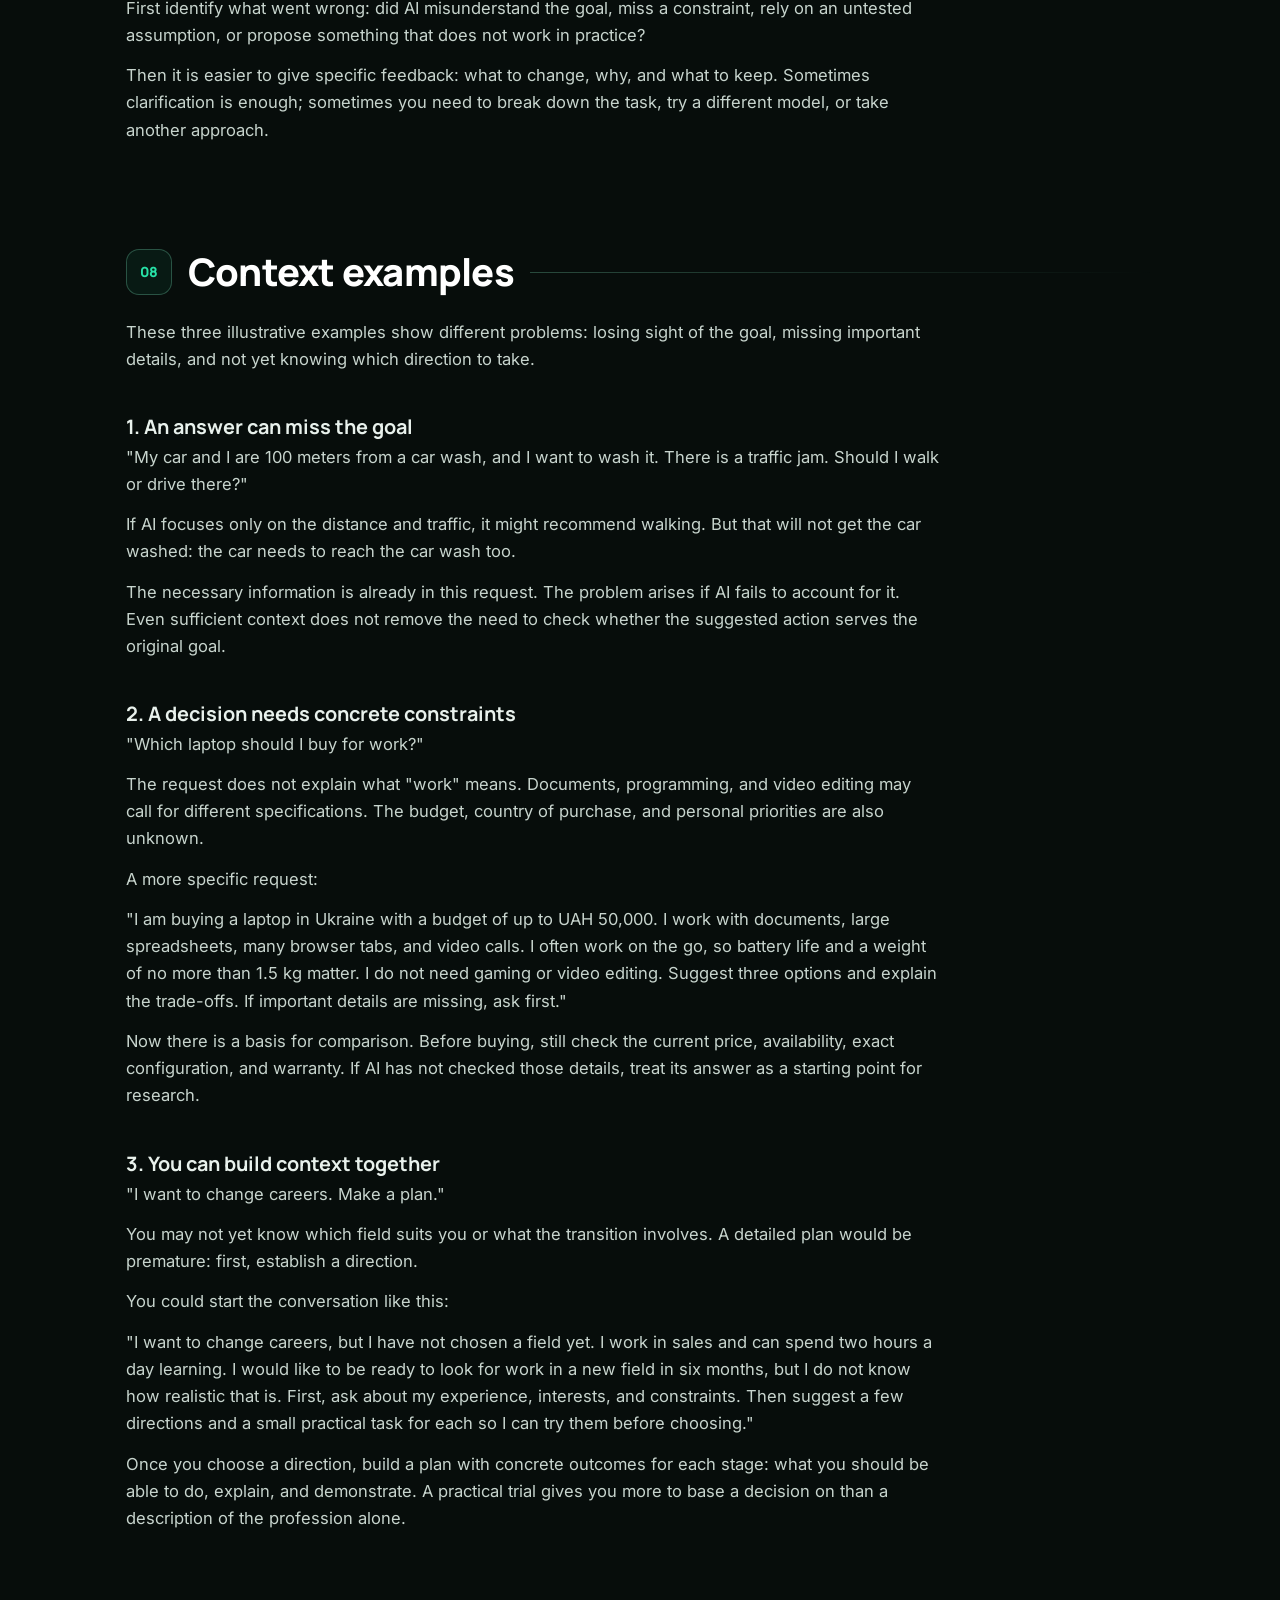
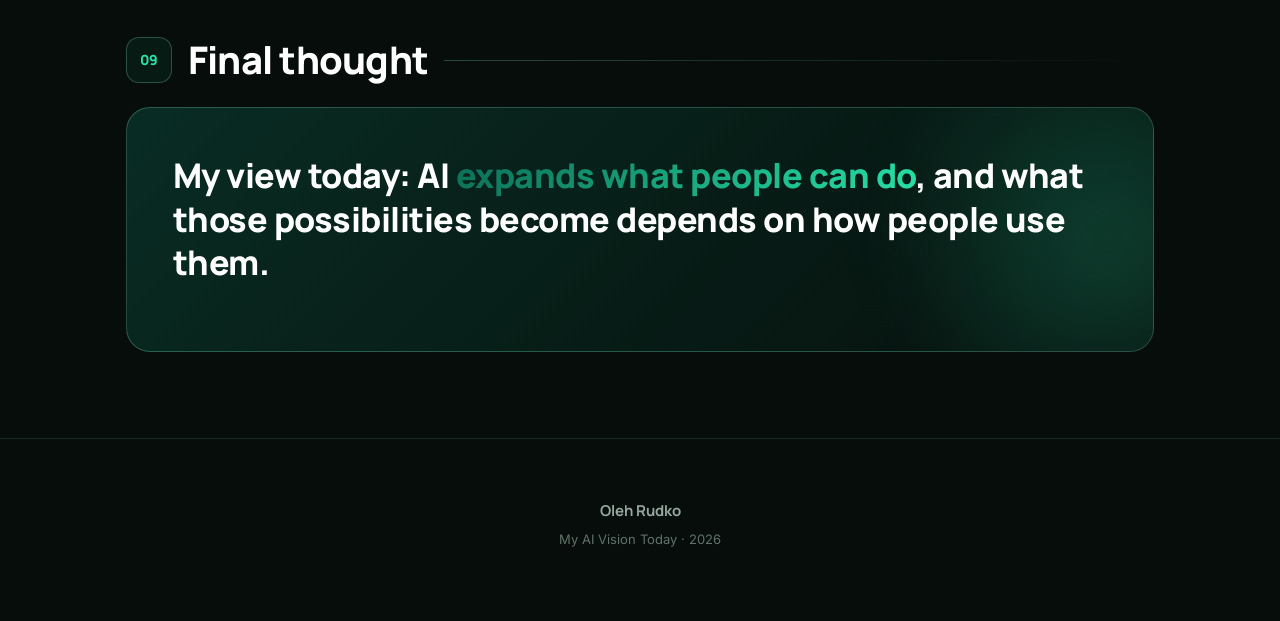
==== commit 9f74254b: "Align English guide with revised Ukrainian edition" ====
--- a/ai-en.html
+++ b/ai-en.html
@@ -292,7 +292,7 @@
   <a href="#s1" data-label="Main idea"></a>
   <a href="#s2" data-label="Mindset"></a>
   <a href="#s3" data-label="Expertise"></a>
-  <a href="#s4" data-label="Learn AI"></a>
+  <a href="#s4" data-label="Working with AI"></a>
   <a href="#s5" data-label="Levels"></a>
   <a href="#s6" data-label="System"></a>
   <a href="#s7" data-label="Verification"></a>
@@ -310,15 +310,10 @@
   </nav>
   <div class="hero-eyebrow anim d1"><span class="pulse"></span>Short guide · Personal vision</div>
   <h1 class="title anim d2">My <span class="grad">AI</span> Vision Today</h1>
-  <p class="lead anim d3">AI is not a ready-made solution. It is a tool for a person who searches, thinks, checks, and does not wait for someone else to do everything for them.</p>
+  <p class="lead anim d3">My view of how AI changes what people can do, how they learn and work, and which skills help them use it effectively.</p>
   <div class="hero-author anim d4">
     <div class="av">OR</div>
     <div><div class="nm">Oleh Rudko</div><div class="rl">Personal vision · 2026</div></div>
-  </div>
-  <div class="hero-chips anim d5">
-    <div class="hchip"><div class="hi"><svg aria-hidden="true" focusable="false" viewBox="0 0 24 24" fill="none" stroke="currentColor" stroke-width="1.9" stroke-linecap="round" stroke-linejoin="round"><path d="M14.7 6.3a1 1 0 0 0 0 1.4l1.6 1.6a1 1 0 0 0 1.4 0l3.77-3.77a6 6 0 0 1-7.94 7.94l-6.91 6.91a2.12 2.12 0 0 1-3-3l6.91-6.91a6 6 0 0 1 7.94-7.94l-3.76 3.76z"/></svg></div><div><b>Tool, not magic</b><span>The result depends on who is asking</span></div></div>
-    <div class="hchip"><div class="hi"><svg aria-hidden="true" focusable="false" viewBox="0 0 24 24" fill="none" stroke="currentColor" stroke-width="1.9" stroke-linecap="round" stroke-linejoin="round"><path d="M12 2 4 5v6c0 5 3.4 8.5 8 11 4.6-2.5 8-6 8-11V5l-8-3z"/><path d="m9 12 2 2 4-4"/></svg></div><div><b>Assistant, not the driver</b><span>The human chooses the direction</span></div></div>
-    <div class="hchip"><div class="hi"><svg aria-hidden="true" focusable="false" viewBox="0 0 24 24" fill="none" stroke="currentColor" stroke-width="1.9" stroke-linecap="round" stroke-linejoin="round"><path d="M3 3v18h18"/><path d="m7 14 3-3 3 3 5-6"/></svg></div><div><b>AI + domain expertise</b><span>Two forces together</span></div></div>
   </div>
   <div class="scrollcue anim d6"><div class="mouse"></div>Scroll</div>
 </header>
@@ -329,15 +324,15 @@
 <section class="sec" id="toc">
   <div class="eyebrow reveal">Contents</div>
   <div class="toc stagger">
-    <a class="tcard" href="#s1"><div class="tnum">1</div><h3>Main idea</h3><p>AI expands what a person can do when it is used consciously.</p></a>
-    <a class="tcard" href="#s2"><div class="tnum">2</div><h3>The right mindset</h3><p>Action, doubt, practice, and flexibility instead of passive waiting.</p></a>
-    <a class="tcard" href="#s3"><div class="tnum">3</div><h3>AI + domain expertise</h3><p>Why being able to write into a chat is not enough.</p></a>
-    <a class="tcard" href="#s4"><div class="tnum">4</div><h3>What it means to learn AI</h3><p>Not one prompt, but a skill of working with models, context, and verification.</p></a>
-    <a class="tcard" href="#s5"><div class="tnum">5</div><h3>Development levels with AI</h3><p>From disappointment to systematic work with AI.</p></a>
-    <a class="tcard" href="#s6"><div class="tnum">6</div><h3>Practical working system</h3><div class="ttags"><span class="tok">context</span><span class="tok">plan</span><span class="tok">goals</span><span class="tok">skills</span><span class="tok">agents</span></div></a>
-    <a class="tcard" href="#s7"><div class="tnum">7</div><h3>Verification and mistakes</h3><p>How not to trust the first answer and not fool yourself.</p></a>
-    <a class="tcard" href="#s8"><div class="tnum">8</div><h3>Context examples</h3><p>Why a logical answer can solve the wrong task.</p></a>
-    <a class="tcard" href="#s9"><div class="tnum">9</div><h3>Final thought</h3><p>AI does not replace the path to mastery; it changes the speed of movement.</p></a>
+    <a class="tcard" href="#s1"><div class="tnum">1</div><h3>Main idea</h3></a>
+    <a class="tcard" href="#s2"><div class="tnum">2</div><h3>The right mindset</h3></a>
+    <a class="tcard" href="#s3"><div class="tnum">3</div><h3>AI + domain expertise</h3></a>
+    <a class="tcard" href="#s4"><div class="tnum">4</div><h3>How to develop your ability to work with AI</h3></a>
+    <a class="tcard" href="#s5"><div class="tnum">5</div><h3>Levels of working with AI</h3></a>
+    <a class="tcard" href="#s6"><div class="tnum">6</div><h3>A practical working system</h3></a>
+    <a class="tcard" href="#s7"><div class="tnum">7</div><h3>Verification and mistakes</h3></a>
+    <a class="tcard" href="#s8"><div class="tnum">8</div><h3>Context examples</h3></a>
+    <a class="tcard" href="#s9"><div class="tnum">9</div><h3>Final thought</h3></a>
   </div>
 </section>
 
@@ -345,35 +340,43 @@
 <section class="sec" id="s1">
   <div class="shead reveal"><div class="snum">01</div><h2>Main idea</h2><div class="line"></div></div>
   <div class="prose reveal">
-    <p>My view is simple: AI is a tool that can dramatically expand what a person can do, but only when it is used consciously.</p>
-    <p>The main mistake is expecting AI to deliver a finished correct solution. In my view, AI works best when the person holds the direction, provides context, and verifies the result.</p>
-    <p>The problem starts when a person treats AI like a ready-made mind that should guess the goal, context, constraints, and desired outcome on its own. Opening any AI tool does not mean you have started working with AI correctly. There is a big difference between getting an answer and bringing the work to a real result.</p>
+    <p>For me, the main value of AI is being able to tackle tasks that once felt difficult to approach. When you lack knowledge or experience, you can start with a conversation: work out what you need to understand, explore possible approaches, and find a starting point.</p>
+    <p>This lets you learn as you work. You do not need to master an entire subject before taking the first step. You can explore the details, try solutions, and build experience through a concrete task.</p>
+    <p>There is still work to do between a convincing answer and an achieved goal. You need to decide whether the suggestion fits the real situation, apply it, and assess the result. Some of these steps can be delegated to AI, with its autonomy matched to the task and your ability to verify the outcome.</p>
   </div>
   <div class="callout reveal">
     <svg aria-hidden="true" focusable="false" class="ci" viewBox="0 0 24 24" fill="none" stroke="currentColor" stroke-width="1.9" stroke-linecap="round" stroke-linejoin="round"><path d="M12 2 4 5v6c0 5 3.4 8.5 8 11 4.6-2.5 8-6 8-11V5l-8-3z"/><path d="m9 12 2 2 4-4"/></svg>
-    <p>AI should be an assistant, not the driver. The human sets the direction, checks the answer, makes the decision, and owns the result.</p>
-  </div>
-  <div class="prose reveal"><p>A strong AI user is not someone who knows a few beautiful prompts. It is someone who can move toward a goal, avoid getting stuck, clarify context, look for alternatives, test assumptions, and build their own working system.</p></div>
+    <p>My view is that AI expands what people can do when they can turn the knowledge and assistance available to them into concrete results.</p>
+  </div>
 </section>
 
 <!-- ===================== 2 ===================== -->
 <section class="sec" id="s2">
   <div class="shead reveal"><div class="snum">02</div><h2>The right mindset</h2><div class="line"></div></div>
   <div class="prose reveal">
-    <p>Many people either overestimate AI or underestimate it. Some blindly trust the first answer. Others get a weak result and decide AI does not work. Both approaches are shallow.</p>
-    <p>In the AI world, the winner is not a passive user, but a person who actively searches for solutions. They ask questions, try things, check, compare options, and look for weak points in an idea while it is still easy to change.</p>
-    <p>When problems appear during the work, the first reaction is often to erase everything and start again. But starting from zero does not mean making it better. Very often, a person simply carries the same mistakes into a new version or creates different ones.</p>
-    <p>It is better to first understand what exactly does not work, fix that specific place, and move forward. If something needs to be rebuilt, it is better to rebuild it in small parts instead of tearing everything down to zero.</p>
-    <p>A separate problem is when the mind already lives at a professional level, but real experience does not yet match it. A person knows the terminology, reads books, listens to strong people, and starts feeling that they are already far ahead.</p>
-    <p>But understanding someone else’s thoughts is not the same as having your own mastery. It is like football: watching matches, listening to analysis, and explaining who made which mistake is much easier than stepping onto the field and playing at that level yourself. AI does not remove this difference: it helps you learn faster, but it cannot do the practice for you.</p>
+    <p>When working with AI, I value a willingness to experiment and reconsider my conclusions. A single good or bad answer does not reveal everything a tool can do.</p>
+  </div>
+  <div class="prose reveal subhead">
+    <h3>Fix problems and keep moving</h3>
+    <p>When a result falls short, it is tempting to erase everything and start again. But that can fix the flaws you noticed while introducing new ones or losing parts that already worked.</p>
+    <p>So I first try to understand the cause. You can change a specific part, check it, and move forward. Larger revisions can often be made gradually too, preserving what works.</p>
+    <p>Sometimes the foundation itself needs rethinking. That decision should come from understanding the problem, rather than simply hoping that another attempt from scratch will turn out better.</p>
+  </div>
+  <div class="prose reveal subhead">
+    <h3>Keep confidence in line with experience</h3>
+    <p>Knowing the terminology, reading books, and listening to experts can make you feel much more capable. You may start judging complex decisions with confidence before encountering similar tasks in practice.</p>
+    <p>It is like football: you can watch professional matches, understand the tactics, and spot players' mistakes. That does not mean you could step onto the pitch and play better. Likewise, understanding someone else's explanation does not mean you can achieve the same result yourself.</p>
+    <p>Practice reveals the gap: what you can already do, where you need help, and what you still need to learn.</p>
+  </div>
+  <div class="prose reveal subhead">
+    <h3>Reconsider familiar ways of working</h3>
+    <p>Education and experience also build habits. An approach that has worked for years can start to feel like the only right one, becoming the lens through which you judge every new possibility.</p>
+    <p>With AI, it is worth reconsidering the process itself: which steps are still needed, what can be delegated, and where your own experience adds the most value. A beginner who is open to this approach can handle some tasks that previously required much more preparation.</p>
+    <p>An experienced professional still brings an understanding of details, consequences, and risks. That advantage becomes particularly valuable when paired with a willingness to change how they work.</p>
   </div>
   <div class="callout gold reveal">
     <svg aria-hidden="true" focusable="false" class="ci" viewBox="0 0 24 24" fill="none" stroke="currentColor" stroke-width="1.9" stroke-linecap="round" stroke-linejoin="round"><circle cx="12" cy="12" r="9"/><path d="M12 8v4l2.5 2.5"/></svg>
-    <p>You need to be smart enough to start and humble enough to keep learning.</p>
-  </div>
-  <div class="prose reveal">
-    <p>For experienced people, AI can be hard to accept not because their knowledge is bad, but because they spent years working in a certain way, and that way really used to be strong. But AI changes the logic of work: some tasks can now be done faster, differently, and with a lower barrier to entry.</p>
-    <p>An experienced specialist still has depth, experience, risk prediction, and an understanding of details, but a beginner with the right mindset and strong AI usage can quickly do things that used to be out of reach. The difference in experience does not disappear, but the rules of the game change.</p>
+    <p>For me, being open to new ideas means being willing to check whether a familiar approach is still the best fit for the task.</p>
   </div>
 </section>
 
@@ -381,56 +384,125 @@
 <section class="sec" id="s3">
   <div class="shead reveal"><div class="snum">03</div><h2>AI + domain expertise</h2><div class="line"></div></div>
   <div class="prose reveal">
-    <p>AI by itself does not make a person a master. It expands what is already there: thinking, experience, goals, understanding of the field, the ability to ask questions, and the ability to verify answers.</p>
-    <p>If a person does not understand the topic, they ask general questions and get general answers. If a person knows the field, they see details, formulate more precisely, notice mistakes faster, and get a different level of result.</p>
-  </div>
-  <div class="duo stagger">
-    <div class="panel"><div class="phd"><div class="pi"><svg aria-hidden="true" focusable="false" viewBox="0 0 24 24" fill="none" stroke="currentColor" stroke-width="1.9" stroke-linecap="round" stroke-linejoin="round"><rect x="3" y="11" width="18" height="10" rx="2"/><circle cx="12" cy="5" r="2"/><path d="M12 7v4M8 16h0M16 16h0"/></svg></div><h4>AI working skill</h4></div><p>Understanding models, context, prompts, planning, decomposition, verification, alternatives, risks, and different tools.</p></div>
-    <div class="panel"><div class="phd"><div class="pi"><svg aria-hidden="true" focusable="false" viewBox="0 0 24 24" fill="none" stroke="currentColor" stroke-width="1.9" stroke-linecap="round" stroke-linejoin="round"><path d="M12 2 2 7l10 5 10-5-10-5z"/><path d="m2 17 10 5 10-5M2 12l10 5 10-5"/></svg></div><h4>Domain knowledge</h4></div><p>Real domain knowledge: terminology, details, constraints, quality, typical mistakes, and criteria for a good result.</p></div>
-  </div>
-  <div class="prose reveal"><p>AI can help you learn a field from zero. But it does not remove the need to read, practice, care about details, and become a specialist.</p></div>
-  <div class="callout reveal">
-    <svg aria-hidden="true" focusable="false" class="ci" viewBox="0 0 24 24" fill="none" stroke="currentColor" stroke-width="1.9" stroke-linecap="round" stroke-linejoin="round"><path d="m13 2-3 7h5l-3 7M5 13l-2 4M19 13l2 4"/><circle cx="12" cy="20" r="1.5"/></svg>
-    <p>The real strength is not simply “knowing how to use AI”. The real strength appears when AI is combined with experience in a specific field.</p>
+    <p>Your ability to work with AI and your knowledge of a field develop together. AI helps you explore unfamiliar subjects, while what you learn helps you define tasks more precisely, notice important details, and assess suggestions.</p>
+  </div>
+  <div class="prose reveal subhead">
+    <h3>Knowledge helps you see what matters</h3>
+    <p>A beginner might ask AI: "How do I make a good pizza at home?" Someone who has made pizza and understands the process can be more specific: "I want a thin crust with a crisp base. My oven reaches 250°C, I will use a regular baking tray, and I have three hours to prepare. How should I choose a recipe and baking method for these conditions?"</p>
+    <p>Experience helps you identify which details affect the result and what to tell AI. If the pizza goes wrong, you can describe the problem more precisely: the dough did not rise, the middle stayed wet, or the base burned. You can then investigate the cause and improve a specific part of the process.</p>
+  </div>
+  <div class="prose reveal subhead">
+    <h3>AI can help you build that knowledge</h3>
+    <p>A beginner can learn all of this with AI. But cooking, observing, and trying again are what gradually turn explanations into personal experience.</p>
+  </div>
+  <div class="prose reveal subhead">
+    <h3>Experience helps you assess the result</h3>
+    <p>AI can produce a detailed answer even when you lack the knowledge to verify it. That is why developing expertise in your chosen field matters: understanding quality criteria, common mistakes, and the limits of your own competence.</p>
+    <p>Domain knowledge helps you recognize when you need further verification, practice, or another specialist's help.</p>
   </div>
 </section>
 
 <!-- ===================== 4 ===================== -->
 <section class="sec" id="s4">
-  <div class="shead reveal"><div class="snum">04</div><h2>What it means to learn AI</h2><div class="line"></div></div>
-  <div class="prose reveal">
-    <p>Learning AI is not about finding one perfect prompt. It is about building a skill: understanding how a model works, how to talk to it, when to give more context, when to ask for a plan, when to break the task down, and when to stop for verification.</p>
-    <p>Different models work differently. One is better at planning, another at writing code, another at explaining, another at exploring options. If you use every model the same way, it is easy to make the wrong conclusion that AI is weak, when the real problem is the way you are using it.</p>
-    <p>“Feeling AI” means seeing what is needed right now: more context, smaller steps, another model, clarifying questions, critique of the plan, alternatives, or a practical test.</p>
+  <div class="shead reveal"><div class="snum">04</div><h2>How to develop your ability to work with AI</h2><div class="line"></div></div>
+  <div class="prose reveal">
+    <p>For me, improving at working with AI means understanding which approach fits a particular task and why.</p>
+  </div>
+  <div class="prose reveal subhead">
+    <h3>Understand what you are working with</h3>
+    <p>The model, the application, and the available tools affect the result in different ways. The model processes your request and generates a response. The application determines how you interact with it and which features are available. Tools may let it search for information, read files, run code, or take other actions.</p>
+    <p>So it matters what the answer is based on. Did AI read the relevant document? Did it check current information? Did it perform the action, or just describe how to do it? Knowing this helps you assess the result.</p>
+  </div>
+  <div class="prose reveal subhead">
+    <h3>Match the approach to the task</h3>
+    <p>A simple explanation may need just one question. More complex work may require clarification, a plan, and checks along the way. Consider connected steps together, and break large tasks down without losing sight of the overall goal.</p>
+    <p>Different models and modes may need different approaches. Notice how they respond to instructions, how much context they need, and where they struggle. A poor answer can result from an unclear task, missing information, or the tool's own limitations.</p>
+  </div>
+  <div class="prose reveal subhead">
+    <h3>Notice what improved the result</h3>
+    <p>When an answer improves after clarification, notice what changed: did you add an important constraint, define a quality criterion, narrow the task, or provide access to the right data? This is how you build your own understanding of what works and under which conditions.</p>
   </div>
 </section>
 
 <!-- ===================== 5 levels ===================== -->
 <section class="sec" id="s5">
-  <div class="shead reveal"><div class="snum">05</div><h2>Development levels with AI</h2><div class="line"></div></div>
+  <div class="shead reveal"><div class="snum">05</div><h2>Levels of working with AI</h2><div class="line"></div></div>
+  <div class="prose reveal">
+    <p>This is my informal scale of development. A level reflects the tasks someone can handle and their ability to assess the result. It can differ across fields.</p>
+  </div>
   <div class="levels" id="levels">
     <div class="spine"><div class="fill" id="lvlfill"></div></div>
-    <div class="lvl reveal"><div class="node">0</div><div class="lbody"><div class="lk">Level 0</div><h4>Does not understand or got disappointed</h4><p>The person has not used AI or got a weak result and decided AI is bad. They do not yet see the role of context, models, dialogue, and verification.</p></div></div>
-    <div class="lvl reveal"><div class="node">1</div><div class="lbody"><div class="lk">Level 1</div><h4>Starts using AI</h4><p>The person already asks questions and requests explanations, ideas, texts, and plans. But they often formulate too generally and expect a perfect answer immediately.</p></div></div>
-    <div class="lvl reveal"><div class="node">2</div><div class="lbody"><div class="lk">Level 2</div><h4>Understands context</h4><p>The person sees that answer quality depends on the goal, situation, constraints, examples, previous decisions, and desired format.</p></div></div>
-    <div class="lvl reveal"><div class="node">3</div><div class="lbody"><div class="lk">Level 3</div><h4>Can move toward a goal</h4><p>This is the first solid level. The person does not get stuck because they know how to ask AI how to move forward, how to break down the task, what to verify, and where the risks are.</p></div></div>
-    <div class="lvl reveal"><div class="node">4</div><div class="lbody"><div class="lk">Level 4</div><h4>Works systematically</h4><p>The person uses AI for work, learning, analysis, and decisions. They keep context, a plan, goals, or other notes so they do not start from zero every time.</p></div></div>
-    <div class="lvl reveal"><div class="node">5</div><div class="lbody"><div class="lk">Level 5</div><h4>Configures AI for themselves</h4><p>The person has personal configuration, templates, skills, agents, and workflows. They build their own AI working environment.</p></div></div>
-    <div class="lvl cap reveal"><div class="node">6</div><div class="lbody"><div class="lk">Level 6</div><h4>An AI-oriented specialist</h4><p>The person understands what AI can do today, follows updates, tests new models and tools, chooses the right tool for the task, and gets real results.</p></div></div>
+    <div class="lvl reveal"><div class="node">0</div><div class="lbody"><div class="lk">Level 0</div><h4>Has yet to find practical value</h4>
+      <p>The person has not used AI, or had a poor experience and cannot see where it would help. A first step is to try a familiar task where they can judge the answer themselves and see what needs clarification.</p>
+    </div></div>
+    <div class="lvl reveal"><div class="node">1</div><div class="lbody"><div class="lk">Level 1</div><h4>Can hold a useful conversation</h4>
+      <p>The person gets explanations, ideas, and help through dialogue. If an answer does not fit, they can clarify the request, ask for a correction, or try another approach. They already get value, even if they do not always understand what affects the quality.</p>
+    </div></div>
+    <div class="lvl reveal"><div class="node">2</div><div class="lbody"><div class="lk">Level 2</div><h4>Can provide useful context</h4>
+      <p>The person explains the goal, situation, constraints, and expected result. They distinguish important details from unnecessary ones, notice assumptions, and can check how AI understood the task before work begins.</p>
+    </div></div>
+    <div class="lvl reveal"><div class="node">3</div><div class="lbody"><div class="lk">Level 3</div><h4>Can make progress toward a goal</h4>
+      <p>For me, this is the first level that provides a foundation for independent learning and progress with AI. The person can take on an unfamiliar task, identify what is missing, and begin.</p>
+      <p>When difficulties arise, they can clarify the problem, break down the work, or try another approach. They make and verify progress while learning what they need along the way.</p>
+    </div></div>
+    <div class="lvl reveal"><div class="node">4</div><div class="lbody"><div class="lk">Level 4</div><h4>Works consistently and preserves progress</h4>
+      <p>The person continues complex work across conversations, saving and sharing current context, decisions, plan status, and completion criteria. When they find a problem, they understand what needs to change and how it affects the rest.</p>
+    </div></div>
+    <div class="lvl reveal"><div class="node">5</div><div class="lbody"><div class="lk">Level 5</div><h4>Adapts the setup to their tasks</h4>
+      <p>The person creates settings, templates, and saved instructions for recurring tasks, adding tools or assistants when needed. They can explain the problem each adjustment solves and check whether it helps.</p>
+    </div></div>
+    <div class="lvl reveal"><div class="node">6</div><div class="lbody"><div class="lk">Level 6</div><h4>Chooses and improves an approach deliberately</h4>
+      <p>The person combines domain experience with an understanding of AI's capabilities. They decide what to delegate, where their own judgment is needed, and how to assess the work. They follow relevant updates and change their approach when they see a practical improvement.</p>
+    </div></div>
+    <div class="lvl cap reveal"><div class="node">7</div><div class="lbody"><div class="lk">Level 7</div><h4>Develops a feel for models and modes</h4>
+      <p>Working with different models builds a feel for how they interpret instructions, use context, and carry out tasks. The person knows which model to use, how to frame the request, and how much autonomy to give it.</p>
+      <p>They can choose an appropriate reasoning effort: the maximum setting does not guarantee a better result, and medium effort can sometimes deliver the same quality with less time and fewer tokens. In other cases, extra effort helps handle complexity.</p>
+      <p>This judgment comes from comparing quality, time, cost, and the number of corrections needed.</p>
+    </div></div>
   </div>
 </section>
 
 <!-- ===================== 6 system ===================== -->
 <section class="sec" id="s6">
-  <div class="shead reveal"><div class="snum">06</div><h2>Practical working system</h2><div class="line"></div></div>
-  <div class="prose reveal"><p>AI works better when a person does not start every conversation from zero. For that, you need a simple system that keeps context and holds the direction.</p></div>
-  <div class="grid3 stagger">
-    <div class="scard"><div class="si"><svg aria-hidden="true" focusable="false" viewBox="0 0 24 24" fill="none" stroke="currentColor" stroke-width="1.9" stroke-linecap="round" stroke-linejoin="round"><path d="M4 19V5a2 2 0 0 1 2-2h9l5 5v11a2 2 0 0 1-2 2H6a2 2 0 0 1-2-2z"/><path d="M14 3v6h6"/></svg></div><h4>Context</h4><p>The goal, situation, constraints, desired result, what has already been tried, and what does not fit.</p></div>
-    <div class="scard"><div class="si"><svg aria-hidden="true" focusable="false" viewBox="0 0 24 24" fill="none" stroke="currentColor" stroke-width="1.9" stroke-linecap="round" stroke-linejoin="round"><path d="M4 4h12l4 4v12H4z"/><path d="M8 10h8M8 14h5"/></svg></div><h4>Plan</h4><p>The skeleton of the work: where we are going, the main stages, the current stage, and the next step.</p></div>
-    <div class="scard"><div class="si"><svg aria-hidden="true" focusable="false" viewBox="0 0 24 24" fill="none" stroke="currentColor" stroke-width="1.9" stroke-linecap="round" stroke-linejoin="round"><circle cx="12" cy="12" r="9"/><circle cx="12" cy="12" r="4.5"/><circle cx="12" cy="12" r="1"/></svg></div><h4>Goals</h4><p>What a completed stage means, what result must be achieved, and when it is time to move forward.</p></div>
-    <div class="scard"><div class="si"><svg aria-hidden="true" focusable="false" viewBox="0 0 24 24" fill="none" stroke="currentColor" stroke-width="1.9" stroke-linecap="round" stroke-linejoin="round"><circle cx="12" cy="12" r="3"/><path d="M19.4 15a1.6 1.6 0 0 0 .3 1.8l.1.1a2 2 0 1 1-2.8 2.8l-.1-.1a1.6 1.6 0 0 0-2.7 1.1V21a2 2 0 1 1-4 0v-.1A1.6 1.6 0 0 0 6.6 19l-.1.1a2 2 0 1 1-2.8-2.8l.1-.1A1.6 1.6 0 0 0 4 13.6H4a2 2 0 1 1 0-4h.1A1.6 1.6 0 0 0 5 6.6L5 6.5a2 2 0 1 1 2.8-2.8l.1.1a1.6 1.6 0 0 0 1.8.3H10a1.6 1.6 0 0 0 1-1.5V2a2 2 0 1 1 4 0v.1a1.6 1.6 0 0 0 2.7 1.1l.1-.1a2 2 0 1 1 2.8 2.8l-.1.1a1.6 1.6 0 0 0-.3 1.8V9a1.6 1.6 0 0 0 1.5 1H22a2 2 0 1 1 0 4h-.1a1.6 1.6 0 0 0-1.5 1z"/></svg></div><h4>Personal configuration</h4><p>Rules you do not want to repeat: language, style, format, typical AI mistakes, and answer requirements.</p></div>
-    <div class="scard"><div class="si"><svg aria-hidden="true" focusable="false" viewBox="0 0 24 24" fill="none" stroke="currentColor" stroke-width="1.9" stroke-linecap="round" stroke-linejoin="round"><path d="M3 6h18M3 12h18M3 18h12"/></svg></div><h4>Skills</h4><p>Instructions for repeated actions: planning, learning, research, verification, idea checking, productivity.</p></div>
-    <div class="scard"><div class="si"><svg aria-hidden="true" focusable="false" viewBox="0 0 24 24" fill="none" stroke="currentColor" stroke-width="1.9" stroke-linecap="round" stroke-linejoin="round"><circle cx="8" cy="9" r="3"/><circle cx="17" cy="9" r="2.2"/><path d="M2.5 19a5.5 5.5 0 0 1 11 0M15 19a4.5 4.5 0 0 1 6.5-4"/></svg></div><h4>Agents</h4><p>Assistants with roles: one searches for data, another analyzes, a third executes, and a fourth checks.</p></div>
+  <div class="shead reveal"><div class="snum">06</div><h2>A practical working system</h2><div class="line"></div></div>
+  <div class="prose reveal">
+    <p>For ongoing work, it helps to keep decisions, completed steps, and open questions so you can pick up where you left off.</p>
+    <p>A clear task and a few notes are enough to start. Settings, saved instructions, and assistants can be added as the need arises.</p>
+  </div>
+  <div class="prose reveal subhead">
+    <h3>Context: what matters for the task</h3>
+    <p>Context explains the situation: what we want, our constraints, what we have tried, decisions already made, and what remains unknown. Keep confirmed information separate from assumptions.</p>
+    <p>Update context as work progresses. If a decision changes, old instructions can get in the way. A saved file only helps if AI can access it and uses the current version: attach it, paste its contents, or ask AI to read it from the workspace if the tool supports that.</p>
+  </div>
+  <div class="prose reveal subhead">
+    <h3>Goals: what the result should be</h3>
+    <p>A goal defines what we want to achieve. For each stage, it also helps to know what would count as completion.</p>
+    <p>For example, "analyze the options" does not define the output. Be more specific: compare three suitable options against agreed criteria, identify the main risks, and choose one or record what information is still needed to decide.</p>
+  </div>
+  <div class="prose reveal subhead">
+    <h3>Plan: how to get there</h3>
+    <p>A plan sets out the main stages, their order, and their dependencies. Details can be added gradually.</p>
+    <p>It should show what is done, what is in progress, and the next step. New circumstances are a reason to revisit the plan.</p>
+  </div>
+  <div class="prose reveal subhead">
+    <h3>Personal settings: what you should not have to repeat</h3>
+    <p>These can cover lasting preferences: the language of conversations and files, response style, output format, and limits on AI's autonomy.</p>
+    <p>The most useful rules often emerge through practice. If you keep correcting the same behavior, write a rule for it. For example: "Separate facts from assumptions" or "Before starting, clarify any details that materially affect the result."</p>
+    <p>Keep task-specific requirements in that task's context so they do not affect unrelated work.</p>
+  </div>
+  <div class="prose reveal subhead">
+    <h3>Saved instructions: how to handle recurring tasks</h3>
+    <p>For repeated activities, you can describe the approach you want: what to check first, which steps to take, what to watch for, and what to deliver. Some tools call these instruction sets skills.</p>
+    <p>For example, plan-review instructions might ask AI to identify unverified assumptions, dependencies, and risks, then explain what should change and why. You can reuse these instructions and refine them based on the results.</p>
+  </div>
+  <div class="prose reveal subhead">
+    <h3>Agents: delegating part of the work</h3>
+    <p>An agent can take on a task, carry out multiple steps, and use the tools available to it. Define its expected result, necessary context, permitted actions, and when it should stop and ask for human input.</p>
+    <p>Sometimes one agent is enough. For more complex work, roles can be split: one gathers information, another analyzes it, and another carries out or reviews the work. Pass along findings, sources, constraints, and unresolved questions so the next participant has enough context.</p>
+  </div>
+  <div class="prose reveal subhead">
+    <h3>How it fits together</h3>
+    <p>The goal defines the result. Context describes the situation. The plan sets out the next steps. After execution, check the outcome and update the work's status. Settings, saved instructions, and agents help organize this process where they add value.</p>
   </div>
 </section>
 
@@ -438,57 +510,74 @@
 <section class="sec" id="s7">
   <div class="shead reveal"><div class="snum">07</div><h2>Verification and mistakes</h2><div class="line"></div></div>
   <div class="prose reveal">
-    <p>AI can give an answer that sounds convincing. That does not mean it is correct. The most dangerous moment is when the answer matches what the person already wanted to hear.</p>
-    <p>One important skill is not being afraid to ask AI follow-up questions. If the answer is unclear, do not pretend that everything is clear. Ask what it means, why it works this way, what options exist, and what you may not be seeing. This helps you get a better answer, understand the topic more deeply, and build a clearer plan, goals, and next steps.</p>
-  </div>
-  <ul class="xlist checklist stagger">
-    <li><svg aria-hidden="true" focusable="false" class="xi" viewBox="0 0 24 24" fill="none" stroke="currentColor" stroke-width="2.2" stroke-linecap="round" stroke-linejoin="round"><path d="M20 6 9 17l-5-5"/></svg>If something is unclear: “Explain this in simple words. What does this point mean? Why are you suggesting it?”</li>
-    <li><svg aria-hidden="true" focusable="false" class="xi" viewBox="0 0 24 24" fill="none" stroke="currentColor" stroke-width="2.2" stroke-linecap="round" stroke-linejoin="round"><path d="M20 6 9 17l-5-5"/></svg>If you do not know how to move forward: “Ask me the questions that will help you understand the task better.”</li>
-    <li><svg aria-hidden="true" focusable="false" class="xi" viewBox="0 0 24 24" fill="none" stroke="currentColor" stroke-width="2.2" stroke-linecap="round" stroke-linejoin="round"><path d="M20 6 9 17l-5-5"/></svg>If you want to check the context: “Explain in simple words what you understood from my request, so I can verify whether you understood me correctly.”</li>
-    <li><svg aria-hidden="true" focusable="false" class="xi" viewBox="0 0 24 24" fill="none" stroke="currentColor" stroke-width="2.2" stroke-linecap="round" stroke-linejoin="round"><path d="M20 6 9 17l-5-5"/></svg>Ask not for one option, but for 3 alternatives with pros, cons, and risks.</li>
-    <li><svg aria-hidden="true" focusable="false" class="xi" viewBox="0 0 24 24" fill="none" stroke="currentColor" stroke-width="2.2" stroke-linecap="round" stroke-linejoin="round"><path d="M20 6 9 17l-5-5"/></svg>Even a good option should be tested with: “Why might this fail?”</li>
-    <li><svg aria-hidden="true" focusable="false" class="xi" viewBox="0 0 24 24" fill="none" stroke="currentColor" stroke-width="2.2" stroke-linecap="round" stroke-linejoin="round"><path d="M20 6 9 17l-5-5"/></svg>If the answer is bad, do not stop: add details, reformulate, split the task, or change the model.</li>
+    <p>AI can give a convincing answer that contains errors. They are especially easy to miss when the answer matches what you already wanted to hear. For me, verification starts with a question: what grounds do we have for believing this solution is correct?</p>
+  </div>
+  <div class="prose reveal subhead">
+    <h3>Clarify as you work</h3>
+    <p>You can ask about an unclear term, step, or recommendation right away.</p>
+    <p>Three simple ways to continue the conversation:</p>
+  </div>
+  <ul class="xlist checklist reveal">
+    <li><svg aria-hidden="true" focusable="false" class="xi" viewBox="0 0 24 24" fill="none" stroke="currentColor" stroke-width="2.2" stroke-linecap="round"><path d="M20 6 9 17l-5-5"/></svg>"Explain this point in plain language. Why are you suggesting it?"</li>
+    <li><svg aria-hidden="true" focusable="false" class="xi" viewBox="0 0 24 24" fill="none" stroke="currentColor" stroke-width="2.2" stroke-linecap="round"><path d="M20 6 9 17l-5-5"/></svg>"Ask me questions that will help clarify the task and identify the next step."</li>
+    <li><svg aria-hidden="true" focusable="false" class="xi" viewBox="0 0 24 24" fill="none" stroke="currentColor" stroke-width="2.2" stroke-linecap="round"><path d="M20 6 9 17l-5-5"/></svg>"Before starting, briefly describe how you understand my goal, constraints, and expected result. List your assumptions separately."</li>
   </ul>
-  <div class="callout reveal">
-    <svg aria-hidden="true" focusable="false" class="ci" viewBox="0 0 24 24" fill="none" stroke="currentColor" stroke-width="1.9" stroke-linecap="round" stroke-linejoin="round"><path d="M21 11.5a8.4 8.4 0 0 1-9 8.4 8.3 8.3 0 0 1-4-1L3 20l1.1-4.9a8.4 8.4 0 1 1 16.9-3.6z"/></svg>
-    <p>Do not wait for the perfect first prompt. Learn to improve the conversation until AI starts solving the right task.</p>
-  </div>
-  <div class="prose reveal subhead"><p><strong>Typical human and AI mistakes</strong></p></div>
-  <div class="duo stagger">
-    <div class="panel"><div class="phd"><div class="pi"><svg aria-hidden="true" focusable="false" viewBox="0 0 24 24" fill="none" stroke="currentColor" stroke-width="1.9" stroke-linecap="round" stroke-linejoin="round"><circle cx="12" cy="8" r="4"/><path d="M4 21a8 8 0 0 1 16 0"/></svg></div><h4>Human mistakes</h4></div>
-      <ul class="xlist">
-        <li><svg aria-hidden="true" focusable="false" class="xi" viewBox="0 0 24 24" fill="none" stroke="currentColor" stroke-width="2.2" stroke-linecap="round"><path d="M6 6l12 12M18 6 6 18"/></svg>Blind trust.</li>
-        <li><svg aria-hidden="true" focusable="false" class="xi" viewBox="0 0 24 24" fill="none" stroke="currentColor" stroke-width="2.2" stroke-linecap="round"><path d="M6 6l12 12M18 6 6 18"/></svg>Laziness to think.</li>
-        <li><svg aria-hidden="true" focusable="false" class="xi" viewBox="0 0 24 24" fill="none" stroke="currentColor" stroke-width="2.2" stroke-linecap="round"><path d="M6 6l12 12M18 6 6 18"/></svg>Too little context.</li>
-        <li><svg aria-hidden="true" focusable="false" class="xi" viewBox="0 0 24 24" fill="none" stroke="currentColor" stroke-width="2.2" stroke-linecap="round"><path d="M6 6l12 12M18 6 6 18"/></svg>No plan and no goals.</li>
-        <li><svg aria-hidden="true" focusable="false" class="xi" viewBox="0 0 24 24" fill="none" stroke="currentColor" stroke-width="2.2" stroke-linecap="round"><path d="M6 6l12 12M18 6 6 18"/></svg>No alternatives.</li>
-        <li><svg aria-hidden="true" focusable="false" class="xi" viewBox="0 0 24 24" fill="none" stroke="currentColor" stroke-width="2.2" stroke-linecap="round"><path d="M6 6l12 12M18 6 6 18"/></svg>Expecting AI to guess what existed only in the person’s head.</li>
-      </ul>
-    </div>
-    <div class="panel"><div class="phd"><div class="pi"><svg aria-hidden="true" focusable="false" viewBox="0 0 24 24" fill="none" stroke="currentColor" stroke-width="1.9" stroke-linecap="round" stroke-linejoin="round"><rect x="4" y="8" width="16" height="12" rx="2"/><path d="M12 8V4M8 4h8M9 14h0M15 14h0"/></svg></div><h4>AI mistakes</h4></div>
-      <ul class="xlist">
-        <li><svg aria-hidden="true" focusable="false" class="xi" viewBox="0 0 24 24" fill="none" stroke="currentColor" stroke-width="2.2" stroke-linecap="round"><path d="M6 6l12 12M18 6 6 18"/></svg>Misunderstands the context.</li>
-        <li><svg aria-hidden="true" focusable="false" class="xi" viewBox="0 0 24 24" fill="none" stroke="currentColor" stroke-width="2.2" stroke-linecap="round"><path d="M6 6l12 12M18 6 6 18"/></svg>Optimizes for the wrong task.</li>
-        <li><svg aria-hidden="true" focusable="false" class="xi" viewBox="0 0 24 24" fill="none" stroke="currentColor" stroke-width="2.2" stroke-linecap="round"><path d="M6 6l12 12M18 6 6 18"/></svg>Presents a weak answer with confidence.</li>
-        <li><svg aria-hidden="true" focusable="false" class="xi" viewBox="0 0 24 24" fill="none" stroke="currentColor" stroke-width="2.2" stroke-linecap="round"><path d="M6 6l12 12M18 6 6 18"/></svg>Agrees with a bad idea.</li>
-        <li><svg aria-hidden="true" focusable="false" class="xi" viewBox="0 0 24 24" fill="none" stroke="currentColor" stroke-width="2.2" stroke-linecap="round"><path d="M6 6l12 12M18 6 6 18"/></svg>Does extra work when the rules are unclear.</li>
-        <li><svg aria-hidden="true" focusable="false" class="xi" viewBox="0 0 24 24" fill="none" stroke="currentColor" stroke-width="2.2" stroke-linecap="round"><path d="M6 6l12 12M18 6 6 18"/></svg>Gives generic answers when details are missing.</li>
-      </ul>
-    </div>
+  <div class="prose reveal">
+    <p>The last question helps uncover misunderstandings before execution.</p>
+  </div>
+  <div class="prose reveal subhead">
+    <h3>Test the chosen approach</h3>
+    <p>When there are several possible paths, I try to compare them before choosing. You can ask for three alternatives with advantages, drawbacks, and risks. Understand how they differ and which one fits the current goal and constraints.</p>
+    <p>Even after choosing, it helps to ask:</p>
+  </div>
+  <ul class="xlist checklist reveal">
+    <li><svg aria-hidden="true" focusable="false" class="xi" viewBox="0 0 24 24" fill="none" stroke="currentColor" stroke-width="2.2" stroke-linecap="round"><path d="M20 6 9 17l-5-5"/></svg>"Under what conditions would this approach fail?"</li>
+    <li><svg aria-hidden="true" focusable="false" class="xi" viewBox="0 0 24 24" fill="none" stroke="currentColor" stroke-width="2.2" stroke-linecap="round"><path d="M20 6 9 17l-5-5"/></svg>"Which assumptions does it depend on, and which have we not checked?"</li>
+    <li><svg aria-hidden="true" focusable="false" class="xi" viewBox="0 0 24 24" fill="none" stroke="currentColor" stroke-width="2.2" stroke-linecap="round"><path d="M20 6 9 17l-5-5"/></svg>"What could change our decision?"</li>
+    <li><svg aria-hidden="true" focusable="false" class="xi" viewBox="0 0 24 24" fill="none" stroke="currentColor" stroke-width="2.2" stroke-linecap="round"><path d="M20 6 9 17l-5-5"/></svg>"How can we test the most important assumption before starting the main work?"</li>
+  </ul>
+  <div class="prose reveal">
+    <p>The aim is to identify weaknesses and decide what to do about them. A simple question does not always need alternatives and a detailed plan. The depth of verification should match the task's complexity and the consequences of a mistake.</p>
+  </div>
+  <div class="prose reveal subhead">
+    <h3>Confirm the result</h3>
+    <p>Follow-up questions help AI reconsider an answer, but its agreement or correction does not prove that the answer is right. When the result matters, verification needs something beyond the conversation itself.</p>
+    <p>Check a fact against a primary source and make sure the information is current. Recalculate a number. Run and test code. Try a small practical step from a plan. Open cited links too: does the source actually support the claim?</p>
+  </div>
+  <div class="prose reveal subhead">
+    <h3>When the answer does not fit</h3>
+    <p>First identify what went wrong: did AI misunderstand the goal, miss a constraint, rely on an untested assumption, or propose something that does not work in practice?</p>
+    <p>Then it is easier to give specific feedback: what to change, why, and what to keep. Sometimes clarification is enough; sometimes you need to break down the task, try a different model, or take another approach.</p>
   </div>
 </section>
 
 <!-- ===================== 8 ===================== -->
 <section class="sec" id="s8">
   <div class="shead reveal"><div class="snum">08</div><h2>Context examples</h2><div class="line"></div></div>
-  <div class="prose reveal"><p>One of the most common problems: AI can answer logically while solving the wrong task.</p></div>
-  <div class="duo stagger">
-    <div class="panel gold"><div class="phd"><div class="pi"><svg aria-hidden="true" focusable="false" viewBox="0 0 24 24" fill="none" stroke="currentColor" stroke-width="1.9" stroke-linecap="round" stroke-linejoin="round"><path d="M10.3 3.9 1.8 18a2 2 0 0 0 1.7 3h17a2 2 0 0 0 1.7-3L13.7 3.9a2 2 0 0 0-3.4 0z"/><path d="M12 9v4M12 17h0"/></svg></div><h4>Weak understanding</h4></div><p>A person is 100 meters away from a car wash. There is traffic on the road. They want to wash the car and ask what is better: walk there or drive there.</p><div class="pnote">AI may say: “walk there”, because it is faster.</div></div>
-    <div class="panel"><div class="phd"><div class="pi"><svg aria-hidden="true" focusable="false" viewBox="0 0 24 24" fill="none" stroke="currentColor" stroke-width="1.9" stroke-linecap="round" stroke-linejoin="round"><circle cx="12" cy="12" r="9"/><path d="m8.5 12 2.5 2.5 4.5-5"/></svg></div><h4>Correct check</h4></div><p>But the task is not for the person to reach the car wash. The task is to wash the car. And the car must be at the car wash.</p><div class="pnote">You need to check not only the answer, but also what task AI is actually solving.</div></div>
-    <div class="panel gold"><div class="phd"><div class="pi"><svg aria-hidden="true" focusable="false" viewBox="0 0 24 24" fill="none" stroke="currentColor" stroke-width="1.9" stroke-linecap="round" stroke-linejoin="round"><path d="M4 7h16M7 7v10a2 2 0 0 0 2 2h6a2 2 0 0 0 2-2V7M9 7V5a2 2 0 0 1 2-2h2a2 2 0 0 1 2 2v2"/></svg></div><h4>Weak prompt</h4></div><p>“Recommend a good laptop for me.”</p><div class="pnote">The problem is that AI does not know the budget, country, tasks, battery requirements, weight, screen, warranty, or tradeoffs.</div></div>
-    <div class="panel"><div class="phd"><div class="pi"><svg aria-hidden="true" focusable="false" viewBox="0 0 24 24" fill="none" stroke="currentColor" stroke-width="1.9" stroke-linecap="round" stroke-linejoin="round"><path d="M4 19V5a2 2 0 0 1 2-2h9l5 5v11a2 2 0 0 1-2 2H6a2 2 0 0 1-2-2z"/><path d="M14 3v6h6"/></svg></div><h4>Better context</h4></div><p>“I need a laptop within my budget for programming, browsing, video calls, and working on the road. Battery life, quiet operation, and a good keyboard matter. Give me 3 options and explain the tradeoffs.”</p><div class="pnote">Here AI understands not just the product, but the real decision situation.</div></div>
-    <div class="panel gold"><div class="phd"><div class="pi"><svg aria-hidden="true" focusable="false" viewBox="0 0 24 24" fill="none" stroke="currentColor" stroke-width="1.9" stroke-linecap="round" stroke-linejoin="round"><path d="M12 20V10M18 20V4M6 20v-6"/></svg></div><h4>Weak plan</h4></div><p>“Make me a plan to learn programming.”</p><div class="pnote">This kind of prompt almost guarantees a generic plan that sounds fine but is not tied to the person’s goal, time, or current level.</div></div>
-    <div class="panel"><div class="phd"><div class="pi"><svg aria-hidden="true" focusable="false" viewBox="0 0 24 24" fill="none" stroke="currentColor" stroke-width="1.9" stroke-linecap="round" stroke-linejoin="round"><path d="M9 11 12 14 22 4"/><path d="M21 12v7a2 2 0 0 1-2 2H5a2 2 0 0 1-2-2V5a2 2 0 0 1 2-2h11"/></svg></div><h4>Better approach</h4></div><p>“I want to build a simple web project in 3 months. I can study 1 hour a day and I only know basic computer use. Build a weekly plan with practice, the result of each stage, and what to check.”</p><div class="pnote">Now there is a goal, timeline, current level, constraints, and a way to measure progress.</div></div>
+  <div class="prose reveal">
+    <p>These three illustrative examples show different problems: losing sight of the goal, missing important details, and not yet knowing which direction to take.</p>
+  </div>
+  <div class="prose reveal subhead">
+    <h3>1. An answer can miss the goal</h3>
+    <p>"My car and I are 100 meters from a car wash, and I want to wash it. There is a traffic jam. Should I walk or drive there?"</p>
+    <p>If AI focuses only on the distance and traffic, it might recommend walking. But that will not get the car washed: the car needs to reach the car wash too.</p>
+    <p>The necessary information is already in this request. The problem arises if AI fails to account for it. Even sufficient context does not remove the need to check whether the suggested action serves the original goal.</p>
+  </div>
+  <div class="prose reveal subhead">
+    <h3>2. A decision needs concrete constraints</h3>
+    <p>"Which laptop should I buy for work?"</p>
+    <p>The request does not explain what "work" means. Documents, programming, and video editing may call for different specifications. The budget, country of purchase, and personal priorities are also unknown.</p>
+    <p>A more specific request:</p>
+    <p>"I am buying a laptop in Ukraine with a budget of up to UAH 50,000. I work with documents, large spreadsheets, many browser tabs, and video calls. I often work on the go, so battery life and a weight of no more than 1.5 kg matter. I do not need gaming or video editing. Suggest three options and explain the trade-offs. If important details are missing, ask first."</p>
+    <p>Now there is a basis for comparison. Before buying, still check the current price, availability, exact configuration, and warranty. If AI has not checked those details, treat its answer as a starting point for research.</p>
+  </div>
+  <div class="prose reveal subhead">
+    <h3>3. You can build context together</h3>
+    <p>"I want to change careers. Make a plan."</p>
+    <p>You may not yet know which field suits you or what the transition involves. A detailed plan would be premature: first, establish a direction.</p>
+    <p>You could start the conversation like this:</p>
+    <p>"I want to change careers, but I have not chosen a field yet. I work in sales and can spend two hours a day learning. I would like to be ready to look for work in a new field in six months, but I do not know how realistic that is. First, ask about my experience, interests, and constraints. Then suggest a few directions and a small practical task for each so I can try them before choosing."</p>
+    <p>Once you choose a direction, build a plan with concrete outcomes for each stage: what you should be able to do, explain, and demonstrate. A practical trial gives you more to base a decision on than a description of the profession alone.</p>
   </div>
 </section>
 
@@ -496,9 +585,7 @@
 <section class="sec" id="s9">
   <div class="shead reveal"><div class="snum">09</div><h2>Final thought</h2><div class="line"></div></div>
   <div class="final reveal">
-    <div class="pq">AI does not replace the path to mastery. It makes that path <span class="grad">faster, deeper, and more accessible</span> for people who actually work.</div>
-    <p>It is not enough to simply know that AI exists. It is not enough to write a prompt and wait for a ready-made solution. You need to learn how to use the tool, understand your field, provide context, build a plan, have goals, verify, doubt, try, and change your approach.</p>
-    <p>My view today is this: AI can strongly expand what a person can do, but only when the person remains the <strong>active side of the work</strong>. Not a passive observer. Not someone who simply waits for an answer. A person who searches, thinks, verifies, and moves forward.</p>
+    <div class="pq">My view today: AI <span class="grad">expands what people can do</span>, and what those possibilities become depends on how people use them.</div>
   </div>
 </section>
 </main>
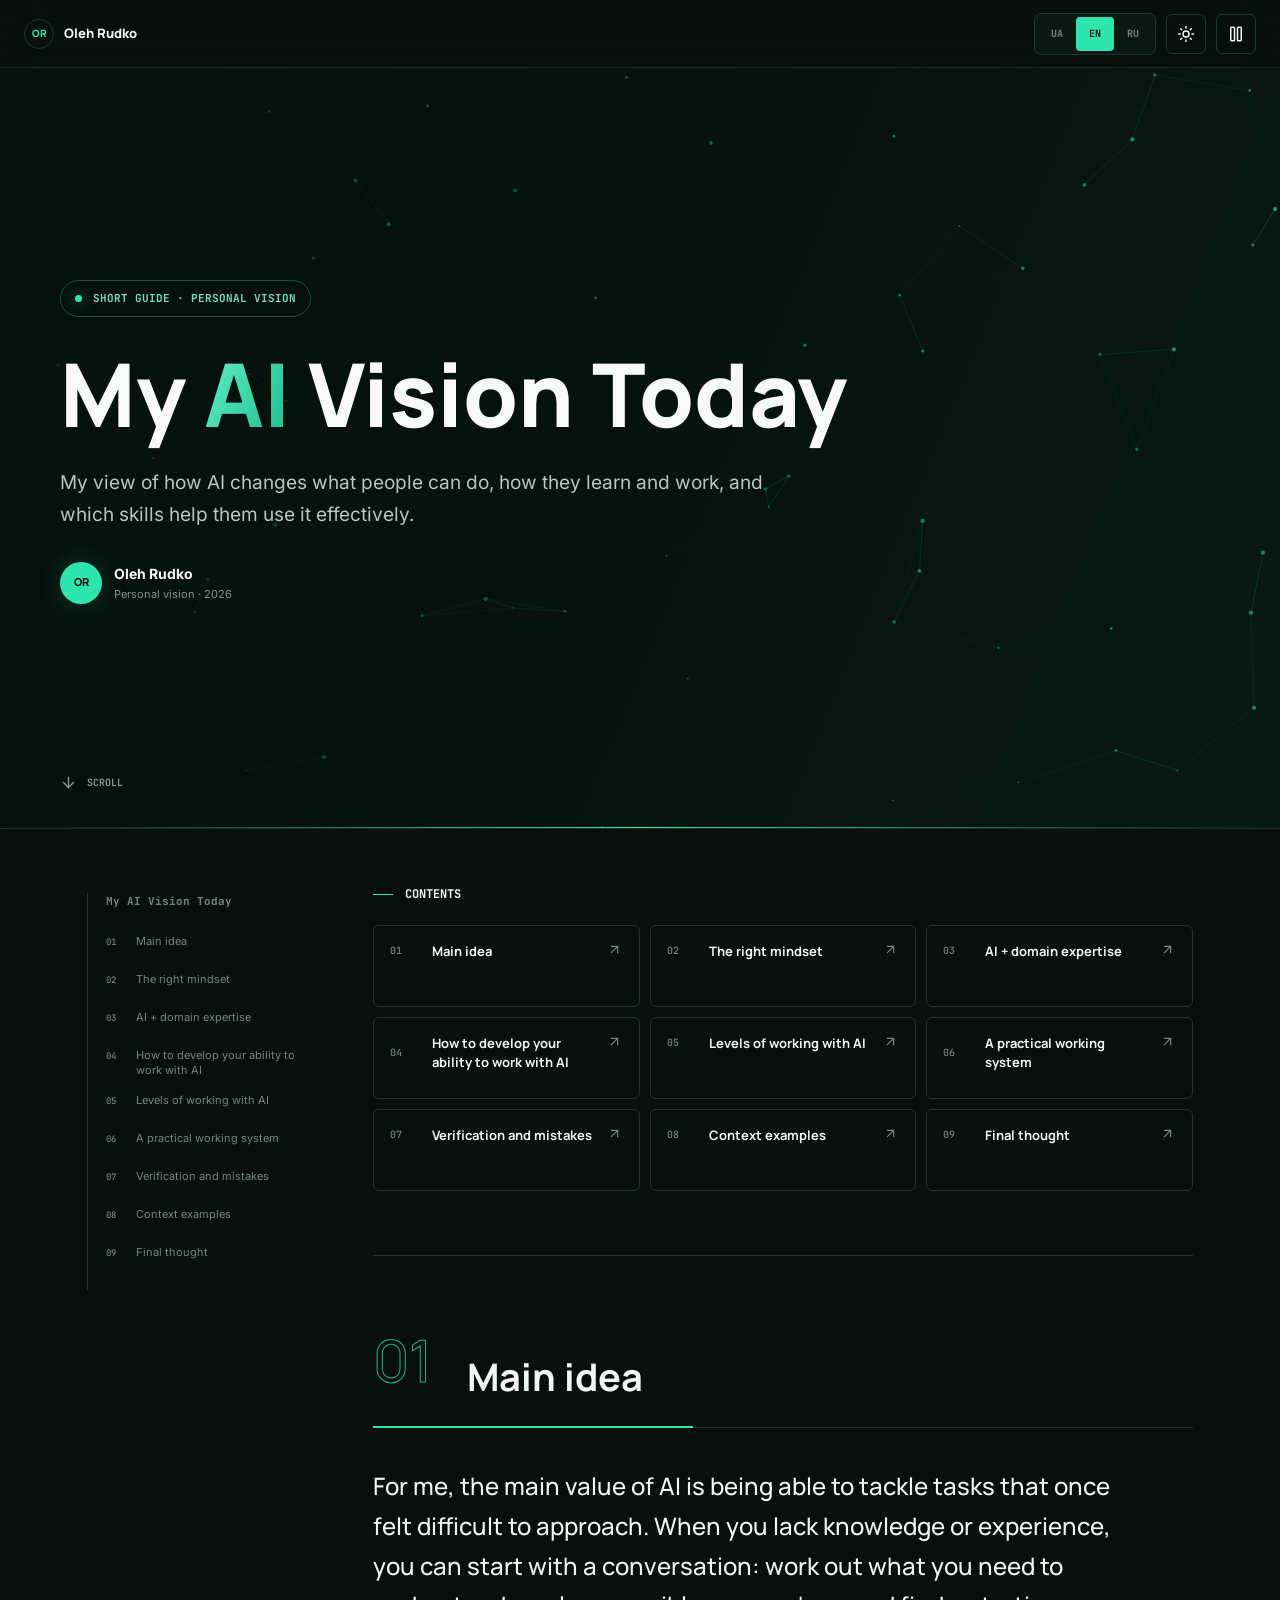
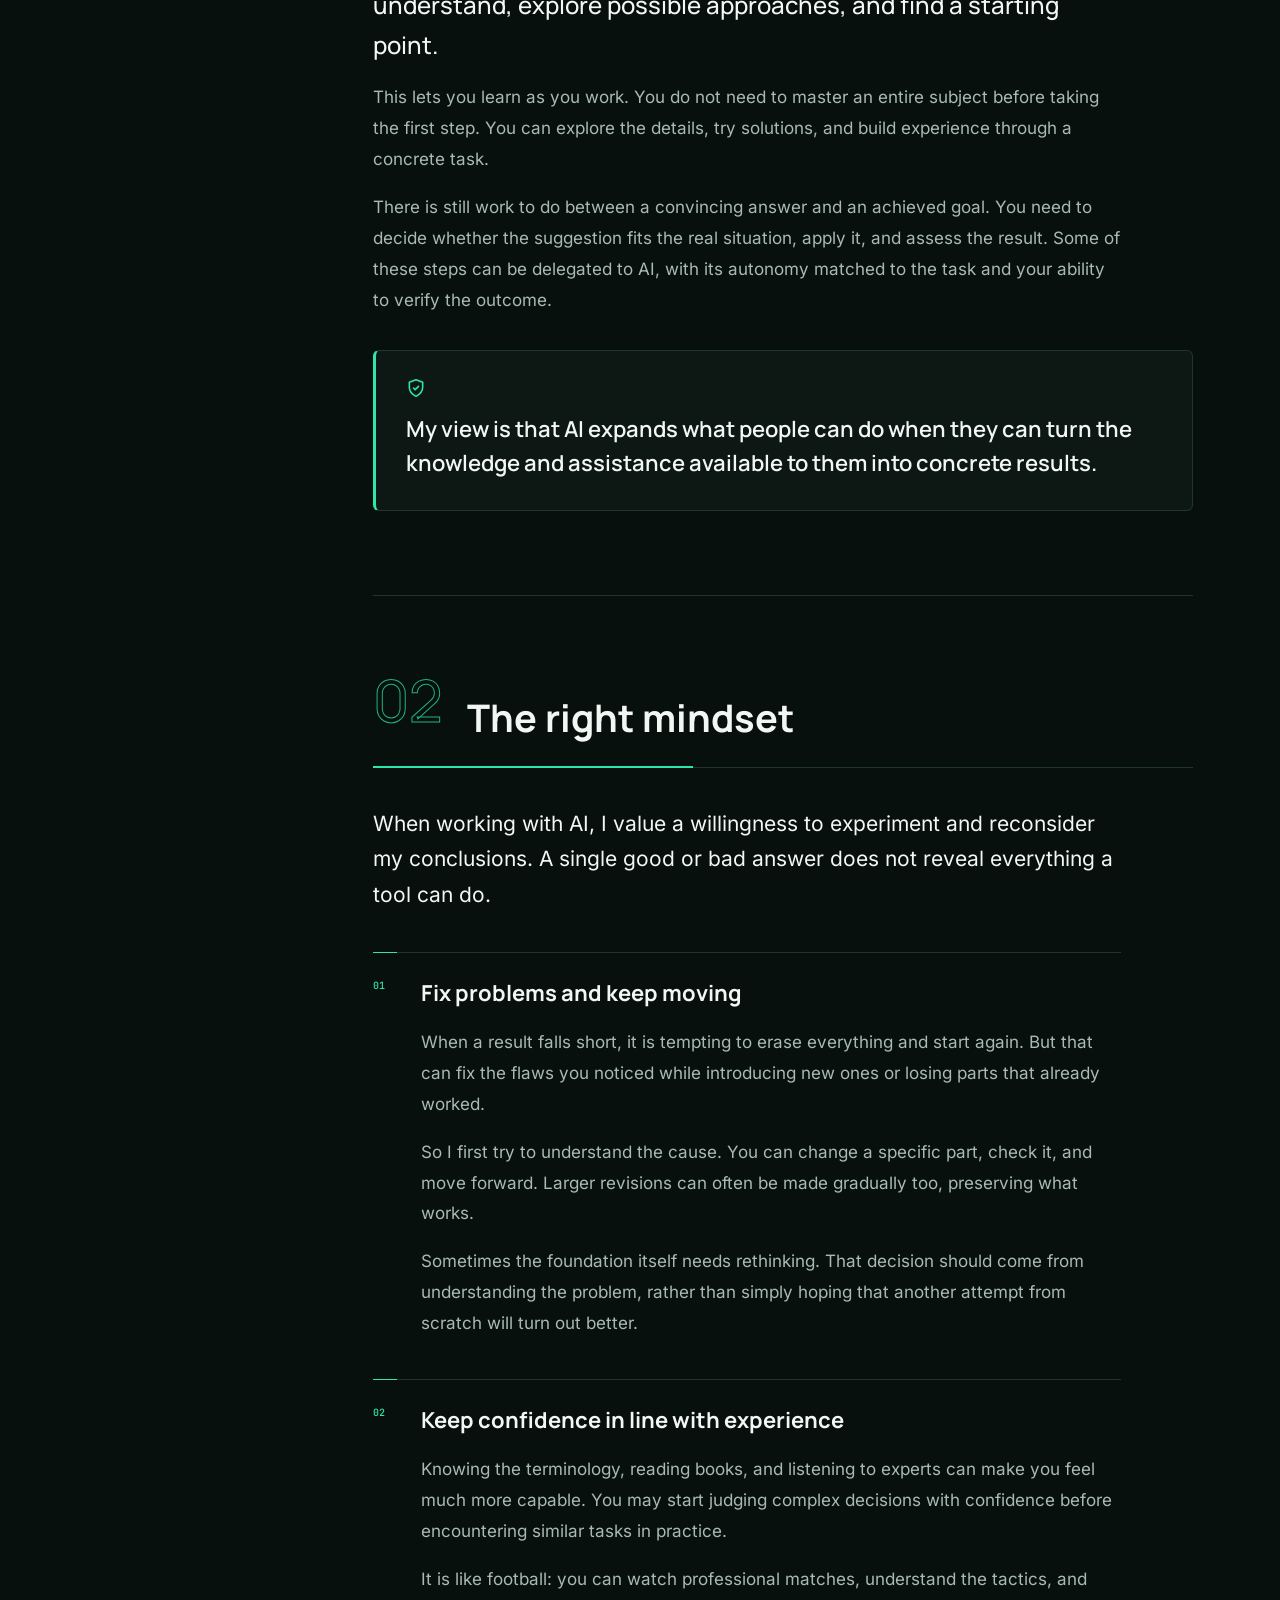
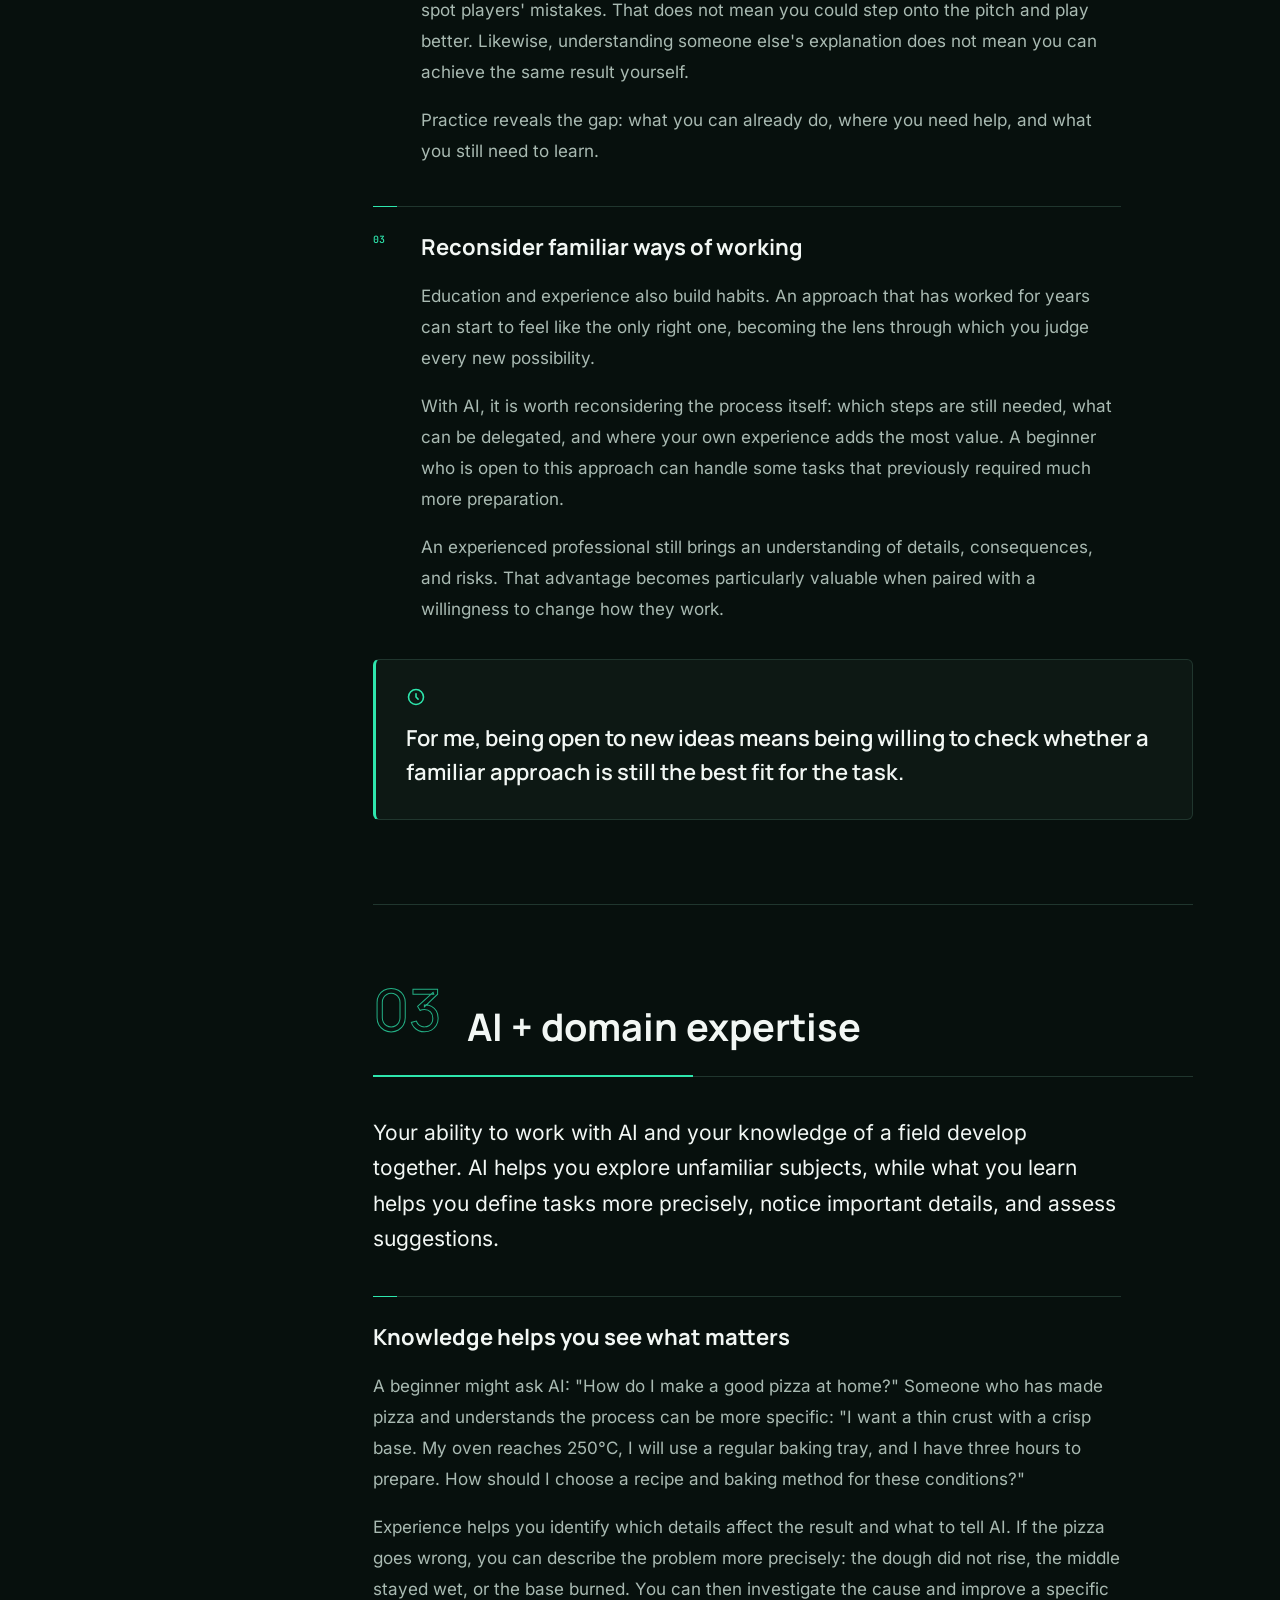
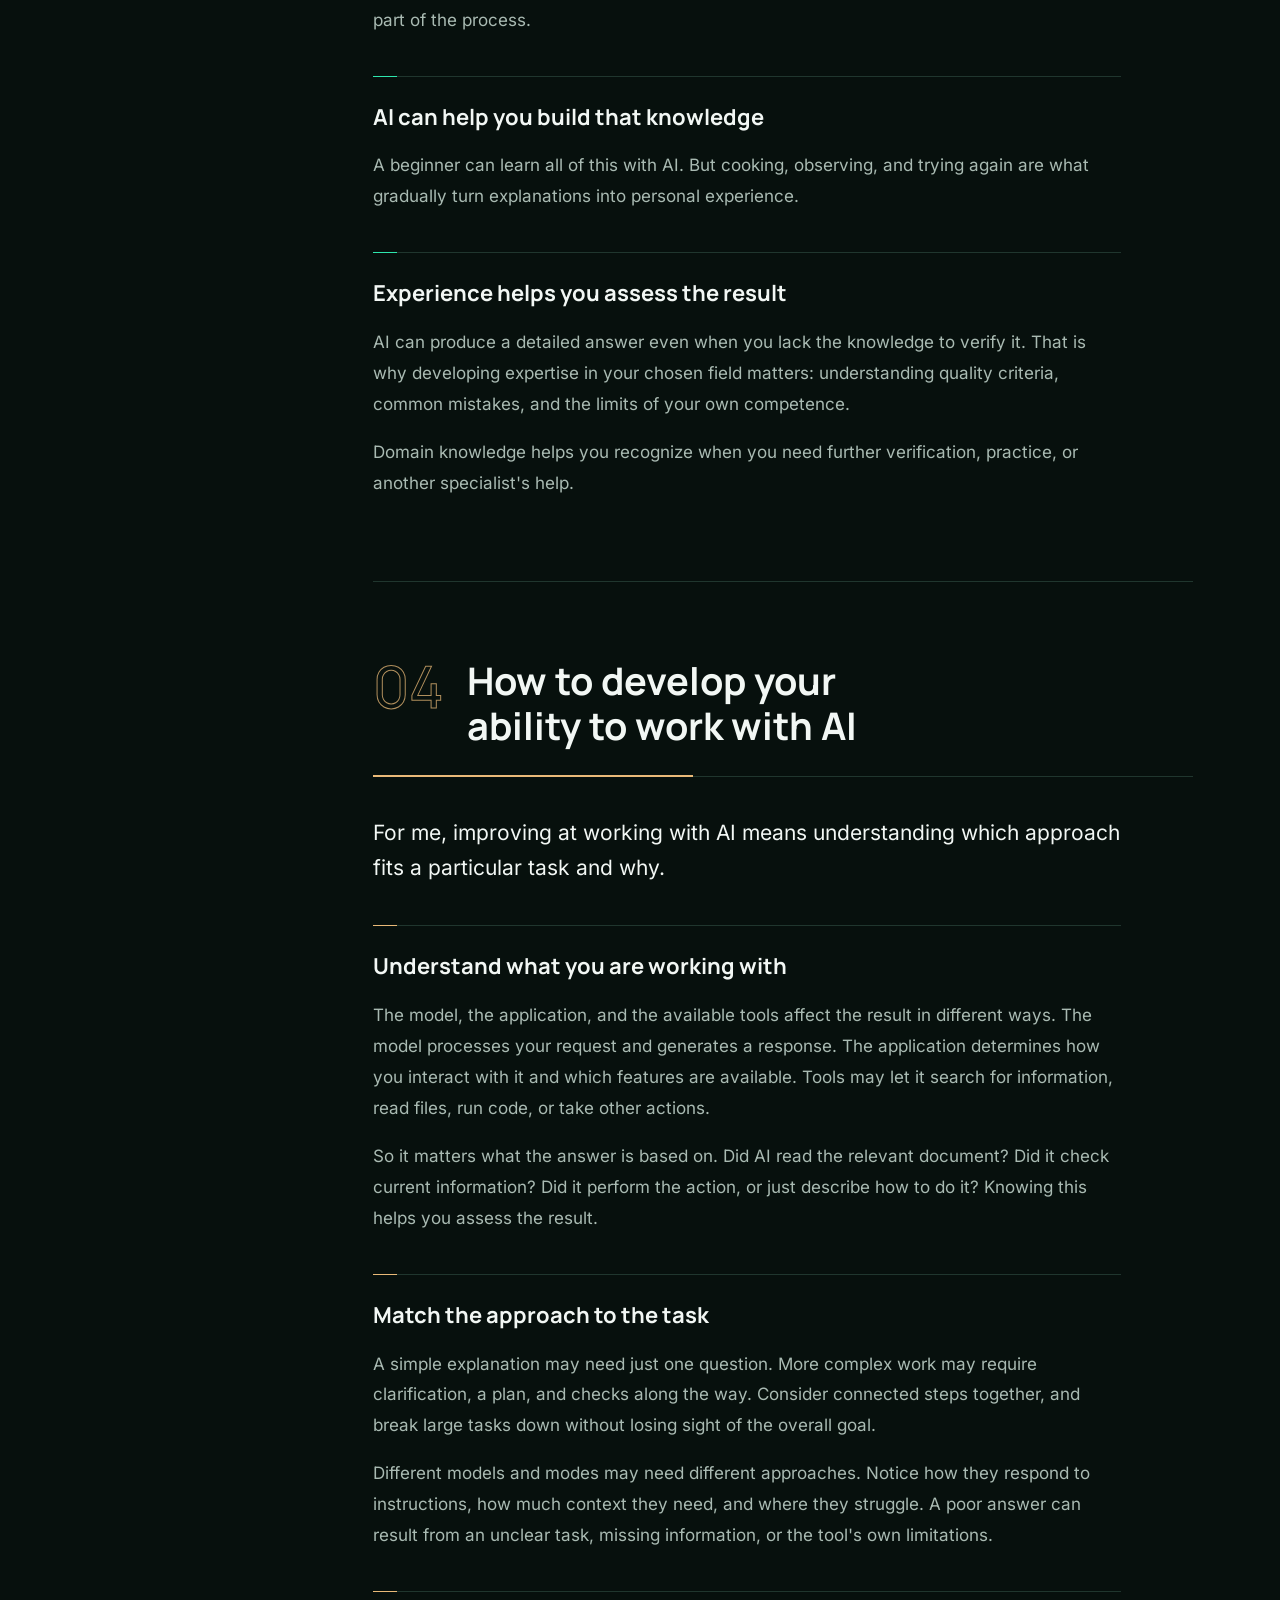
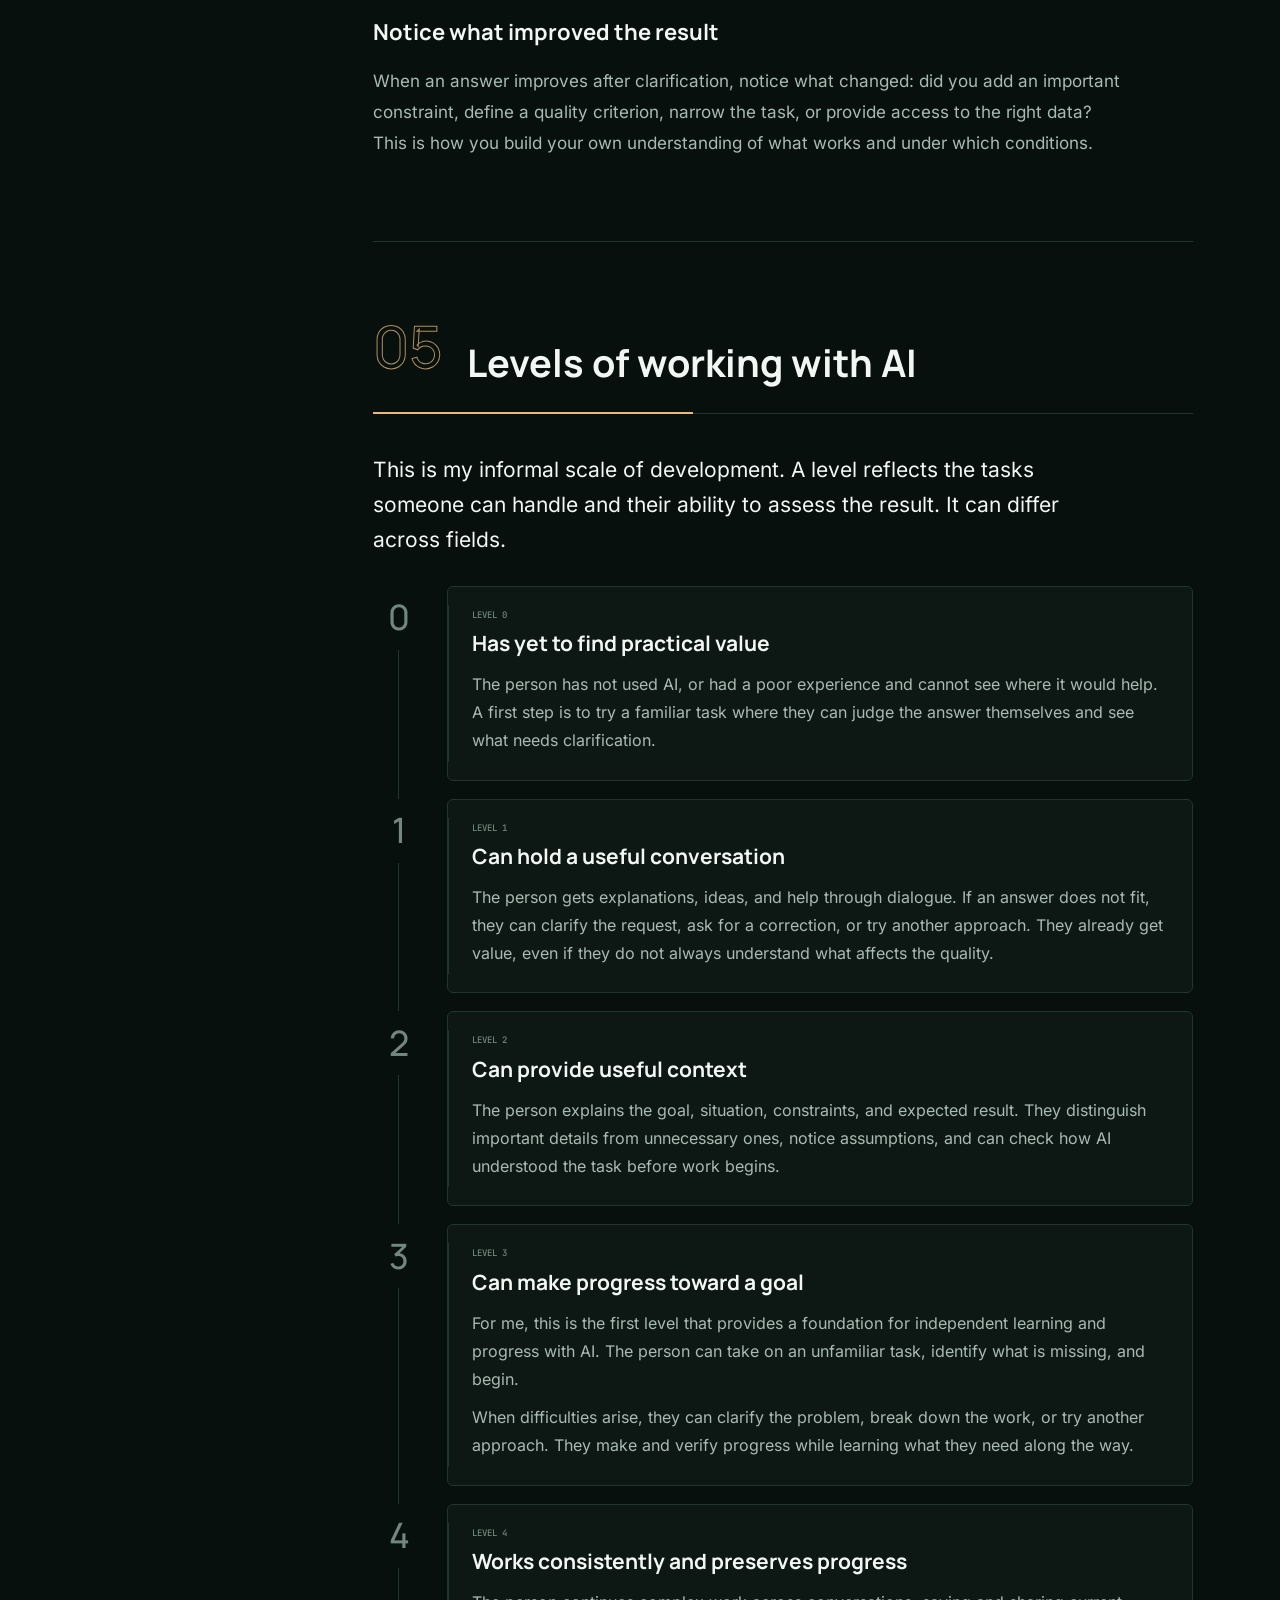
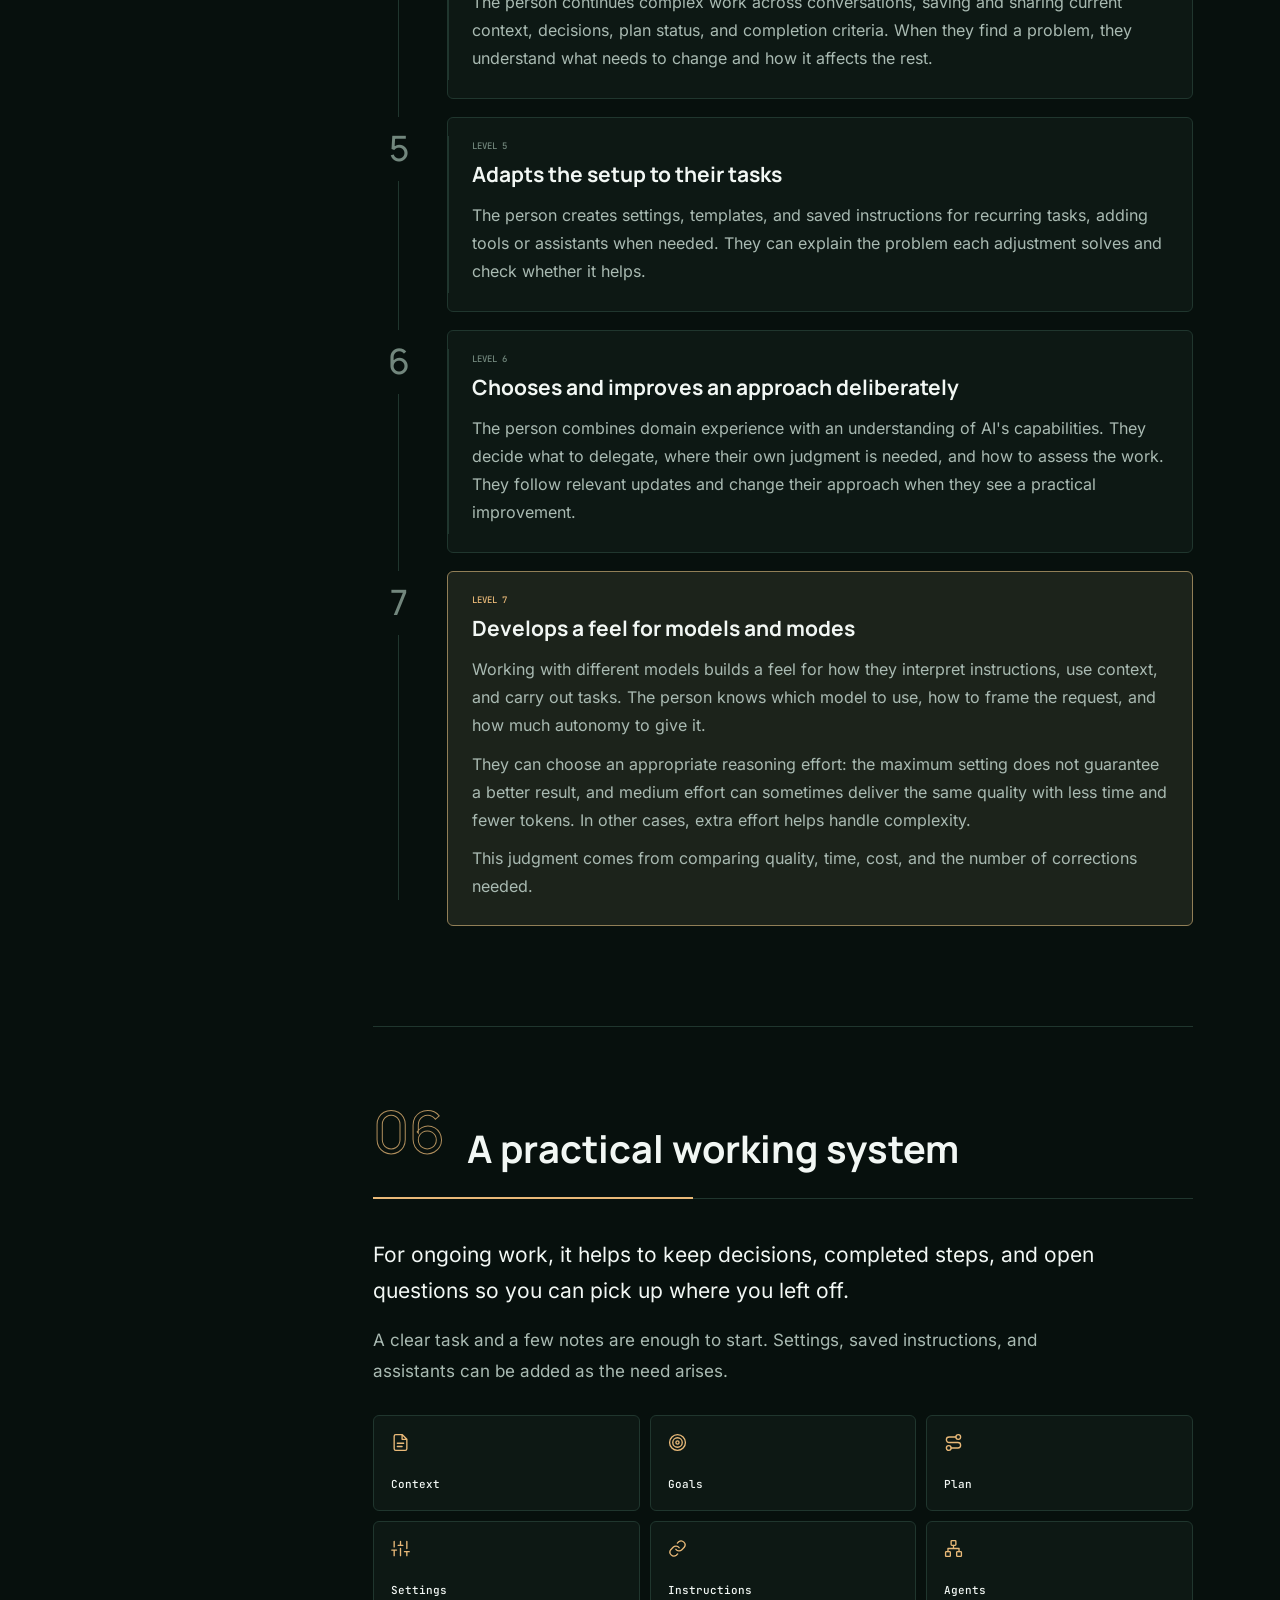
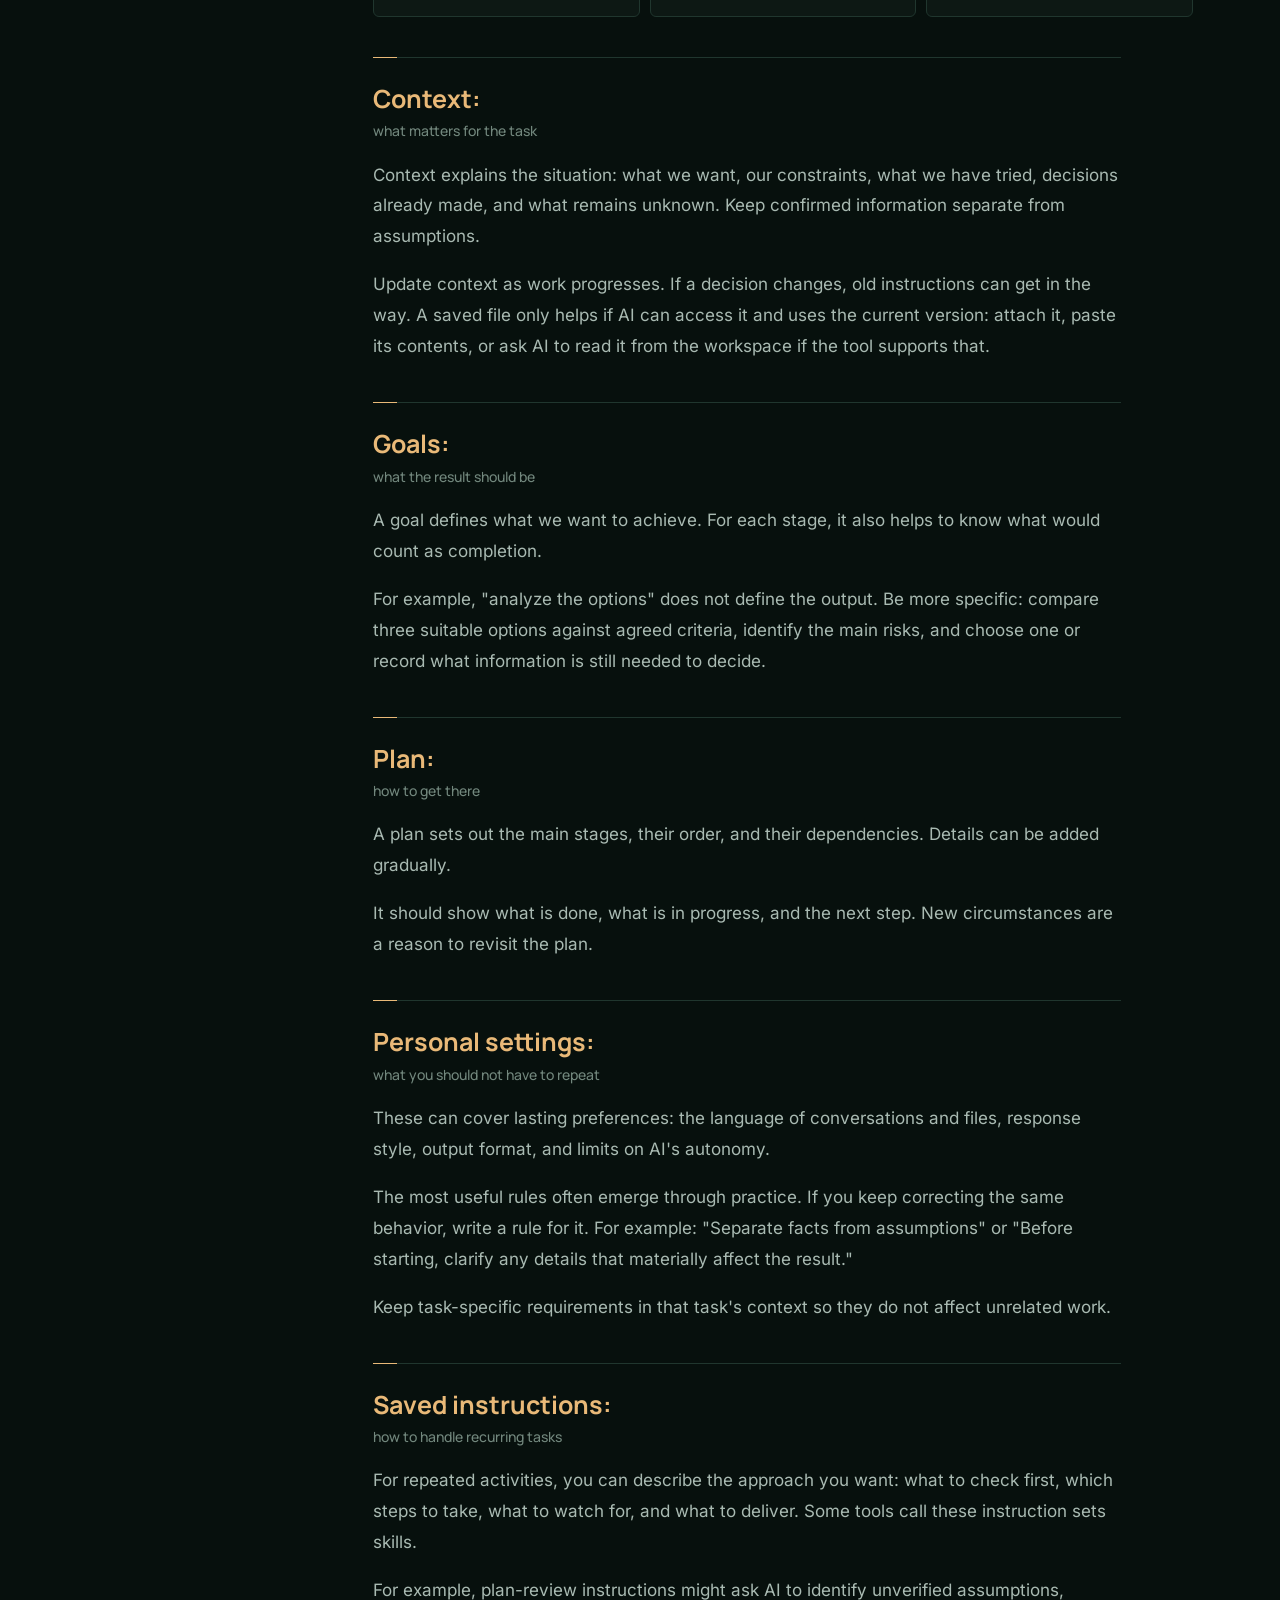
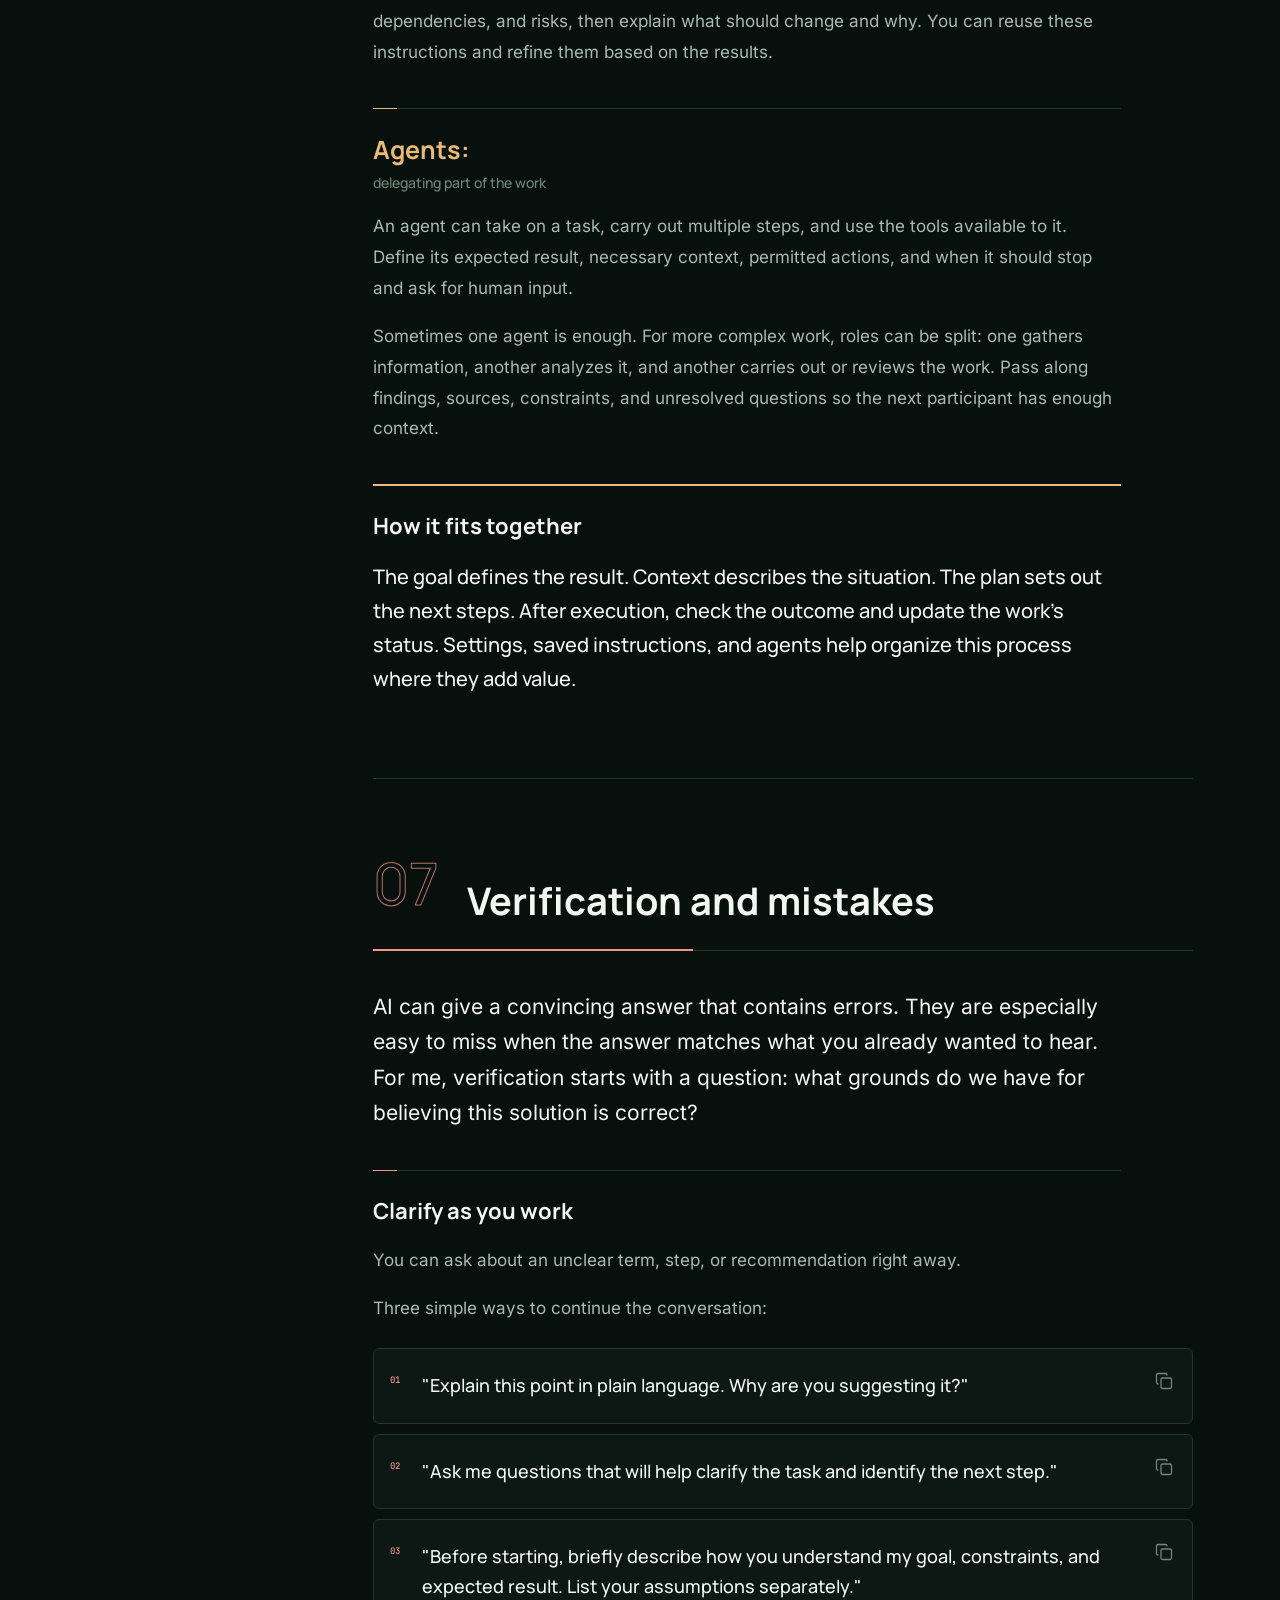
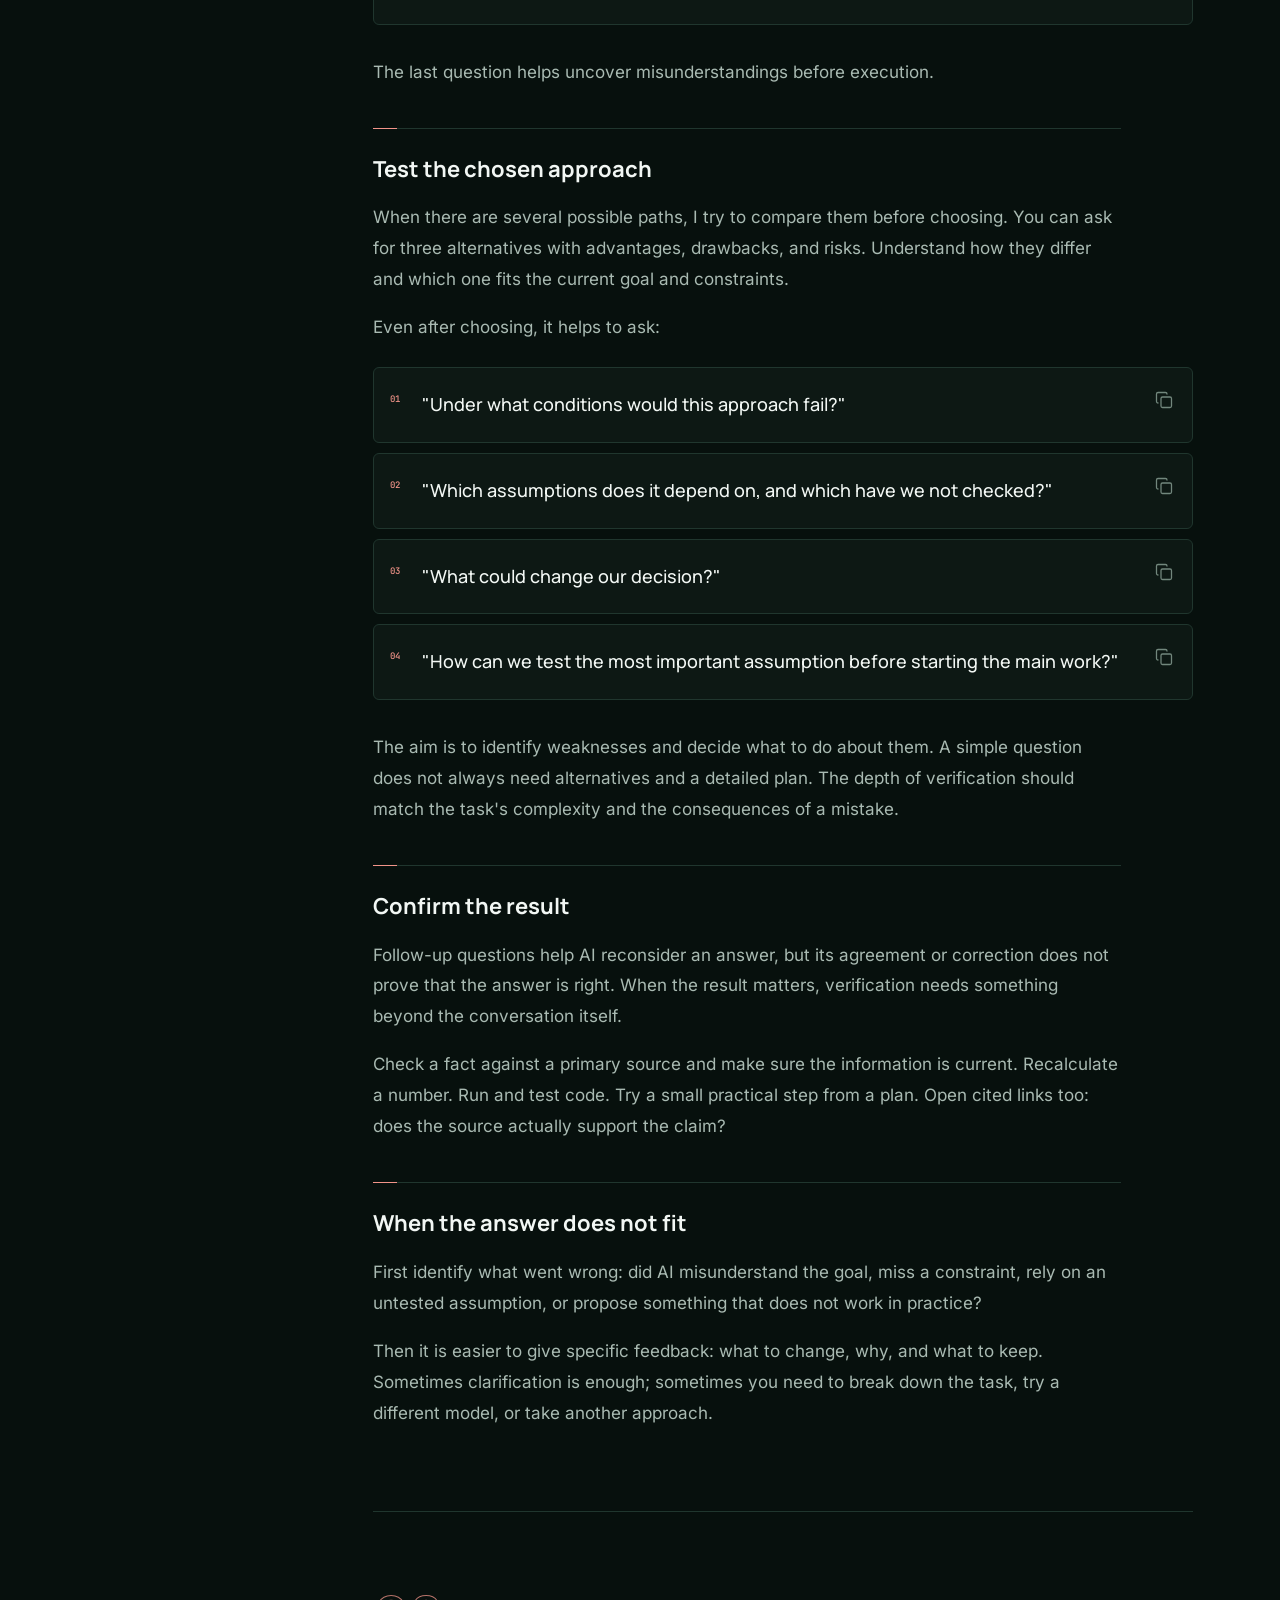
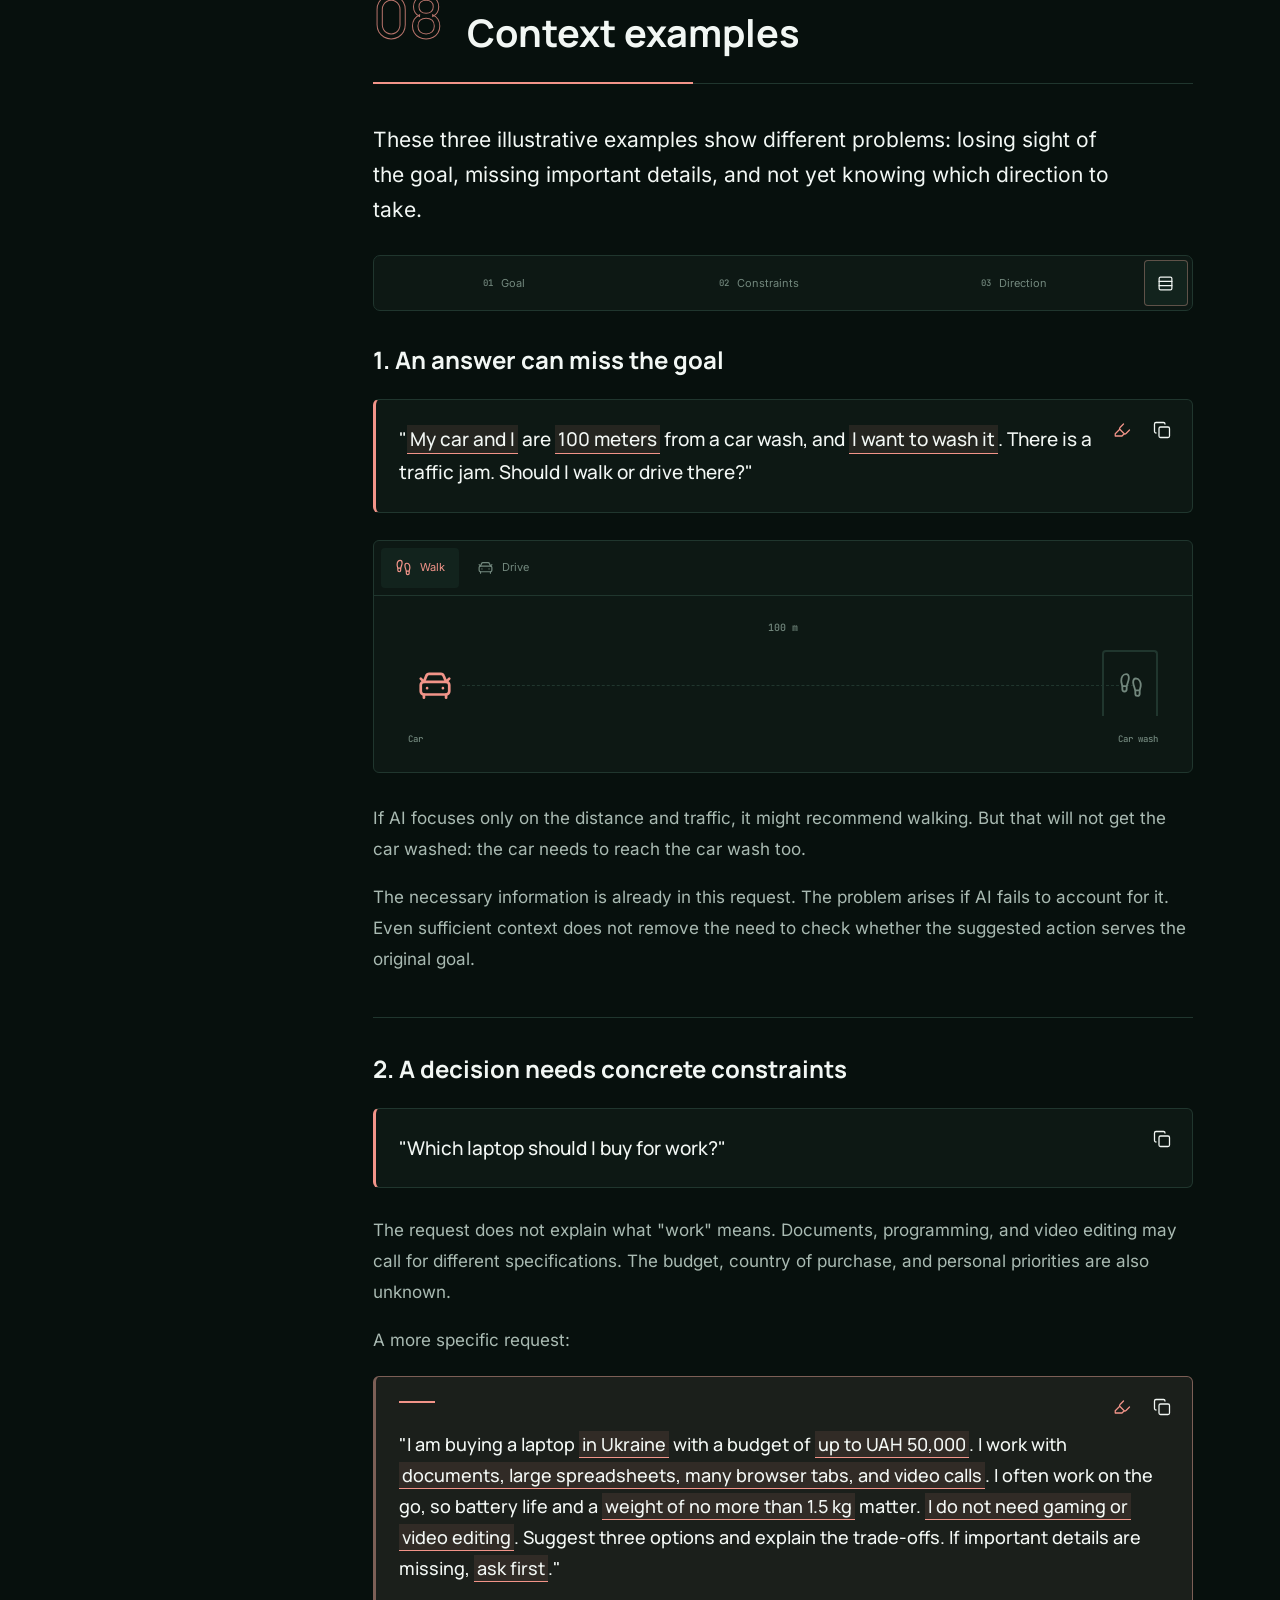
==== commit 83eae3e4: "Unify multilingual guide experience" ====
--- a/ai-en.html
+++ b/ai-en.html
@@ -7,7 +7,7 @@
 <link rel="icon" href="data:image/svg+xml,%3Csvg xmlns='http://www.w3.org/2000/svg' viewBox='0 0 32 32'%3E%3Crect width='32' height='32' rx='8' fill='%23070d0b'/%3E%3Ccircle cx='16' cy='16' r='7' fill='none' stroke='%2327e0a6' stroke-width='2.5'/%3E%3Ccircle cx='16' cy='16' r='2.5' fill='%2327e0a6'/%3E%3C/svg%3E">
 <meta name="description" content="AI is a tool for people who search, think, and verify. A personal guide: the right mindset, context, development levels, a practical working system, and verification of the result.">
 <meta name="author" content="Oleh Rudko">
-<meta name="theme-color" content="#070d0b">
+<meta name="theme-color" content="#07100d">
 <link rel="canonical" href="https://oleh-rudko.github.io/ai-vision/ai-en.html">
 <link rel="alternate" hreflang="uk" href="https://oleh-rudko.github.io/ai-vision/ai-ua.html">
 <link rel="alternate" hreflang="en" href="https://oleh-rudko.github.io/ai-vision/ai-en.html">
@@ -29,310 +29,581 @@
 <meta name="twitter:title" content="My AI Vision Today — Oleh Rudko">
 <meta name="twitter:description" content="AI is a tool for people who search, think, and verify. A personal guide: the right mindset, context, development levels, a practical working system, and verification of the result.">
 <meta name="twitter:image" content="https://oleh-rudko.github.io/ai-vision/og-en.png">
+<script>
+try{
+  var savedTheme=localStorage.getItem('ai-vision-theme');
+  if(savedTheme==='light'||savedTheme==='dark') document.documentElement.dataset.theme=savedTheme;
+}catch(error){}
+</script>
 <style>
 @font-face{font-family:'Manrope';font-style:normal;font-weight:500;font-display:swap;src:url([data-uri]) format('woff2');unicode-range:U+0000-00FF,U+0131,U+0152-0153,U+02BB-02BC,U+02C6,U+02DA,U+02DC,U+0304,U+0308,U+0329,U+2000-206F,U+2074,U+20AC,U+2122,U+2191,U+2193,U+2212,U+2215,U+FEFF,U+FFFD;}@font-face{font-family:'Manrope';font-style:normal;font-weight:500;font-display:swap;src:url([data-uri]) format('woff2');unicode-range:U+0301,U+0400-045F,U+0490-0491,U+04B0-04B1,U+2116;}@font-face{font-family:'Manrope';font-style:normal;font-weight:600;font-display:swap;src:url([data-uri]) format('woff2');unicode-range:U+0000-00FF,U+0131,U+0152-0153,U+02BB-02BC,U+02C6,U+02DA,U+02DC,U+0304,U+0308,U+0329,U+2000-206F,U+2074,U+20AC,U+2122,U+2191,U+2193,U+2212,U+2215,U+FEFF,U+FFFD;}@font-face{font-family:'Manrope';font-style:normal;font-weight:600;font-display:swap;src:url([data-uri]) format('woff2');unicode-range:U+0301,U+0400-045F,U+0490-0491,U+04B0-04B1,U+2116;}@font-face{font-family:'Manrope';font-style:normal;font-weight:700;font-display:swap;src:url([data-uri]) format('woff2');unicode-range:U+0000-00FF,U+0131,U+0152-0153,U+02BB-02BC,U+02C6,U+02DA,U+02DC,U+0304,U+0308,U+0329,U+2000-206F,U+2074,U+20AC,U+2122,U+2191,U+2193,U+2212,U+2215,U+FEFF,U+FFFD;}@font-face{font-family:'Manrope';font-style:normal;font-weight:700;font-display:swap;src:url([data-uri]) format('woff2');unicode-range:U+0301,U+0400-045F,U+0490-0491,U+04B0-04B1,U+2116;}@font-face{font-family:'Manrope';font-style:normal;font-weight:800;font-display:swap;src:url([data-uri]) format('woff2');unicode-range:U+0000-00FF,U+0131,U+0152-0153,U+02BB-02BC,U+02C6,U+02DA,U+02DC,U+0304,U+0308,U+0329,U+2000-206F,U+2074,U+20AC,U+2122,U+2191,U+2193,U+2212,U+2215,U+FEFF,U+FFFD;}@font-face{font-family:'Manrope';font-style:normal;font-weight:800;font-display:swap;src:url([data-uri]) format('woff2');unicode-range:U+0301,U+0400-045F,U+0490-0491,U+04B0-04B1,U+2116;}@font-face{font-family:'Inter';font-style:normal;font-weight:400;font-display:swap;src:url([data-uri]) format('woff2');unicode-range:U+0000-00FF,U+0131,U+0152-0153,U+02BB-02BC,U+02C6,U+02DA,U+02DC,U+0304,U+0308,U+0329,U+2000-206F,U+2074,U+20AC,U+2122,U+2191,U+2193,U+2212,U+2215,U+FEFF,U+FFFD;}@font-face{font-family:'Inter';font-style:normal;font-weight:400;font-display:swap;src:url([data-uri]) format('woff2');unicode-range:U+0301,U+0400-045F,U+0490-0491,U+04B0-04B1,U+2116;}@font-face{font-family:'Inter';font-style:normal;font-weight:500;font-display:swap;src:url([data-uri]) format('woff2');unicode-range:U+0000-00FF,U+0131,U+0152-0153,U+02BB-02BC,U+02C6,U+02DA,U+02DC,U+0304,U+0308,U+0329,U+2000-206F,U+2074,U+20AC,U+2122,U+2191,U+2193,U+2212,U+2215,U+FEFF,U+FFFD;}@font-face{font-family:'Inter';font-style:normal;font-weight:500;font-display:swap;src:url([data-uri]) format('woff2');unicode-range:U+0301,U+0400-045F,U+0490-0491,U+04B0-04B1,U+2116;}@font-face{font-family:'Inter';font-style:normal;font-weight:600;font-display:swap;src:url([data-uri]) format('woff2');unicode-range:U+0000-00FF,U+0131,U+0152-0153,U+02BB-02BC,U+02C6,U+02DA,U+02DC,U+0304,U+0308,U+0329,U+2000-206F,U+2074,U+20AC,U+2122,U+2191,U+2193,U+2212,U+2215,U+FEFF,U+FFFD;}@font-face{font-family:'Inter';font-style:normal;font-weight:600;font-display:swap;src:url([data-uri]) format('woff2');unicode-range:U+0301,U+0400-045F,U+0490-0491,U+04B0-04B1,U+2116;}@font-face{font-family:'Inter';font-style:normal;font-weight:700;font-display:swap;src:url([data-uri]) format('woff2');unicode-range:U+0000-00FF,U+0131,U+0152-0153,U+02BB-02BC,U+02C6,U+02DA,U+02DC,U+0304,U+0308,U+0329,U+2000-206F,U+2074,U+20AC,U+2122,U+2191,U+2193,U+2212,U+2215,U+FEFF,U+FFFD;}@font-face{font-family:'Inter';font-style:normal;font-weight:700;font-display:swap;src:url([data-uri]) format('woff2');unicode-range:U+0301,U+0400-045F,U+0490-0491,U+04B0-04B1,U+2116;}@font-face{font-family:'JetBrains Mono';font-style:normal;font-weight:500;font-display:swap;src:url([data-uri]